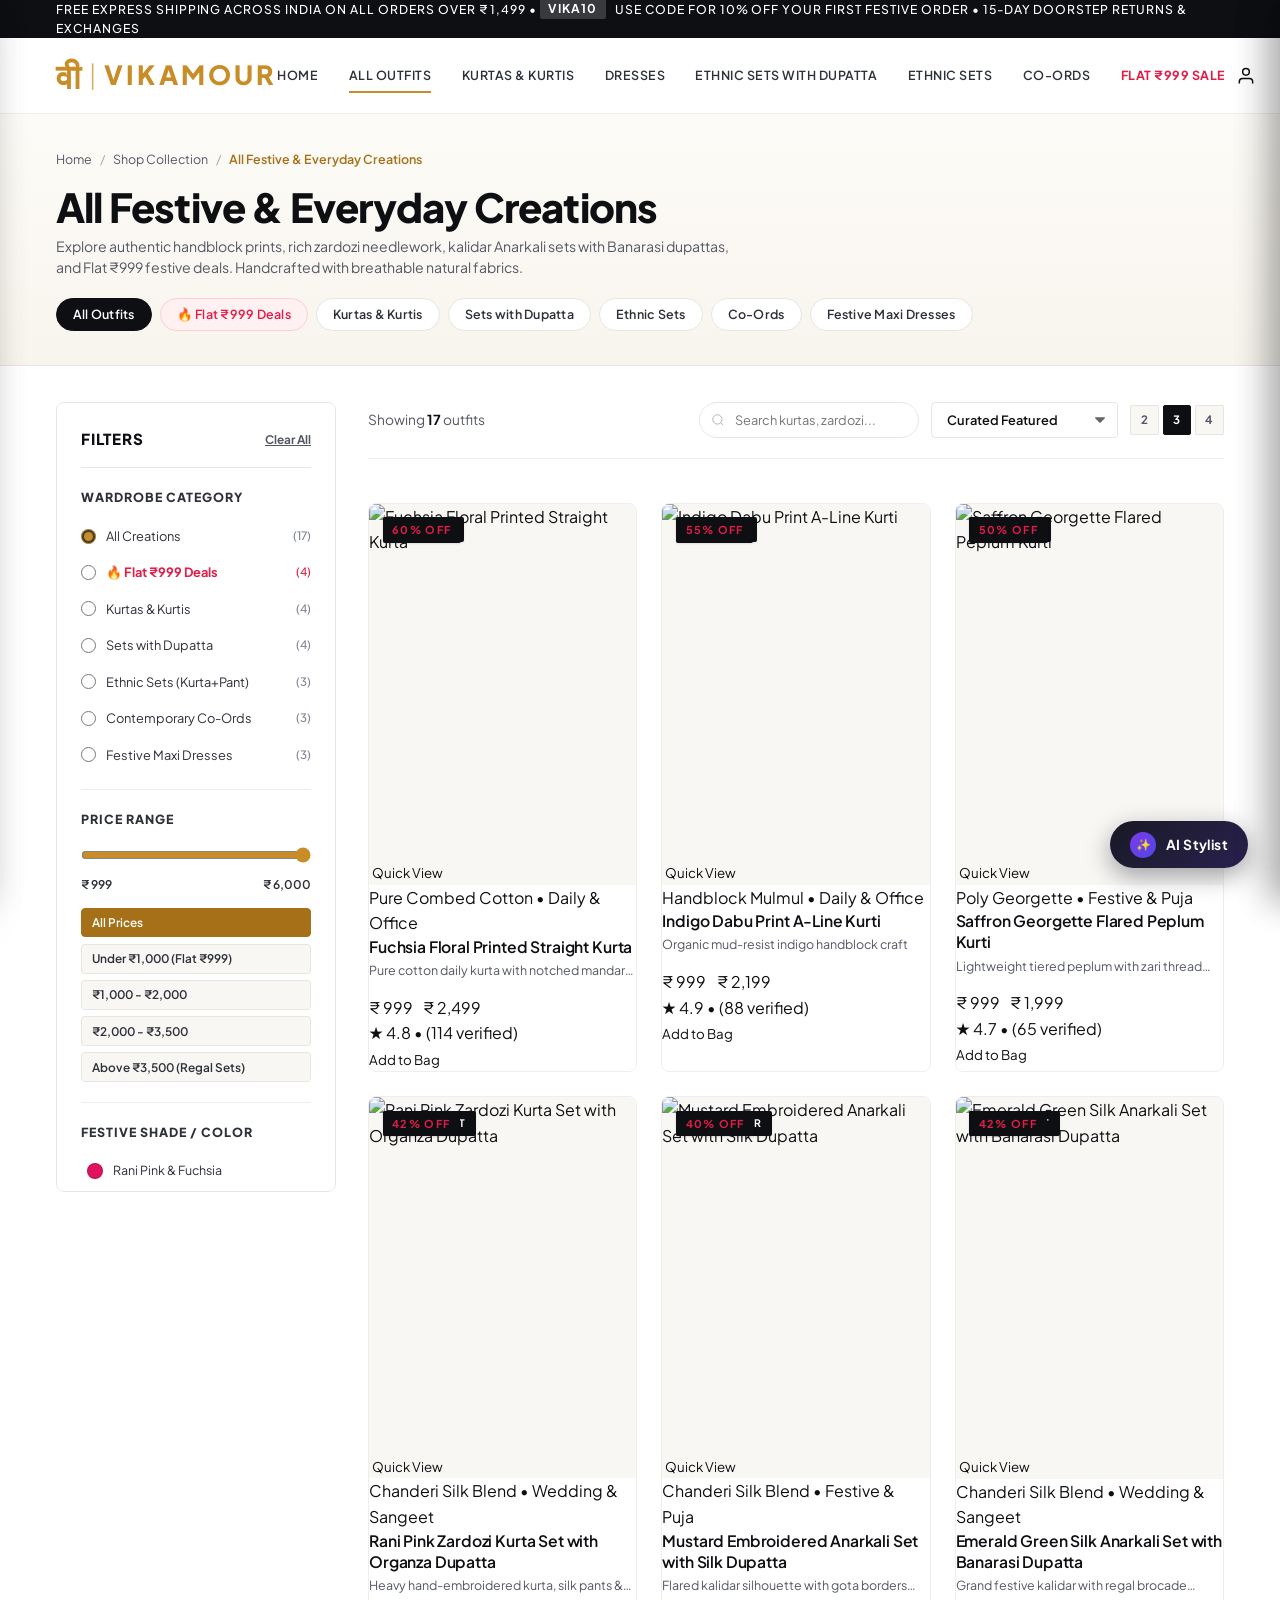
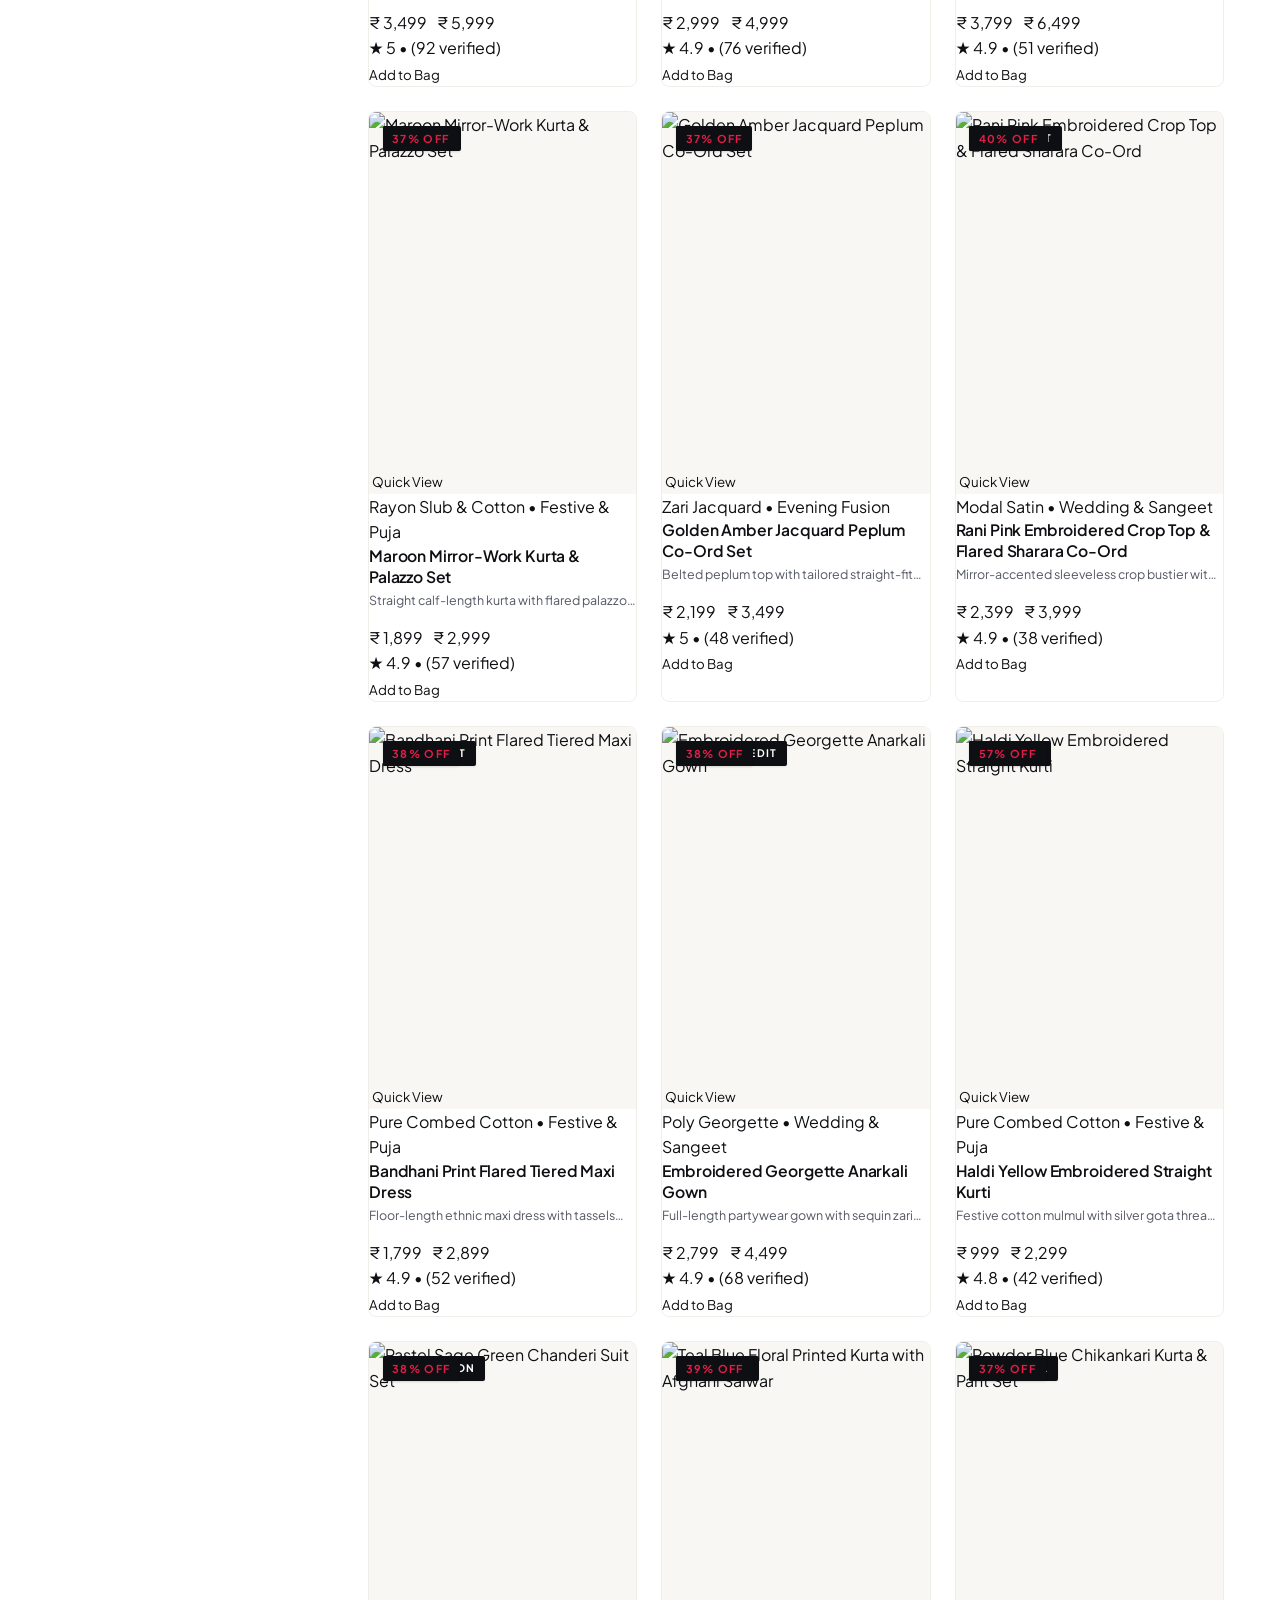
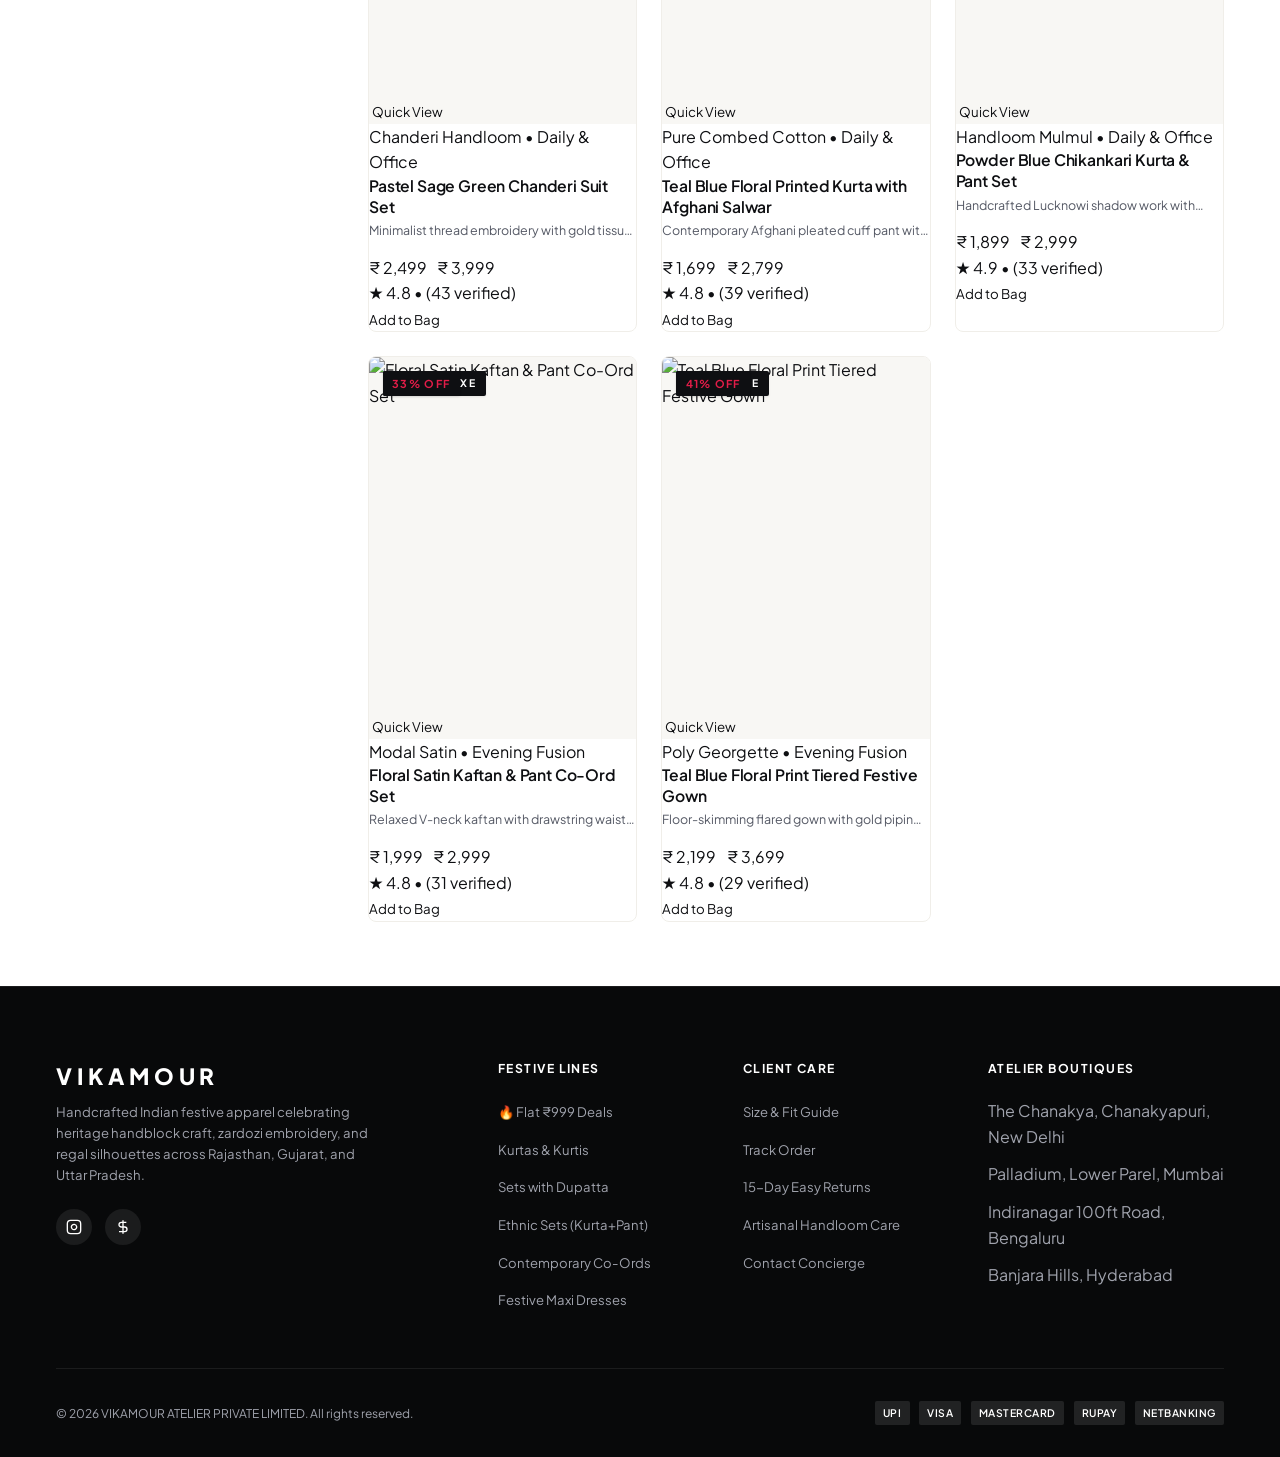
==== shop.html @ df9049f3 "Initial commit: Vikamour Indian festive ethnic e-commerce website with dedicated shop page and filte" ====
<!DOCTYPE html>
<html lang="en">
<head>
  <meta charset="UTF-8" />
  <meta name="viewport" content="width=device-width, initial-scale=1.0" />
  <title>Shop Ethnic & Festive Collection | VIKAMOUR Atelier</title>
  <meta name="description" content="Explore Vikamour's complete Indian ethnic wear collection: handcrafted Kurtas, Anarkali Sets with Dupatta, Co-Ords, and Flat ₹999 deals with precision filters." />
  
  <!-- Favicon -->
  <link rel="icon" href="data:image/svg+xml,<svg xmlns=%22http://www.w3.org/2000/svg%22 viewBox=%220 0 100 100%22><text y=%22.9em%22 font-size=%2290%22 fill=%22%23C88D26%22>वी</text></svg>">
  
  <!-- Unified Google Typography: Plus Jakarta Sans for complete site + Oswald / Playball accents -->
  <link rel="preconnect" href="https://fonts.googleapis.com">
  <link rel="preconnect" href="https://fonts.gstatic.com" crossorigin>
  <link href="https://fonts.googleapis.com/css2?family=Oswald:wght@600;700;800;900&family=Playball&family=Plus+Jakarta+Sans:ital,wght@0,300;0,400;0,500;0,600;0,700;0,800;1,400;1,600&display=swap" rel="stylesheet">
  
  <!-- Master Stylesheet -->
  <link rel="stylesheet" href="styles.css" />
</head>
<body class="shop-page-body">

  <!-- Top Announcement Bar -->
  <aside class="announcement-bar" role="complementary" aria-label="Special Offers">
    <div class="site-container announcement-content">
      <span>Free Express Shipping across India on all orders over ₹ 1,499</span>
      <span>•</span>
      <span><span class="announcement-badge">VIKA10</span> Use code for 10% off your first festive order</span>
      <span>•</span>
      <span>15-Day Doorstep Returns & Exchanges</span>
    </div>
  </aside>

  <!-- Sticky Main Navigation Header -->
  <header class="site-header" id="siteHeader">
    <div class="site-container header-inner">
      
      <!-- Brand Identity matching screenshot: वी | VIKAMOUR in warm gold -->
      <a href="index.html" class="brand-logo" aria-label="Vikamour Homepage">
        <div class="brand-logo-lockup">
          <span class="brand-symbol">वी</span>
          <span class="brand-divider">|</span>
          <span class="brand-name">VIKAMOUR</span>
        </div>
      </a>

      <!-- Desktop Navigation Menu -->
      <nav class="header-nav" aria-label="Main Navigation">
        <a href="index.html" class="nav-link">HOME</a>
        <a href="shop.html" class="nav-link active">ALL OUTFITS</a>
        <a href="shop.html?category=kurtas" class="nav-link">KURTAS & KURTIS</a>
        <a href="shop.html?category=dresses" class="nav-link">DRESSES</a>
        <a href="shop.html?category=ethnic-sets-dupatta" class="nav-link">ETHNIC SETS WITH DUPATTA</a>
        <a href="shop.html?category=ethnic-sets" class="nav-link">ETHNIC SETS</a>
        <a href="shop.html?category=co-ords" class="nav-link">CO-ORDS</a>
        <a href="shop.html?category=sale999" class="nav-link highlight">FLAT ₹999 SALE</a>
      </nav>

      <!-- Utility Cluster -->
      <div class="header-actions">
        <!-- User Profile Icon -->
        <button class="action-btn" aria-label="User Account" title="My Account">
          <svg viewBox="0 0 24 24" fill="none" stroke="currentColor">
            <path d="M20 21v-2a4 4 0 0 0-4-4H8a4 4 0 0 0-4 4v2"></path>
            <circle cx="12" cy="7" r="4"></circle>
          </svg>
        </button>

        <!-- Search Icon (Scrolls & Focuses In-Shop Search) -->
        <button class="action-btn" id="headerSearchBtn" onclick="document.getElementById('shopSearchInput')?.focus();" aria-label="Search" title="Search Outfits">
          <svg viewBox="0 0 24 24" fill="none" stroke="currentColor">
            <circle cx="11" cy="11" r="8"></circle>
            <line x1="21" y1="21" x2="16.65" y2="16.65"></line>
          </svg>
        </button>

        <!-- Wishlist Trigger Button -->
        <button class="action-btn" id="wishlistTriggerBtn" aria-label="Wishlist" title="Saved Outfits">
          <svg viewBox="0 0 24 24" fill="none" stroke="currentColor">
            <path d="M20.84 4.61a5.5 5.5 0 0 0-7.78 0L12 5.67l-1.06-1.06a5.5 5.5 0 0 0-7.78 7.78l1.06 1.06L12 21.23l7.78-7.78 1.06-1.06a5.5 5.5 0 0 0 0-7.78z"></path>
          </svg>
          <span class="badge-count" id="wishlistBadgeCount">0</span>
        </button>

        <!-- Cart Trigger Button -->
        <button class="action-btn" id="cartTriggerBtn" aria-label="Shopping Bag" title="Cart">
          <svg viewBox="0 0 24 24" fill="none" stroke="currentColor">
            <path d="M6 2L3 6v14a2 2 0 0 0 2 2h14a2 2 0 0 0 2-2V6l-3-4z"></path>
            <line x1="3" y1="6" x2="21" y2="6"></line>
            <path d="M16 10a4 4 0 0 1-8 0"></path>
          </svg>
          <span class="badge-count" id="cartBadgeCount">0</span>
        </button>

        <!-- Currency Selector Pill -->
        <div class="currency-select-wrapper" title="Change Currency">
          <select class="currency-select" id="currencySelect" aria-label="Currency selection">
            <option value="INR" selected>INR</option>
            <option value="USD">USD</option>
            <option value="EUR">EUR</option>
            <option value="GBP">GBP</option>
          </select>
          <span class="currency-arrow">▼</span>
        </div>

        <!-- Mobile Menu Toggle Button -->
        <button class="action-btn mobile-menu-toggle" id="mobileMenuToggle" aria-label="Open mobile menu">
          <svg viewBox="0 0 24 24" fill="none" stroke="currentColor">
            <line x1="3" y1="12" x2="21" y2="12"></line>
            <line x1="3" y1="6" x2="21" y2="6"></line>
            <line x1="3" y1="18" x2="21" y2="18"></line>
          </svg>
        </button>
      </div>

    </div>
  </header>

  <main>
    <!-- Shop Hero / Breadcrumbs Banner -->
    <section class="shop-hero-section">
      <div class="site-container">
        
        <nav class="shop-breadcrumbs" aria-label="Breadcrumb">
          <a href="index.html">Home</a>
          <span class="sep">/</span>
          <a href="shop.html">Shop Collection</a>
          <span class="sep">/</span>
          <span class="current" id="shopBreadcrumbCurrent">All Festive & Everyday Creations</span>
        </nav>

        <div class="shop-hero-header">
          <h1 class="shop-hero-title" id="shopHeroTitle">All Festive & Everyday Creations</h1>
          <p class="shop-hero-subtitle">
            Explore authentic handblock prints, rich zardozi needlework, kalidar Anarkali sets with Banarasi dupattas, and Flat ₹999 festive deals. Handcrafted with breathable natural fabrics.
          </p>
        </div>

        <!-- Quick Pill Navigation -->
        <div class="shop-pill-nav" role="tablist">
          <button class="shop-pill-btn active" data-category="all">All Outfits</button>
          <button class="shop-pill-btn sale-pill" data-category="sale999">🔥 Flat ₹999 Deals</button>
          <button class="shop-pill-btn" data-category="kurtas">Kurtas & Kurtis</button>
          <button class="shop-pill-btn" data-category="ethnic-sets-dupatta">Sets with Dupatta</button>
          <button class="shop-pill-btn" data-category="ethnic-sets">Ethnic Sets</button>
          <button class="shop-pill-btn" data-category="co-ords">Co-Ords</button>
          <button class="shop-pill-btn" data-category="dresses">Festive Maxi Dresses</button>
        </div>

      </div>
    </section>

    <!-- Two-Column Shop Layout (Sticky Sidebar + Catalog Grid) -->
    <section class="site-container">
      <div class="shop-main-layout">
        
        <!-- Desktop Sticky Filter Sidebar -->
        <aside class="shop-sidebar" id="desktopShopSidebar" aria-label="Catalog Filters">
          
          <div class="sidebar-header">
            <div class="sidebar-title-wrap">
              <span class="sidebar-title">Filters</span>
              <span class="filter-count-badge" id="activeFiltersCountBadge" style="display:none;">0</span>
            </div>
            <button class="sidebar-clear-btn" id="sidebarClearBtn">Clear All</button>
          </div>

          <!-- Filter Group 1: Category -->
          <div class="filter-group-block">
            <h4 class="filter-group-title">Wardrobe Category</h4>
            <div class="filter-options-list">
              <label class="filter-option-label">
                <span class="filter-option-left">
                  <input type="radio" name="categoryFilter" value="all" checked />
                  <span>All Creations</span>
                </span>
                <span class="filter-option-count" id="catCount-all">(14)</span>
              </label>
              
              <label class="filter-option-label" style="color:#E11D48; font-weight:700;">
                <span class="filter-option-left">
                  <input type="radio" name="categoryFilter" value="sale999" />
                  <span>🔥 Flat ₹999 Deals</span>
                </span>
                <span class="filter-option-count" id="catCount-sale999" style="color:#E11D48;">(4)</span>
              </label>

              <label class="filter-option-label">
                <span class="filter-option-left">
                  <input type="radio" name="categoryFilter" value="kurtas" />
                  <span>Kurtas & Kurtis</span>
                </span>
                <span class="filter-option-count" id="catCount-kurtas">(4)</span>
              </label>

              <label class="filter-option-label">
                <span class="filter-option-left">
                  <input type="radio" name="categoryFilter" value="ethnic-sets-dupatta" />
                  <span>Sets with Dupatta</span>
                </span>
                <span class="filter-option-count" id="catCount-ethnic-sets-dupatta">(4)</span>
              </label>

              <label class="filter-option-label">
                <span class="filter-option-left">
                  <input type="radio" name="categoryFilter" value="ethnic-sets" />
                  <span>Ethnic Sets (Kurta+Pant)</span>
                </span>
                <span class="filter-option-count" id="catCount-ethnic-sets">(3)</span>
              </label>

              <label class="filter-option-label">
                <span class="filter-option-left">
                  <input type="radio" name="categoryFilter" value="co-ords" />
                  <span>Contemporary Co-Ords</span>
                </span>
                <span class="filter-option-count" id="catCount-co-ords">(3)</span>
              </label>

              <label class="filter-option-label">
                <span class="filter-option-left">
                  <input type="radio" name="categoryFilter" value="dresses" />
                  <span>Festive Maxi Dresses</span>
                </span>
                <span class="filter-option-count" id="catCount-dresses">(3)</span>
              </label>
            </div>
          </div>

          <!-- Filter Group 2: Price Range & Brackets -->
          <div class="filter-group-block">
            <h4 class="filter-group-title">Price Range</h4>
            <div class="price-slider-box">
              <input type="range" class="price-slider-range" id="priceRangeSlider" min="999" max="6000" step="100" value="6000" aria-label="Max price cap" />
              <div class="price-slider-labels">
                <span>₹ 999</span>
                <span id="currentPriceCap">₹ 6,000</span>
              </div>
            </div>

            <!-- Quick Price Band Pills -->
            <div class="price-bracket-pills">
              <button class="price-bracket-btn active" data-bracket="all">All Prices</button>
              <button class="price-bracket-btn" data-bracket="under1000">Under ₹1,000 (Flat ₹999)</button>
              <button class="price-bracket-btn" data-bracket="1000-2000">₹1,000 - ₹2,000</button>
              <button class="price-bracket-btn" data-bracket="2000-3500">₹2,000 - ₹3,500</button>
              <button class="price-bracket-btn" data-bracket="above3500">Above ₹3,500 (Regal Sets)</button>
            </div>
          </div>

          <!-- Filter Group 3: Festive Shades -->
          <div class="filter-group-block">
            <h4 class="filter-group-title">Festive Shade / Color</h4>
            <div class="filter-color-swatches-grid">
              <div class="color-swatch-row" data-color="pink">
                <span class="filter-option-left">
                  <span class="color-swatch-circle" style="background-color: #E0115F;"></span>
                  <span>Rani Pink & Fuchsia</span>
                </span>
              </div>

              <div class="color-swatch-row" data-color="mustard">
                <span class="filter-option-left">
                  <span class="color-swatch-circle" style="background-color: #E5A93B;"></span>
                  <span>Mustard & Haldi Gold</span>
                </span>
              </div>

              <div class="color-swatch-row" data-color="indigo">
                <span class="filter-option-left">
                  <span class="color-swatch-circle" style="background-color: #1A2E40;"></span>
                  <span>Indigo & Bagru Blue</span>
                </span>
              </div>

              <div class="color-swatch-row" data-color="emerald">
                <span class="filter-option-left">
                  <span class="color-swatch-circle" style="background-color: #006A4E;"></span>
                  <span>Emerald & Forest Green</span>
                </span>
              </div>

              <div class="color-swatch-row" data-color="maroon">
                <span class="filter-option-left">
                  <span class="color-swatch-circle" style="background-color: #63101E;"></span>
                  <span>Ruby & Wine Maroon</span>
                </span>
              </div>

              <div class="color-swatch-row" data-color="teal">
                <span class="filter-option-left">
                  <span class="color-swatch-circle" style="background-color: #008080;"></span>
                  <span>Royal Teal & Peacock</span>
                </span>
              </div>

              <div class="color-swatch-row" data-color="blue">
                <span class="filter-option-left">
                  <span class="color-swatch-circle" style="background-color: #AFEEEE;"></span>
                  <span>Ice Blue & Pastel Sage</span>
                </span>
              </div>
            </div>
          </div>

          <!-- Filter Group 4: Sizes -->
          <div class="filter-group-block">
            <div class="filter-group-title">
              <span>Size</span>
              <button style="font-size:0.72rem; color:var(--color-brand-gold-dark); background:none; border:none; text-decoration:underline; cursor:pointer;" onclick="document.getElementById('sizeGuideModal').classList.add('active'); document.body.classList.add('modal-open');">Size Guide</button>
            </div>
            <div class="filter-sizes-chips-grid">
              <button class="filter-size-toggle-btn" data-size="XS">XS</button>
              <button class="filter-size-toggle-btn" data-size="S">S</button>
              <button class="filter-size-toggle-btn" data-size="M">M</button>
              <button class="filter-size-toggle-btn" data-size="L">L</button>
              <button class="filter-size-toggle-btn" data-size="XL">XL</button>
              <button class="filter-size-toggle-btn" data-size="XXL">XXL</button>
            </div>
          </div>

          <!-- Filter Group 5: Fabric & Craft -->
          <div class="filter-group-block">
            <h4 class="filter-group-title">Heritage Fabric</h4>
            <div class="filter-options-list">
              <label class="filter-option-label">
                <span class="filter-option-left">
                  <input type="checkbox" name="fabricFilter" value="cotton" />
                  <span>Pure Cotton & Mulmul</span>
                </span>
              </label>
              
              <label class="filter-option-label">
                <span class="filter-option-left">
                  <input type="checkbox" name="fabricFilter" value="chanderi-silk" />
                  <span>Chanderi Silk Blend</span>
                </span>
              </label>

              <label class="filter-option-label">
                <span class="filter-option-left">
                  <input type="checkbox" name="fabricFilter" value="georgette" />
                  <span>Poly Georgette</span>
                </span>
              </label>

              <label class="filter-option-label">
                <span class="filter-option-left">
                  <input type="checkbox" name="fabricFilter" value="modal-satin" />
                  <span>Modal Satin</span>
                </span>
              </label>

              <label class="filter-option-label">
                <span class="filter-option-left">
                  <input type="checkbox" name="fabricFilter" value="jacquard" />
                  <span>Zari Jacquard</span>
                </span>
              </label>
            </div>
          </div>

          <!-- Filter Group 6: Occasion -->
          <div class="filter-group-block">
            <h4 class="filter-group-title">Occasion</h4>
            <div class="filter-options-list">
              <label class="filter-option-label">
                <span class="filter-option-left">
                  <input type="checkbox" name="occasionFilter" value="festive" />
                  <span>Festive Puja & Diwali</span>
                </span>
              </label>
              
              <label class="filter-option-label">
                <span class="filter-option-left">
                  <input type="checkbox" name="occasionFilter" value="wedding" />
                  <span>Wedding & Sangeet</span>
                </span>
              </label>

              <label class="filter-option-label">
                <span class="filter-option-left">
                  <input type="checkbox" name="occasionFilter" value="daily" />
                  <span>Daily & Office Wear</span>
                </span>
              </label>

              <label class="filter-option-label">
                <span class="filter-option-left">
                  <input type="checkbox" name="occasionFilter" value="party" />
                  <span>Evening Fusion Soirée</span>
                </span>
              </label>
            </div>
          </div>

          <!-- Filter Group 7: Discount & Offers -->
          <div class="filter-group-block">
            <h4 class="filter-group-title">Special Offers</h4>
            <div class="filter-options-list">
              <label class="filter-option-label">
                <span class="filter-option-left">
                  <input type="radio" name="discountFilter" value="all" checked />
                  <span>All Creations</span>
                </span>
              </label>

              <label class="filter-option-label" style="color:#E11D48; font-weight:700;">
                <span class="filter-option-left">
                  <input type="radio" name="discountFilter" value="sale999" />
                  <span>Flat ₹999 Steals</span>
                </span>
              </label>

              <label class="filter-option-label">
                <span class="filter-option-left">
                  <input type="radio" name="discountFilter" value="30" />
                  <span>30% Off & Above</span>
                </span>
              </label>

              <label class="filter-option-label">
                <span class="filter-option-left">
                  <input type="radio" name="discountFilter" value="50" />
                  <span>50% Off & Above</span>
                </span>
              </label>
            </div>
          </div>

        </aside>

        <!-- Main Catalog Results Content Area -->
        <div class="shop-content-area">
          
          <!-- Top Refinement & Sort Toolbar -->
          <div class="shop-toolbar-row">
            <div class="shop-status-text">
              Showing <strong id="shopResultsCount">14</strong> outfits
            </div>

            <div class="shop-toolbar-controls">
              <!-- Mobile Filters Toggle Button -->
              <button class="mobile-filter-open-btn" id="mobileFilterOpenBtn">
                <svg width="15" height="15" viewBox="0 0 24 24" fill="none" stroke="currentColor" stroke-width="2">
                  <polygon points="22 3 2 3 10 12.46 10 19 14 21 14 12.46 22 3"></polygon>
                </svg>
                <span>Filters & Refine</span>
              </button>

              <!-- In-Shop Realtime Search -->
              <div class="shop-search-wrapper">
                <svg class="shop-search-icon" viewBox="0 0 24 24" fill="none" stroke="currentColor">
                  <circle cx="11" cy="11" r="8"></circle>
                  <line x1="21" y1="21" x2="16.65" y2="16.65"></line>
                </svg>
                <input type="text" id="shopSearchInput" class="shop-search-input" placeholder="Search kurtas, zardozi..." aria-label="Search within collection" />
                <button class="shop-search-clear" id="shopSearchClear" title="Clear search">&times;</button>
              </div>

              <!-- Sort Dropdown -->
              <div>
                <select id="shopSortSelect" class="shop-sort-select" aria-label="Sort products">
                  <option value="featured">Curated Featured</option>
                  <option value="price-asc">Price: Low to High</option>
                  <option value="price-desc">Price: High to Low</option>
                  <option value="rating">Highest Rated</option>
                  <option value="newest">New Festive Additions</option>
                  <option value="discount">Biggest Discounts</option>
                </select>
              </div>

              <!-- Grid Column View Switcher -->
              <div class="grid-cols-selector" title="Change column view">
                <button class="grid-col-btn" data-cols="2">2</button>
                <button class="grid-col-btn active" data-cols="3">3</button>
                <button class="grid-col-btn" data-cols="4">4</button>
              </div>
            </div>
          </div>

          <!-- Active Filter Tags Row -->
          <div class="shop-active-chips-strip" id="shopActiveChipsStrip"></div>

          <!-- Products Grid -->
          <div class="products-grid" id="shopProductsGrid">
            <!-- Dynamically populated by shop.js -->
          </div>

          <!-- Empty Results State -->
          <div class="shop-empty-state" id="shopEmptyState" style="display:none;">
            <div class="shop-empty-icon">
              <svg width="24" height="24" viewBox="0 0 24 24" fill="none" stroke="currentColor" stroke-width="2">
                <circle cx="11" cy="11" r="8"></circle>
                <line x1="21" y1="21" x2="16.65" y2="16.65"></line>
              </svg>
            </div>
            <h3 class="shop-empty-title">No Outfits Match Your Filters</h3>
            <p class="shop-empty-desc">
              We couldn't find any creations matching your specific selection. Try clearing some filter tags or explore our featured festive highlights.
            </p>
            <button class="btn btn-primary" onclick="resetAllShopFilters()">
              Reset All Filters
            </button>
          </div>

        </div>

      </div>
    </section>

  </main>

  <!-- Mobile Filter Slide-Over Drawer -->
  <aside class="mobile-filter-drawer-pane" id="mobileFilterDrawer" role="dialog" aria-modal="true" aria-label="Filters Drawer">
    <div class="mobile-filter-drawer-header">
      <h3 style="font-size: 1.1rem; font-weight: 800; text-transform: uppercase;">Filters</h3>
      <button class="drawer-close-btn" id="mobileFilterCloseBtn" aria-label="Close filters">&times;</button>
    </div>

    <div class="mobile-filter-drawer-body">
      <!-- Quick Categories -->
      <div class="filter-group-block">
        <h4 class="filter-group-title">Wardrobe Category</h4>
        <div class="filter-options-list">
          <label class="filter-option-label">
            <span class="filter-option-left">
              <input type="radio" name="categoryFilterMobile" value="all" checked />
              <span>All Outfits</span>
            </span>
          </label>
          <label class="filter-option-label" style="color:#E11D48; font-weight:700;">
            <span class="filter-option-left">
              <input type="radio" name="categoryFilterMobile" value="sale999" />
              <span>🔥 Flat ₹999 Deals</span>
            </span>
          </label>
          <label class="filter-option-label">
            <span class="filter-option-left">
              <input type="radio" name="categoryFilterMobile" value="kurtas" />
              <span>Kurtas & Kurtis</span>
            </span>
          </label>
          <label class="filter-option-label">
            <span class="filter-option-left">
              <input type="radio" name="categoryFilterMobile" value="ethnic-sets-dupatta" />
              <span>Sets with Dupatta</span>
            </span>
          </label>
          <label class="filter-option-label">
            <span class="filter-option-left">
              <input type="radio" name="categoryFilterMobile" value="ethnic-sets" />
              <span>Ethnic Sets</span>
            </span>
          </label>
          <label class="filter-option-label">
            <span class="filter-option-left">
              <input type="radio" name="categoryFilterMobile" value="co-ords" />
              <span>Co-Ords</span>
            </span>
          </label>
          <label class="filter-option-label">
            <span class="filter-option-left">
              <input type="radio" name="categoryFilterMobile" value="dresses" />
              <span>Festive Dresses</span>
            </span>
          </label>
        </div>
      </div>
    </div>

    <div class="mobile-filter-drawer-footer">
      <button class="btn btn-outline" style="flex:1;" onclick="resetAllShopFilters();">Reset</button>
      <button class="btn btn-primary" style="flex:2;" id="mobileFilterApplyBtn">Apply Filters</button>
    </div>
  </aside>

  <!-- Side Drawer Backdrop -->
  <div class="drawer-backdrop" id="drawerBackdrop"></div>

  <!-- Slide-Out Shopping Bag Drawer -->
  <aside class="side-drawer right" id="cartDrawer" role="dialog" aria-modal="true" aria-label="Shopping Bag">
    <div class="drawer-header">
      <div class="drawer-title-row">
        <h3>Your Shopping Bag</h3>
        <span class="drawer-subtitle">Free Express Shipping across India over ₹ 1,499</span>
      </div>
      <button class="drawer-close-btn" id="cartDrawerClose" aria-label="Close bag">&times;</button>
    </div>

    <div class="shipping-meter-box">
      <div class="shipping-meter-text" id="shippingMeterText">
        Add <strong>₹ 1,499</strong> more for Complimentary Express Shipping!
      </div>
      <div class="shipping-progress-track">
        <div class="shipping-progress-bar" id="shippingProgressBar"></div>
      </div>
    </div>

    <div class="drawer-body">
      <div class="cart-items-list" id="cartItemsList"></div>

      <div class="drawer-empty-state" id="cartEmptyState" style="display:none;">
        <svg viewBox="0 0 24 24" fill="none" stroke="currentColor" stroke-width="1.5">
          <path d="M6 2L3 6v14a2 2 0 0 0 2 2h14a2 2 0 0 0 2-2V6l-3-4z"></path>
          <line x1="3" y1="6" x2="21" y2="6"></line>
          <path d="M16 10a4 4 0 0 1-8 0"></path>
        </svg>
        <h4>Your Shopping Bag is Empty</h4>
        <p style="font-size: 0.84rem; color: var(--color-slate-medium); margin-top: 0.35rem;">
          Explore our festive ethnic curation to discover timeless apparel.
        </p>
        <button class="btn btn-primary" style="margin-top: 1.5rem;" onclick="closeAllDrawers();">
          Browse Creations
        </button>
      </div>
    </div>

    <div class="drawer-footer" id="cartFooter">
      <div class="promo-code-box">
        <input type="text" class="promo-input" id="promoInput" placeholder="Privilege Code (e.g. VIKA10, WELCOME20)" />
        <button class="promo-apply-btn" id="promoApplyBtn">Apply</button>
      </div>
      
      <div class="promo-applied-badge" id="promoAppliedBadge">
        <span id="promoAppliedText"></span>
        <button id="removePromoBtn" style="color:var(--color-error); font-weight:700;">&times;</button>
      </div>

      <div class="order-calculation-rows">
        <div class="calc-row">
          <span>Subtotal</span>
          <strong id="cartSubtotalAmount">₹ 0</strong>
        </div>
        <div class="calc-row" id="cartDiscountRow" style="display: none; color: var(--color-error);">
          <span>Privilege Discount</span>
          <strong id="cartDiscountValue">-₹ 0</strong>
        </div>
        <div class="calc-row">
          <span>Courier Shipping</span>
          <strong id="cartShippingValue">FREE</strong>
        </div>
        <div class="calc-row">
          <span>Estimated GST (12%)</span>
          <strong id="cartTaxValue">₹ 0</strong>
        </div>
        <div class="calc-row total-row">
          <span>Grand Total</span>
          <strong class="grand-total-amount" id="cartTotalAmount">₹ 0</strong>
        </div>
      </div>

      <button class="btn btn-primary btn-block checkout-btn" id="checkoutTriggerBtn">
        <span>Proceed To Secure Checkout</span>
        <svg width="18" height="18" viewBox="0 0 24 24" fill="none" stroke="currentColor" stroke-width="2"><line x1="5" y1="12" x2="19" y2="12"></line><polyline points="12 5 19 12 12 19"></polyline></svg>
      </button>
      
      <p style="font-size: 0.7rem; text-align: center; color: var(--color-slate-light); margin-top: 0.75rem;">
        🔒 Encrypted 256-bit checkout • UPI, Cards & NetBanking Accepted
      </p>
    </div>
  </aside>

  <!-- Slide-Out Wishlist Drawer -->
  <aside class="side-drawer right" id="wishlistDrawer" role="dialog" aria-modal="true" aria-label="Saved Outfits">
    <div class="drawer-header">
      <div class="drawer-title-row">
        <h3>Saved Outfits</h3>
        <span class="drawer-subtitle">Your personal festive wishlist</span>
      </div>
      <button class="drawer-close-btn" id="wishlistDrawerClose" aria-label="Close wishlist">&times;</button>
    </div>

    <div class="drawer-body">
      <div class="cart-items-list" id="wishlistItemsList"></div>

      <div class="drawer-empty-state" id="wishlistEmptyState" style="display:none;">
        <svg viewBox="0 0 24 24" fill="none" stroke="currentColor" stroke-width="1.5">
          <path d="M20.84 4.61a5.5 5.5 0 0 0-7.78 0L12 5.67l-1.06-1.06a5.5 5.5 0 0 0-7.78 7.78l1.06 1.06L12 21.23l7.78-7.78 1.06-1.06a5.5 5.5 0 0 0 0-7.78z"></path>
        </svg>
        <h4>Your Wishlist is Empty</h4>
        <p style="font-size: 0.84rem; color: var(--color-slate-medium); margin-top: 0.35rem;">
          Click the heart icon on any creation to save it for your festivities.
        </p>
      </div>
    </div>
  </aside>

  <!-- Mobile Navigation Drawer -->
  <aside class="side-drawer left" id="mobileNavDrawer" role="dialog" aria-modal="true" aria-label="Mobile Navigation">
    <div class="drawer-header">
      <div class="brand-name" style="font-size: 1.25rem;">VIKAMOUR</div>
      <button class="drawer-close-btn" id="mobileDrawerClose" aria-label="Close navigation">&times;</button>
    </div>
    <ul class="mobile-nav-list">
      <li class="mobile-nav-item"><a href="index.html" onclick="closeAllDrawers()">Home Page</a></li>
      <li class="mobile-nav-item"><a href="shop.html" onclick="closeAllDrawers()">All Outfits</a></li>
      <li class="mobile-nav-item highlight"><a href="shop.html?category=sale999" onclick="closeAllDrawers()" style="color:#E11D48;">🔥 Flat ₹999 Sale</a></li>
      <li class="mobile-nav-item"><a href="shop.html?category=kurtas" onclick="closeAllDrawers()">Kurtas & Kurtis</a></li>
      <li class="mobile-nav-item"><a href="shop.html?category=ethnic-sets-dupatta" onclick="closeAllDrawers()">Sets with Dupatta</a></li>
      <li class="mobile-nav-item"><a href="shop.html?category=ethnic-sets" onclick="closeAllDrawers()">Ethnic Sets</a></li>
      <li class="mobile-nav-item"><a href="shop.html?category=co-ords" onclick="closeAllDrawers()">Contemporary Co-Ords</a></li>
      <li class="mobile-nav-item"><a href="shop.html?category=dresses" onclick="closeAllDrawers()">Festive Maxi Dresses</a></li>
    </ul>
  </aside>

  <!-- Product Quick View Deep Details Modal -->
  <div class="modal-backdrop" id="productQuickViewModal" role="dialog" aria-modal="true">
    <div class="modal-container">
      <button class="modal-close-btn" id="modalCloseBtn" aria-label="Close modal">&times;</button>

      <div class="modal-product-grid">
        <div class="modal-gallery-pane">
          <div class="modal-main-image-wrap">
            <img id="modalMainImage" src="" alt="Vikamour Garment View" />
          </div>
          <div class="modal-thumbnails-strip" id="modalThumbnails"></div>
        </div>

        <div class="modal-details-pane">
          <span class="modal-kicker" id="modalProductKicker">KURTAS & KURTIS</span>
          <h2 class="modal-product-title" id="modalProductTitle">Garment Name</h2>

          <div class="modal-rating-row">
            <span class="star-icon">★★★★★</span>
            <span style="font-weight:600; font-size:0.78rem;">4.9 Rating (48 reviews)</span>
          </div>

          <div class="modal-price-box" id="modalPriceBox"></div>

          <div class="modal-option-block">
            <div class="option-header">
              <span>Selected Shade: <strong id="modalSelectedColorName">Rani Pink</strong></span>
            </div>
            <div class="modal-color-swatches" id="modalColorSwatches"></div>
          </div>

          <div class="modal-option-block">
            <div class="option-header">
              <span>Select Size</span>
              <button class="size-guide-link" onclick="document.getElementById('sizeGuideModal').classList.add('active')">Fit & Size Guide</button>
            </div>
            <div class="modal-size-pills-row" id="modalSizeOptions"></div>
          </div>

          <div style="margin: 1.5rem 0 1rem;">
            <button class="btn btn-primary btn-block" id="modalAddToBagBtn">
              <span>Add To Shopping Bag</span>
              <svg width="18" height="18" viewBox="0 0 24 24" fill="none" stroke="currentColor" stroke-width="2"><path d="M6 2L3 6v14a2 2 0 0 0 2 2h14a2 2 0 0 0 2-2V6l-3-4z"></path><line x1="3" y1="6" x2="21" y2="6"></line></svg>
            </button>
          </div>

          <div class="modal-tabs-container">
            <p id="modalProductDesc" style="font-size: 0.82rem; color: var(--color-slate-medium); line-height: 1.5; margin-bottom: 1rem;"></p>
            <div class="craft-specs-grid">
              <div class="craft-spec-item">
                <span class="spec-label">Artisanal Origin</span>
                <span class="spec-value" id="modalOriginDetail">Jaipur Atelier</span>
              </div>
              <div class="craft-spec-item">
                <span class="spec-label">Pure Fabric</span>
                <span class="spec-value" id="modalCompositionDetail">100% Combed Cotton</span>
              </div>
              <div class="craft-spec-item">
                <span class="spec-label">Care Instructions</span>
                <span class="spec-value" id="modalCareDetail">Gentle Hand Wash</span>
              </div>
            </div>
          </div>

        </div>
      </div>
    </div>
  </div>

  <!-- Multi-Step Checkout Modal -->
  <div class="modal-backdrop" id="checkoutModal" role="dialog" aria-modal="true">
    <div class="modal-container checkout-modal-card">
      <button class="modal-close-btn" id="checkoutCloseBtn" aria-label="Close checkout">&times;</button>
      
      <div class="checkout-modal-header">
        <div class="brand-name" style="font-size: 1.3rem;">VIKAMOUR ATELIER</div>
        <p style="font-size: 0.78rem; color: var(--color-slate-medium); margin-top: 0.2rem;">Complete Your Order Across India</p>

        <div class="checkout-progress-steps">
          <div class="checkout-step-tab active" data-step="1">1. Address</div>
          <div class="checkout-step-tab" data-step="2">2. Delivery</div>
          <div class="checkout-step-tab" data-step="3">3. Payment</div>
          <div class="checkout-step-tab" data-step="4">4. Confirmation</div>
        </div>
      </div>

      <div class="checkout-modal-body">
        
        <!-- Step 1: Address Pane -->
        <div class="checkout-pane active" data-pane-step="1">
          <h4 style="font-size: 1.05rem; font-weight: 700; margin-bottom: 1rem;">1. Shipping Address</h4>
          
          <div class="form-row two-cols">
            <div class="form-group">
              <label>Full Name *</label>
              <input type="text" class="form-control" id="checkoutFullName" placeholder="e.g. Pooja Sharma" value="Pooja Sharma" required />
            </div>
            <div class="form-group">
              <label>Email Address *</label>
              <input type="email" class="form-control" id="checkoutEmail" placeholder="pooja.sharma@gmail.com" value="pooja.sharma@gmail.com" required />
            </div>
          </div>

          <div class="form-group" style="margin-bottom: 1rem;">
            <label>Street Address & Landmark *</label>
            <input type="text" class="form-control" id="checkoutAddress" placeholder="Flat 402, Lotus Towers, Vasant Vihar" value="Flat 402, Lotus Towers, Vasant Vihar" required />
          </div>

          <div class="form-row three-cols">
            <div class="form-group">
              <label>City *</label>
              <input type="text" class="form-control" id="checkoutCity" value="New Delhi" />
            </div>
            <div class="form-group">
              <label>PIN Code *</label>
              <input type="text" class="form-control" id="checkoutPostal" value="110057" />
            </div>
            <div class="form-group">
              <label>State *</label>
              <input type="text" class="form-control" id="checkoutState" value="Delhi" />
            </div>
          </div>

          <div style="display: flex; justify-content: flex-end; margin-top: 1.5rem;">
            <button class="btn btn-primary" id="toCheckoutStep2">
              <span>Continue to Delivery</span>
              <svg width="16" height="16" viewBox="0 0 24 24" fill="none" stroke="currentColor" stroke-width="2"><polyline points="9 18 15 12 9 6"></polyline></svg>
            </button>
          </div>
        </div>

        <!-- Step 2: Shipping Method Pane -->
        <div class="checkout-pane" data-pane-step="2">
          <h4 style="font-size: 1.05rem; font-weight: 700; margin-bottom: 1rem;">2. Select Delivery Courier</h4>
          
          <div class="shipping-options-list">
            <label class="shipping-option-card selected">
              <div class="shipping-option-info">
                <input type="radio" name="shippingMethodChoice" value="express" checked />
                <div>
                  <strong>Blue Dart Express Tracked</strong>
                  <p style="font-size: 0.78rem; color: var(--color-slate-medium);">Delivered in 2 - 3 business days with door step verification</p>
                </div>
              </div>
              <strong>FREE</strong>
            </label>
          </div>

          <div style="display: flex; justify-content: space-between; margin-top: 1.5rem;">
            <button class="btn btn-outline" onclick="setCheckoutStep(1)">&larr; Back to Address</button>
            <button class="btn btn-primary" id="toCheckoutStep3">Continue to Payment &rarr;</button>
          </div>
        </div>

        <!-- Step 3: Payment Pane -->
        <div class="checkout-pane" data-pane-step="3">
          <h4 style="font-size: 1.05rem; font-weight: 700; margin-bottom: 0.5rem;">3. Payment Method</h4>
          <p style="font-size: 0.78rem; color: var(--color-slate-medium); margin-bottom: 1.25rem;">Select your preferred payment gateway. 100% secure.</p>

          <div class="payment-options-grid">
            <div class="payment-option-card selected">
              <svg width="24" height="24" viewBox="0 0 24 24" fill="none" stroke="currentColor" stroke-width="2"><rect x="2" y="5" width="20" height="14" rx="2"></rect><line x1="2" y1="10" x2="22" y2="10"></line></svg>
              <span>UPI / QR</span>
            </div>
            <div class="payment-option-card">
              <svg width="24" height="24" viewBox="0 0 24 24" fill="none" stroke="currentColor" stroke-width="2"><rect x="1" y="4" width="22" height="16" rx="2" ry="2"></rect><line x1="1" y1="10" x2="23" y2="10"></line></svg>
              <span>Cards</span>
            </div>
            <div class="payment-option-card">
              <svg width="24" height="24" viewBox="0 0 24 24" fill="none" stroke="currentColor" stroke-width="2"><rect x="3" y="11" width="18" height="11" rx="2" ry="2"></rect><path d="M7 11V7a5 5 0 0 1 10 0v4"></path></svg>
              <span>NetBanking</span>
            </div>
          </div>

          <div class="checkout-review-box" style="background: var(--color-stone); padding: 1rem; border-radius: 4px; margin-bottom: 1.25rem;">
            <div id="checkoutOrderReview"></div>
            <div style="border-top: 1px solid var(--color-border); padding-top: 0.75rem; display: flex; justify-content: space-between; font-weight: 800;">
              <span>Total Payable</span>
              <span id="checkoutTotalPreview">₹ 0</span>
            </div>
          </div>

          <div style="display: flex; justify-content: space-between;">
            <button class="btn btn-outline" onclick="setCheckoutStep(2)">&larr; Back</button>
            <button class="btn btn-primary" id="placeOrderBtn" style="background-color: var(--color-success); border-color: var(--color-success);">
              Pay & Confirm Order
            </button>
          </div>
        </div>

        <!-- Step 4: Confirmation Pane -->
        <div class="checkout-pane" data-pane-step="4">
          <div class="order-success-screen">
            <div class="order-success-icon">
              <svg viewBox="0 0 24 24" fill="none" stroke="currentColor" stroke-width="2.5"><polyline points="20 6 9 17 4 12"></polyline></svg>
            </div>
            <h3 style="font-size: 1.6rem; font-weight: 800; color: var(--color-noir);">Thank You for Shopping with Vikamour</h3>
            <p style="font-size: 0.88rem; color: var(--color-slate-medium); margin-top: 0.35rem;">Your celebratory order has been confirmed.</p>
            <div class="order-id-badge">Order ID: <span id="confirmedOrderId">VK-829140</span></div>
            <div style="display: flex; justify-content: center; gap: 1rem;">
              <button class="btn btn-primary" onclick="document.getElementById('checkoutModal').classList.remove('active'); document.body.classList.remove('modal-open'); window.location.href='shop.html';">
                Continue Shopping
              </button>
            </div>
          </div>
        </div>

      </div>
    </div>
  </div>

  <!-- Size Guide Modal -->
  <div class="modal-backdrop" id="sizeGuideModal" role="dialog" aria-modal="true">
    <div class="modal-container" style="max-width: 680px; padding: 2.2rem;">
      <button class="modal-close-btn" onclick="document.getElementById('sizeGuideModal').classList.remove('active'); document.body.classList.remove('modal-open');" aria-label="Close size guide">&times;</button>
      
      <p class="kicker">Vikamour Ethnic Fit</p>
      <h3 style="font-size: 1.5rem; font-weight: 700; margin-bottom: 0.5rem;">Size & Measurements Guide</h3>
      <p style="font-size: 0.82rem; color: var(--color-slate-medium); margin-bottom: 1.5rem;">
        All Vikamour ethnic garments are tailored for comfortable festive drape. If you are between sizes, we recommend sizing up for kalidar flared silhouettes.
      </p>

      <table class="size-guide-table">
        <thead>
          <tr>
            <th>Size</th>
            <th>Bust (inches)</th>
            <th>Waist (inches)</th>
            <th>Hip (inches)</th>
            <th>Kurta Length</th>
          </tr>
        </thead>
        <tbody>
          <tr>
            <td><strong>XS</strong></td>
            <td>34"</td>
            <td>28"</td>
            <td>38"</td>
            <td>44"</td>
          </tr>
          <tr>
            <td><strong>S</strong></td>
            <td>36"</td>
            <td>30"</td>
            <td>40"</td>
            <td>45"</td>
          </tr>
          <tr>
            <td><strong>M</strong></td>
            <td>38"</td>
            <td>32"</td>
            <td>42"</td>
            <td>45"</td>
          </tr>
          <tr>
            <td><strong>L</strong></td>
            <td>40"</td>
            <td>34"</td>
            <td>44"</td>
            <td>46"</td>
          </tr>
          <tr>
            <td><strong>XL</strong></td>
            <td>42"</td>
            <td>36"</td>
            <td>46"</td>
            <td>46"</td>
          </tr>
          <tr>
            <td><strong>XXL</strong></td>
            <td>44"</td>
            <td>38"</td>
            <td>48"</td>
            <td>46"</td>
          </tr>
        </tbody>
      </table>
    </div>
  </div>

  <!-- Floating AI Stylist Pill Button -->
  <button class="ai-stylist-floating-btn" id="aiStylistTriggerBtn" aria-label="Open AI Stylist">
    <div class="ai-stylist-icon-badge">✨</div>
    <span>AI Stylist</span>
  </button>

  <!-- AI Stylist Interactive Modal -->
  <div class="modal-backdrop" id="aiStylistModal" role="dialog" aria-modal="true">
    <div class="modal-container ai-stylist-modal-card">
      <button class="modal-close-btn" id="aiStylistCloseBtn" aria-label="Close AI Stylist">&times;</button>
      
      <span class="stylist-step-pill">✨ Vikamour AI Stylist</span>
      <h3 style="font-size: 1.45rem; font-weight: 800; margin-bottom: 0.35rem; color: #111111;">Find Your Perfect Ethnic Look</h3>
      <p style="font-size: 0.82rem; color: var(--color-slate-medium); margin-bottom: 1.25rem;">
        Answer 3 quick preferences and let our AI curate the ideal ensemble for your festive celebration.
      </p>

      <div id="aiStylistStepsContainer">
        <div class="stylist-step-block">
          <h5 style="font-size: 0.85rem; font-weight: 700; text-transform: uppercase; letter-spacing: 0.05em; color: var(--color-slate-dark);">1. What is the Occasion?</h5>
          <div class="stylist-option-grid">
            <button class="stylist-option-btn selected" data-step="1" data-value="festive">
              <span>🪔</span> Festive Puja & Diwali
            </button>
            <button class="stylist-option-btn" data-step="1" data-value="wedding">
              <span>👑</span> Wedding & Sangeet
            </button>
            <button class="stylist-option-btn" data-step="1" data-value="daily">
              <span>🌸</span> Daily Work & Casuals
            </button>
            <button class="stylist-option-btn" data-step="1" data-value="budget">
              <span>🔥</span> Special Deals Under ₹1000
            </button>
          </div>
        </div>

        <div class="stylist-step-block" style="margin-top: 1.25rem;">
          <h5 style="font-size: 0.85rem; font-weight: 700; text-transform: uppercase; letter-spacing: 0.05em; color: var(--color-slate-dark);">2. Preferred Silhouette</h5>
          <div class="stylist-option-grid">
            <button class="stylist-option-btn selected" data-step="2" data-value="ethnic-sets-dupatta">
              <span>✨</span> Suit Set with Dupatta
            </button>
            <button class="stylist-option-btn" data-step="2" data-value="kurtas">
              <span>🌿</span> Straight / Flared Kurta
            </button>
            <button class="stylist-option-btn" data-step="2" data-value="co-ords">
              <span>💫</span> Modern Fusion Co-Ord
            </button>
            <button class="stylist-option-btn" data-step="2" data-value="dresses">
              <span>👗</span> Festive Maxi Dress
            </button>
          </div>
        </div>

        <div class="stylist-step-block" style="margin-top: 1.25rem;">
          <h5 style="font-size: 0.85rem; font-weight: 700; text-transform: uppercase; letter-spacing: 0.05em; color: var(--color-slate-dark);">3. Radiant Festive Shade</h5>
          <div class="stylist-option-grid">
            <button class="stylist-option-btn selected" data-step="3" data-value="pink">
              <span>💖</span> Rani Pink & Fuchsia
            </button>
            <button class="stylist-option-btn" data-step="3" data-value="gold">
              <span>🪙</span> Mustard & Haldi Gold
            </button>
            <button class="stylist-option-btn" data-step="3" data-value="blue">
              <span>💙</span> Royal Teal & Indigo
            </button>
            <button class="stylist-option-btn" data-step="3" data-value="maroon">
              <span>🍷</span> Wine & Ruby Maroon
            </button>
          </div>
        </div>
      </div>

      <div class="stylist-recommendation-box" id="stylistResultBox" style="display: block;">
        <div style="display: flex; gap: 1rem; align-items: center;">
          <img id="stylistResultImg" src="https://images.unsplash.com/photo-1610030469983-98e550d6193c?auto=format&fit=crop&w=300&q=80" alt="Recommended Outfit" style="width: 76px; height: 102px; object-fit: cover; border-radius: 4px;" />
          <div style="flex: 1;">
            <span style="font-size: 0.72rem; font-weight: 700; color: #B45309; text-transform: uppercase; letter-spacing: 0.06em;">Stylist Match 98%</span>
            <h4 id="stylistResultTitle" style="font-size: 0.98rem; font-weight: 700; margin: 0.2rem 0; color: #111111;">Rani Pink Zardozi Kurta Set with Organza Dupatta</h4>
            <p id="stylistResultDesc" style="font-size: 0.76rem; color: #4B5563; margin-bottom: 0.4rem;">Handcrafted in rich chanderi silk with gota patti borders.</p>
            <div style="display: flex; align-items: center; justify-content: space-between;">
              <strong id="stylistResultPrice" style="font-size: 1.15rem; color: #B45309; font-weight: 800;">₹ 3,499</strong>
              <button class="btn btn-primary" id="stylistApplyBtn" style="padding: 0.5rem 1.1rem; font-size: 0.78rem;">
                Filter & View &rarr;
              </button>
            </div>
          </div>
        </div>
      </div>

    </div>
  </div>

  <!-- Toast Notification Container -->
  <div class="toast-container" id="toastContainer" aria-live="polite"></div>

  <!-- Site Footer -->
  <footer class="site-footer">
    <div class="site-container">
      
      <div class="footer-main-grid">
        <div class="footer-brand">
          <h3>VIKAMOUR</h3>
          <p>
            Handcrafted Indian festive apparel celebrating heritage handblock craft, zardozi embroidery, and regal silhouettes across Rajasthan, Gujarat, and Uttar Pradesh.
          </p>
          <div class="footer-social-links">
            <a href="#" class="social-circle-link" aria-label="Instagram">
              <svg viewBox="0 0 24 24" fill="none" stroke="currentColor" stroke-width="2"><rect x="2" y="2" width="20" height="20" rx="5" ry="5"></rect><path d="M16 11.37A4 4 0 1 1 12.63 8 4 4 0 0 1 16 11.37z"></path><line x1="17.5" y1="6.5" x2="17.51" y2="6.5"></line></svg>
            </a>
            <a href="#" class="social-circle-link" aria-label="Pinterest">
              <svg viewBox="0 0 24 24" fill="none" stroke="currentColor" stroke-width="2"><line x1="12" y1="2" x2="12" y2="22"></line><path d="M17 5H9.5a3.5 3.5 0 0 0 0 7h5a3.5 3.5 0 0 1 0 7H6"></path></svg>
            </a>
          </div>
        </div>

        <div>
          <h4 class="footer-col-title">Festive Lines</h4>
          <ul class="footer-links-list">
            <li><a href="shop.html?category=sale999">🔥 Flat ₹999 Deals</a></li>
            <li><a href="shop.html?category=kurtas">Kurtas & Kurtis</a></li>
            <li><a href="shop.html?category=ethnic-sets-dupatta">Sets with Dupatta</a></li>
            <li><a href="shop.html?category=ethnic-sets">Ethnic Sets (Kurta+Pant)</a></li>
            <li><a href="shop.html?category=co-ords">Contemporary Co-Ords</a></li>
            <li><a href="shop.html?category=dresses">Festive Maxi Dresses</a></li>
          </ul>
        </div>

        <div>
          <h4 class="footer-col-title">Client Care</h4>
          <ul class="footer-links-list">
            <li><a href="javascript:void(0)" onclick="document.getElementById('sizeGuideModal').classList.add('active'); document.body.classList.add('modal-open');">Size & Fit Guide</a></li>
            <li><a href="javascript:void(0)" onclick="document.getElementById('cartTriggerBtn').click();">Track Order</a></li>
            <li><a href="javascript:void(0)">15-Day Easy Returns</a></li>
            <li><a href="javascript:void(0)">Artisanal Handloom Care</a></li>
            <li><a href="javascript:void(0)">Contact Concierge</a></li>
          </ul>
        </div>

        <div>
          <h4 class="footer-col-title">Atelier Boutiques</h4>
          <ul class="footer-links-list">
            <li><span>The Chanakya, Chanakyapuri, New Delhi</span></li>
            <li><span>Palladium, Lower Parel, Mumbai</span></li>
            <li><span>Indiranagar 100ft Road, Bengaluru</span></li>
            <li><span>Banjara Hills, Hyderabad</span></li>
          </ul>
        </div>
      </div>

      <div class="footer-bottom-row">
        <div>
          &copy; 2026 VIKAMOUR ATELIER PRIVATE LIMITED. All rights reserved.
        </div>
        
        <div class="payment-methods-strip">
          <span class="payment-badge">UPI</span>
          <span class="payment-badge">VISA</span>
          <span class="payment-badge">MASTERCARD</span>
          <span class="payment-badge">RUPAY</span>
          <span class="payment-badge">NETBANKING</span>
        </div>
      </div>

    </div>
  </footer>

  <!-- Scripts -->
  <script src="products.js"></script>
  <script src="shop.js"></script>
</body>
</html>
---- styles.css ----
/* ==========================================================================
   VIKAMOUR ATELIER - LUXURY FASHION E-COMMERCE DESIGN SYSTEM
   Consistent Typography: 'Plus Jakarta Sans' throughout all elements.
   Color Philosophy: Minimalist Noir, Warm Stone, Bone Ivory, Champagne Gold.
   ========================================================================== */

@import url('https://fonts.googleapis.com/css2?family=Plus+Jakarta+Sans:ital,wght@0,300;0,400;0,500;0,600;0,700;0,800;1,400;1,600&family=Oswald:wght@700;800;900&family=Playball&display=swap');

:root {
  /* Strict Typography Standard */
  --font-family: 'Plus Jakarta Sans', -apple-system, BlinkMacSystemFont, 'Segoe UI', Roboto, Helvetica, Arial, sans-serif;
  --font-display: 'Oswald', 'Plus Jakarta Sans', sans-serif;
  --font-script: 'Playball', cursive;
  
  /* Color Palette - Warm Festive Amber & Indian Couture */
  --color-brand-gold: #C88D26;
  --color-brand-gold-dark: #A57017;
  --color-festive-yellow: #F59E0B;
  --color-sale-red: #E11D48;
  --color-noir: #0e0f12;
  --color-charcoal: #1c1d22;
  --color-slate-dark: #2d3039;
  --color-slate-medium: #545864;
  --color-slate-light: #7e8392;
  --color-border: #e6e5e0;
  --color-border-light: #f0eee9;
  --color-stone: #f8f7f4;
  --color-cream: #faf9f5;
  --color-white: #ffffff;
  
  /* Accents */
  --color-accent-gold: #c5a880;
  --color-accent-gold-dark: #a98858;
  --color-accent-terracotta: #bd5938;
  --color-success: #15803d;
  --color-success-bg: #f0fdf4;
  --color-error: #e11d48;
  --color-error-bg: #fff1f2;
  
  /* Layout & Elevations */
  --shadow-sm: 0 1px 3px rgba(0, 0, 0, 0.05), 0 1px 2px rgba(0, 0, 0, 0.03);
  --shadow-md: 0 4px 14px rgba(0, 0, 0, 0.07);
  --shadow-lg: 0 10px 30px rgba(0, 0, 0, 0.09);
  --shadow-xl: 0 20px 45px rgba(0, 0, 0, 0.14);
  --radius-xs: 2px;
  --radius-sm: 4px;
  --radius-md: 8px;
  --radius-lg: 14px;
  --radius-pill: 9999px;
  
  /* Transitions */
  --transition-fast: 150ms cubic-bezier(0.4, 0, 0.2, 1);
  --transition-normal: 250ms cubic-bezier(0.4, 0, 0.2, 1);
  --transition-smooth: 400ms cubic-bezier(0.16, 1, 0.3, 1);
  
  /* Header Height */
  --header-height: 76px;
  --announcement-height: 38px;
}

/* --------------------------------------------------------------------------
   Reset & Strict Universal Font Consistency
-------------------------------------------------------------------------- */
*, *::before, *::after {
  box-sizing: border-box;
  margin: 0;
  padding: 0;
  font-family: var(--font-family) !important;
  -webkit-font-smoothing: antialiased;
  -moz-osx-font-smoothing: grayscale;
}

html {
  scroll-behavior: smooth;
  font-size: 16px;
  color: var(--color-noir);
  background-color: var(--color-white);
}

body {
  font-family: var(--font-family) !important;
  font-weight: 400;
  line-height: 1.6;
  color: var(--color-noir);
  background-color: var(--color-white);
  overflow-x: hidden;
  min-height: 100vh;
  display: flex;
  flex-direction: column;
}

body.modal-open {
  overflow: hidden;
}

a {
  color: inherit;
  text-decoration: none;
  transition: color var(--transition-fast);
}

button {
  background: none;
  border: none;
  cursor: pointer;
  font-family: var(--font-family) !important;
  color: inherit;
}

input, select, textarea {
  font-family: var(--font-family) !important;
  color: inherit;
}

img {
  max-width: 100%;
  height: auto;
  display: block;
}

/* --------------------------------------------------------------------------
   Typography Utility Classes
-------------------------------------------------------------------------- */
.editorial-title {
  font-size: clamp(2rem, 4.5vw, 3.8rem);
  font-weight: 300;
  letter-spacing: -0.03em;
  line-height: 1.1;
  color: var(--color-noir);
}

.section-heading {
  font-size: clamp(1.6rem, 2.8vw, 2.4rem);
  font-weight: 400;
  letter-spacing: -0.02em;
  line-height: 1.2;
}

.section-subheading {
  font-size: 0.95rem;
  font-weight: 400;
  color: var(--color-slate-medium);
  letter-spacing: 0.04em;
  text-transform: uppercase;
  margin-bottom: 0.5rem;
}

.kicker {
  font-size: 0.72rem;
  font-weight: 600;
  letter-spacing: 0.18em;
  text-transform: uppercase;
  color: var(--color-accent-gold-dark);
}

/* --------------------------------------------------------------------------
   Layout Containers
-------------------------------------------------------------------------- */
.site-container {
  width: 100%;
  max-width: 1480px;
  margin: 0 auto;
  padding: 0 1.5rem;
}

@media (min-width: 768px) {
  .site-container {
    padding: 0 2.5rem;
  }
}

@media (min-width: 1200px) {
  .site-container {
    padding: 0 3.5rem;
  }
}

/* --------------------------------------------------------------------------
   Announcement Bar (Top Ribbon)
-------------------------------------------------------------------------- */
.announcement-bar {
  background-color: var(--color-noir);
  color: var(--color-white);
  height: var(--announcement-height);
  font-size: 0.76rem;
  font-weight: 500;
  letter-spacing: 0.08em;
  text-transform: uppercase;
  display: flex;
  align-items: center;
  justify-content: center;
  position: relative;
  overflow: hidden;
  z-index: 60;
}

.announcement-slider {
  display: flex;
  align-items: center;
  gap: 2rem;
  white-space: nowrap;
}

.announcement-badge {
  background-color: rgba(255, 255, 255, 0.18);
  padding: 0.15rem 0.5rem;
  border-radius: var(--radius-xs);
  font-weight: 700;
  margin-right: 0.4rem;
  letter-spacing: 0.1em;
}

/* --------------------------------------------------------------------------
   Header & Sticky Navigation
-------------------------------------------------------------------------- */
.site-header {
  position: sticky;
  top: 0;
  left: 0;
  width: 100%;
  height: var(--header-height);
  background-color: rgba(255, 255, 255, 0.94);
  backdrop-filter: blur(16px);
  -webkit-backdrop-filter: blur(16px);
  border-bottom: 1px solid var(--color-border-light);
  z-index: 50;
  transition: all var(--transition-normal);
}

.site-header.scrolled {
  box-shadow: 0 4px 20px rgba(0, 0, 0, 0.04);
  background-color: rgba(255, 255, 255, 0.98);
}

.header-inner {
  display: flex;
  align-items: center;
  justify-content: space-between;
  height: 100%;
}

/* Brand Logo */
.brand-logo {
  display: flex;
  align-items: center;
  text-decoration: none;
  user-select: none;
}

.brand-logo-lockup {
  display: flex;
  align-items: center;
  gap: 0.5rem;
}

.brand-symbol {
  font-size: 2.1rem;
  font-weight: 700;
  color: var(--color-brand-gold);
  line-height: 1;
}

.brand-divider {
  font-size: 1.6rem;
  color: var(--color-brand-gold);
  font-weight: 300;
  opacity: 0.7;
}

.brand-name {
  font-size: 1.65rem;
  font-weight: 800;
  letter-spacing: 0.12em;
  text-transform: uppercase;
  color: var(--color-brand-gold);
  line-height: 1;
}

/* Nav Links */
.header-nav {
  display: none;
}

@media (min-width: 960px) {
  .header-nav {
    display: flex;
    align-items: center;
    gap: 1.5rem;
  }
}

@media (min-width: 1200px) {
  .header-nav {
    gap: 1.9rem;
  }
}

.nav-link {
  font-size: 0.78rem;
  font-weight: 600;
  letter-spacing: 0.04em;
  text-transform: uppercase;
  color: #2D313A;
  position: relative;
  padding: 0.5rem 0;
  white-space: nowrap;
}

.nav-link::after {
  content: '';
  position: absolute;
  bottom: 0;
  left: 0;
  width: 0%;
  height: 2px;
  background-color: var(--color-brand-gold);
  transition: width var(--transition-normal);
}

.nav-link:hover {
  color: var(--color-brand-gold);
}

.nav-link:hover::after,
.nav-link.active::after {
  width: 100%;
}

.nav-link.highlight {
  color: var(--color-sale-red);
  font-weight: 700;
}

/* Header Utilities */
.header-actions {
  display: flex;
  align-items: center;
  gap: 0.75rem;
}

@media (min-width: 768px) {
  .header-actions {
    gap: 1.1rem;
  }
}

.currency-select-wrapper {
  position: relative;
  display: inline-flex;
  align-items: center;
}

.currency-select {
  appearance: none;
  background: #FCFBF7;
  border: 1px solid #D1D5DB;
  padding: 0.35rem 1.6rem 0.35rem 0.75rem;
  font-size: 0.75rem;
  font-weight: 700;
  letter-spacing: 0.04em;
  border-radius: var(--radius-sm);
  cursor: pointer;
  outline: none;
  color: #1F2937;
  transition: border-color var(--transition-fast);
}

.currency-select:hover, .currency-select:focus {
  border-color: var(--color-brand-gold);
}

.currency-arrow {
  position: absolute;
  right: 0.5rem;
  pointer-events: none;
  font-size: 0.6rem;
  color: var(--color-slate-medium);
}

.action-btn {
  display: inline-flex;
  align-items: center;
  justify-content: center;
  position: relative;
  width: 42px;
  height: 42px;
  border-radius: 50%;
  transition: background-color var(--transition-fast), transform var(--transition-fast);
  color: var(--color-noir);
}

.action-btn:hover {
  background-color: var(--color-stone);
  transform: translateY(-1px);
}

.action-btn svg {
  width: 20px;
  height: 20px;
  stroke-width: 1.8;
}

.badge-count {
  position: absolute;
  top: 4px;
  right: 4px;
  background-color: var(--color-noir);
  color: var(--color-white);
  font-size: 0.65rem;
  font-weight: 700;
  min-width: 18px;
  height: 18px;
  border-radius: 50%;
  display: flex;
  align-items: center;
  justify-content: center;
  padding: 0 3px;
  transition: transform var(--transition-fast);
}

.badge-count.pulse {
  animation: pulseScale 350ms cubic-bezier(0.175, 0.885, 0.32, 1.275);
}

@keyframes pulseScale {
  0% { transform: scale(1); }
  50% { transform: scale(1.35); }
  100% { transform: scale(1); }
}

.cart-subtotal-btn {
  display: none;
  align-items: center;
  gap: 0.5rem;
  padding: 0.4rem 0.85rem;
  background-color: var(--color-noir);
  color: var(--color-white);
  border-radius: var(--radius-sm);
  font-size: 0.8rem;
  font-weight: 600;
  letter-spacing: 0.05em;
  transition: background-color var(--transition-fast);
}

.cart-subtotal-btn:hover {
  background-color: var(--color-slate-dark);
}

@media (min-width: 768px) {
  .cart-subtotal-btn {
    display: flex;
  }
}

.mobile-menu-toggle {
  display: flex;
}

@media (min-width: 960px) {
  .mobile-menu-toggle {
    display: none;
  }
}

/* --------------------------------------------------------------------------
   Festive Hero Banner — Golden Yellow 'Happiness Beyond Special' & Sale Billboard
-------------------------------------------------------------------------- */
.festive-hero-banner {
  position: relative;
  background: linear-gradient(105deg, #FAA818 0%, #F59E0B 45%, #E58E00 100%);
  overflow: hidden;
  border-bottom: 2px solid #D97706;
}

/* Subtle background palm leaves / festive radiance pattern */
.festive-hero-banner::before {
  content: '';
  position: absolute;
  top: 0;
  left: 0;
  right: 0;
  bottom: 0;
  background: 
    radial-gradient(circle at 18% 45%, rgba(255, 255, 255, 0.24) 0%, transparent 60%),
    radial-gradient(circle at 85% 50%, rgba(255, 255, 255, 0.16) 0%, transparent 55%);
  pointer-events: none;
}

.festive-hero-grid {
  display: grid;
  grid-template-columns: 1fr;
  align-items: center;
  min-height: 520px;
  position: relative;
  z-index: 2;
  gap: 2rem;
  padding: 1.5rem 0 2rem;
}

@media (min-width: 992px) {
  .festive-hero-grid {
    grid-template-columns: 1.15fr 1fr 1.15fr;
    gap: 1rem;
    min-height: 540px;
    padding: 0;
  }
}

/* Left Column: Model + Shopping Bag Presentation */
.hero-model-col {
  display: flex;
  align-items: flex-end;
  justify-content: center;
  position: relative;
  height: 100%;
  min-height: 420px;
}

@media (min-width: 992px) {
  .hero-model-col {
    min-height: 500px;
  }
}

.model-and-bag-composition {
  position: relative;
  display: flex;
  align-items: flex-end;
  justify-content: center;
  width: 100%;
  max-width: 440px;
}

.hero-model-image-wrap {
  position: relative;
  width: 320px;
  height: 460px;
  border-radius: 8px;
  overflow: hidden;
  box-shadow: 0 20px 40px rgba(0, 0, 0, 0.18);
  border: 4px solid rgba(255, 255, 255, 0.35);
  background-color: #E28B00;
  transform: translateY(10px);
}

.hero-model-image-wrap img {
  width: 100%;
  height: 100%;
  object-fit: cover;
  object-position: center top;
}

/* Yellow Shopping Bag Badge matching screenshot */
.hero-shopping-bag-card {
  position: absolute;
  bottom: 0px;
  left: -15px;
  width: 185px;
  height: 195px;
  background: linear-gradient(135deg, #FDE047 0%, #EAB308 100%);
  border-radius: 6px;
  box-shadow: 0 15px 35px rgba(0, 0, 0, 0.25);
  border: 2px solid #CA8A04;
  display: flex;
  flex-direction: column;
  justify-content: flex-end;
  padding: 1.25rem 1rem;
  z-index: 5;
  transform: rotate(-4deg);
}

.bag-handles {
  position: absolute;
  top: -24px;
  left: 50%;
  transform: translateX(-50%);
  width: 65px;
  height: 32px;
  border: 4px solid #A16207;
  border-bottom: none;
  border-radius: 35px 35px 0 0;
}

.bag-floral-accent {
  position: absolute;
  top: 15px;
  left: 12px;
  opacity: 0.85;
}

.bag-brand-lockup {
  color: #FFFFFF;
  text-shadow: 0 1px 3px rgba(0, 0, 0, 0.25);
}

.bag-logo-text {
  font-size: 1.15rem;
  font-weight: 800;
  letter-spacing: 0.1em;
  line-height: 1;
}

.bag-tagline-text {
  font-family: 'Playball', cursive !important;
  font-size: 1.1rem;
  color: #FFFFFF;
  margin-top: 2px;
}

/* Center Column: HAPPINESS Beyond Special */
.hero-tagline-col {
  display: flex;
  flex-direction: column;
  align-items: center;
  justify-content: center;
  text-align: center;
  user-select: none;
  padding: 1rem 0;
}

.tagline-happiness {
  font-family: 'Oswald', 'Plus Jakarta Sans', sans-serif !important;
  font-size: clamp(3rem, 5.8vw, 5.8rem);
  font-weight: 800;
  line-height: 0.92;
  letter-spacing: -0.01em;
  color: #381E08;
  text-transform: uppercase;
}

.tagline-beyond-special {
  font-family: 'Playball', 'Caveat', cursive !important;
  font-size: clamp(2.4rem, 4.4vw, 4.4rem);
  color: #241407;
  font-weight: 400;
  margin-top: -0.4rem;
  transform: rotate(-3deg);
  display: block;
}

/* Right Column: BIG END OF SEASON SALE FLAT ₹999* Billboard */
.hero-billboard-col {
  display: flex;
  align-items: center;
  justify-content: center;
}

.hero-sale-billboard {
  display: flex;
  flex-direction: column;
  align-items: center;
  text-align: center;
  position: relative;
  padding: 1.5rem 1.8rem;
  background-color: transparent;
  cursor: pointer;
  transition: transform var(--transition-fast);
  text-decoration: none;
}

.hero-sale-billboard:hover {
  transform: scale(1.03);
}

.billboard-brand-pill {
  display: inline-flex;
  align-items: center;
  gap: 0.4rem;
  background-color: #171C24;
  color: #FBBF24;
  padding: 0.25rem 0.85rem;
  border-radius: 4px;
  font-size: 0.82rem;
  font-weight: 800;
  letter-spacing: 0.1em;
  text-transform: uppercase;
  margin-bottom: 0.5rem;
  box-shadow: 0 4px 10px rgba(0, 0, 0, 0.15);
}

.billboard-brand-pill span.logo-bar {
  opacity: 0.6;
}

.billboard-big {
  font-family: 'Oswald', 'Plus Jakarta Sans', sans-serif !important;
  font-size: clamp(4.5rem, 8.5vw, 8.5rem);
  font-weight: 900;
  line-height: 0.82;
  color: #111111;
  text-transform: uppercase;
  letter-spacing: -0.03em;
}

.billboard-end-season {
  font-family: 'Plus Jakarta Sans', sans-serif !important;
  font-size: clamp(1.4rem, 2.7vw, 2.7rem);
  font-weight: 800;
  color: #E11D48;
  letter-spacing: 0.04em;
  text-transform: uppercase;
  margin: 0.25rem 0 0.15rem;
  line-height: 1;
}

.billboard-sale {
  font-family: 'Oswald', 'Plus Jakarta Sans', sans-serif !important;
  font-size: clamp(5.2rem, 9.8vw, 9.8rem);
  font-weight: 900;
  line-height: 0.82;
  color: #111111;
  text-transform: uppercase;
  letter-spacing: -0.03em;
}

.billboard-price-box {
  background-color: #E11D48;
  color: #FFFFFF;
  padding: 0.4rem 1.6rem;
  border-radius: 4px;
  margin-top: 0.6rem;
  box-shadow: 0 6px 22px rgba(225, 29, 72, 0.4);
  display: inline-block;
  transition: transform var(--transition-fast);
}

.hero-sale-billboard:hover .billboard-price-box {
  transform: translateY(-2px);
}

.billboard-price-text {
  font-family: 'Plus Jakarta Sans', sans-serif !important;
  font-size: clamp(1.8rem, 3.4vw, 3.4rem);
  font-weight: 900;
  letter-spacing: 0.02em;
  line-height: 1;
  white-space: nowrap;
}

.billboard-tc-vertical {
  position: absolute;
  right: 0px;
  top: 55%;
  transform: translateY(-50%) rotate(90deg);
  font-size: 0.65rem;
  font-weight: 700;
  color: #381E08;
  letter-spacing: 0.08em;
  opacity: 0.8;
}

/* Floating AI Stylist Pill Button (Bottom Right) */
.ai-stylist-floating-btn {
  position: fixed;
  bottom: 2rem;
  right: 2rem;
  z-index: 95;
  background: linear-gradient(135deg, #181926 0%, #2A214E 100%);
  color: #FFFFFF;
  padding: 0.65rem 1.25rem;
  border-radius: var(--radius-pill);
  display: flex;
  align-items: center;
  gap: 0.6rem;
  font-size: 0.86rem;
  font-weight: 700;
  letter-spacing: 0.03em;
  box-shadow: 0 8px 24px rgba(24, 25, 38, 0.4), 0 0 0 1.5px rgba(255, 255, 255, 0.25);
  cursor: pointer;
  transition: all var(--transition-fast);
}

.ai-stylist-floating-btn:hover {
  transform: translateY(-3px) scale(1.05);
  box-shadow: 0 14px 30px rgba(24, 25, 38, 0.55);
}

.ai-stylist-icon-badge {
  width: 26px;
  height: 26px;
  border-radius: 50%;
  background: linear-gradient(135deg, #7C3AED 0%, #4F46E5 100%);
  display: flex;
  align-items: center;
  justify-content: center;
  font-size: 0.75rem;
}

/* --------------------------------------------------------------------------
   Value Propositions (Trust Pillars)
-------------------------------------------------------------------------- */
.trust-bar {
  background-color: var(--color-white);
  border-bottom: 1px solid var(--color-border);
  padding: 2.2rem 0;
}

.trust-grid {
  display: grid;
  grid-template-columns: repeat(2, 1fr);
  gap: 1.5rem;
}

@media (min-width: 900px) {
  .trust-grid {
    grid-template-columns: repeat(4, 1fr);
  }
}

.trust-item {
  display: flex;
  align-items: flex-start;
  gap: 1rem;
}

.trust-icon-box {
  width: 44px;
  height: 44px;
  min-width: 44px;
  background-color: var(--color-stone);
  border: 1px solid var(--color-border);
  border-radius: var(--radius-sm);
  display: flex;
  align-items: center;
  justify-content: center;
  color: var(--color-noir);
}

.trust-icon-box svg {
  width: 20px;
  height: 20px;
}

.trust-text h5 {
  font-size: 0.86rem;
  font-weight: 600;
  color: var(--color-noir);
  letter-spacing: 0.02em;
}

.trust-text p {
  font-size: 0.76rem;
  color: var(--color-slate-medium);
  margin-top: 0.2rem;
  line-height: 1.4;
}

/* --------------------------------------------------------------------------
   Curated Category Banners
-------------------------------------------------------------------------- */
.categories-section {
  padding: 5rem 0 3.5rem;
  background-color: var(--color-white);
}

.section-header-row {
  display: flex;
  flex-direction: column;
  gap: 0.5rem;
  margin-bottom: 2.5rem;
}

@media (min-width: 768px) {
  .section-header-row {
    flex-direction: row;
    align-items: flex-end;
    justify-content: space-between;
  }
}

.category-mosaic {
  display: grid;
  grid-template-columns: 1fr;
  gap: 1.25rem;
}

@media (min-width: 640px) {
  .category-mosaic {
    grid-template-columns: repeat(2, 1fr);
  }
}

@media (min-width: 1024px) {
  .category-mosaic {
    grid-template-columns: repeat(4, 1fr);
  }
}

.category-card {
  position: relative;
  height: 380px;
  border-radius: var(--radius-md);
  overflow: hidden;
  cursor: pointer;
  box-shadow: var(--shadow-sm);
  border: 1px solid var(--color-border);
}

.category-card img {
  width: 100%;
  height: 100%;
  object-fit: cover;
  transition: transform 0.8s cubic-bezier(0.16, 1, 0.3, 1);
}

.category-overlay {
  position: absolute;
  inset: 0;
  background: linear-gradient(to top, rgba(14, 15, 18, 0.82) 0%, rgba(14, 15, 18, 0.2) 55%, transparent 100%);
  display: flex;
  flex-direction: column;
  justify-content: flex-end;
  padding: 1.8rem;
  color: var(--color-white);
  transition: background 0.3s ease;
}

.category-card:hover img {
  transform: scale(1.06);
}

.category-card:hover .category-overlay {
  background: linear-gradient(to top, rgba(14, 15, 18, 0.9) 0%, rgba(14, 15, 18, 0.35) 60%, transparent 100%);
}

.category-name {
  font-size: 1.35rem;
  font-weight: 600;
  letter-spacing: -0.01em;
  color: var(--color-white);
}

.category-count {
  font-size: 0.74rem;
  font-weight: 500;
  letter-spacing: 0.1em;
  text-transform: uppercase;
  color: var(--color-accent-gold);
  margin-top: 0.25rem;
}

.category-explore {
  display: inline-flex;
  align-items: center;
  gap: 0.4rem;
  font-size: 0.78rem;
  font-weight: 600;
  letter-spacing: 0.08em;
  text-transform: uppercase;
  color: var(--color-white);
  margin-top: 1rem;
  opacity: 0.85;
  transition: opacity var(--transition-fast), transform var(--transition-fast);
}

.category-card:hover .category-explore {
  opacity: 1;
  transform: translateX(4px);
}

/* --------------------------------------------------------------------------
   Product Catalog Section
-------------------------------------------------------------------------- */
.catalog-section {
  padding: 4rem 0 6rem;
  background-color: var(--color-cream);
  border-top: 1px solid var(--color-border);
  border-bottom: 1px solid var(--color-border);
}

/* Filter Controls Toolbar */
.filter-toolbar {
  background-color: var(--color-white);
  border: 1px solid var(--color-border);
  border-radius: var(--radius-md);
  padding: 1.25rem 1.5rem;
  margin-bottom: 2rem;
  box-shadow: var(--shadow-sm);
}

.filter-categories-pills {
  display: flex;
  align-items: center;
  gap: 0.5rem;
  overflow-x: auto;
  padding-bottom: 0.5rem;
  scrollbar-width: none;
  -ms-overflow-style: none;
}

.filter-categories-pills::-webkit-scrollbar {
  display: none;
}

.filter-pill {
  padding: 0.45rem 1.15rem;
  font-size: 0.78rem;
  font-weight: 600;
  letter-spacing: 0.06em;
  text-transform: uppercase;
  border-radius: var(--radius-pill);
  background-color: var(--color-stone);
  color: var(--color-slate-dark);
  border: 1px solid transparent;
  white-space: nowrap;
  transition: all var(--transition-fast);
}

.filter-pill:hover {
  background-color: var(--color-border);
  color: var(--color-noir);
}

.filter-pill.active {
  background-color: var(--color-noir);
  color: var(--color-white);
  border-color: var(--color-noir);
}

/* Refinement bar (search, gender, size, sort, price) */
.refinement-grid {
  display: grid;
  grid-template-columns: 1fr;
  gap: 1rem;
  margin-top: 1rem;
  padding-top: 1rem;
  border-top: 1px solid var(--color-border-light);
}

@media (min-width: 640px) {
  .refinement-grid {
    grid-template-columns: repeat(2, 1fr);
  }
}

@media (min-width: 1024px) {
  .refinement-grid {
    grid-template-columns: 2fr 1fr 1fr 1.2fr;
    align-items: center;
  }
}

.search-box-wrapper {
  position: relative;
  display: flex;
  align-items: center;
}

.search-icon {
  position: absolute;
  left: 0.85rem;
  color: var(--color-slate-light);
  pointer-events: none;
}

.search-icon svg {
  width: 16px;
  height: 16px;
}

.catalog-search-input {
  width: 100%;
  padding: 0.55rem 2.2rem 0.55rem 2.4rem;
  font-size: 0.82rem;
  background-color: var(--color-stone);
  border: 1px solid var(--color-border);
  border-radius: var(--radius-sm);
  outline: none;
  transition: border-color var(--transition-fast), background-color var(--transition-fast);
}

.catalog-search-input:focus {
  background-color: var(--color-white);
  border-color: var(--color-noir);
}

.search-clear-btn {
  position: absolute;
  right: 0.75rem;
  font-size: 0.9rem;
  color: var(--color-slate-light);
  display: none;
}

.search-clear-btn.visible {
  display: block;
}

.filter-select {
  width: 100%;
  padding: 0.55rem 2rem 0.55rem 0.85rem;
  font-size: 0.8rem;
  font-weight: 500;
  background-color: var(--color-stone);
  border: 1px solid var(--color-border);
  border-radius: var(--radius-sm);
  outline: none;
  cursor: pointer;
  transition: border-color var(--transition-fast);
  appearance: none;
  background-image: url("data:image/svg+xml;charset=UTF-8,%3Csvg xmlns='http://www.w3.org/2000/svg' width='12' height='12' viewBox='0 0 24 24' fill='none' stroke='%23545864' stroke-width='2' stroke-linecap='round' stroke-linejoin='round'%3E%3Cpolyline points='6 9 12 15 18 9'%3E%3C/polyline%3E%3C/svg%3E");
  background-repeat: no-repeat;
  background-position: right 0.75rem center;
}

.filter-select:focus {
  border-color: var(--color-noir);
}

.filter-actions-cluster {
  display: flex;
  align-items: center;
  justify-content: flex-end;
  gap: 0.75rem;
}

.filter-expand-btn {
  display: inline-flex;
  align-items: center;
  gap: 0.4rem;
  font-size: 0.78rem;
  font-weight: 600;
  letter-spacing: 0.05em;
  padding: 0.55rem 0.9rem;
  background-color: var(--color-stone);
  border: 1px solid var(--color-border);
  border-radius: var(--radius-sm);
  color: var(--color-slate-dark);
}

.filter-expand-btn:hover {
  background-color: var(--color-border);
  color: var(--color-noir);
}

.grid-cols-selector {
  display: none;
  align-items: center;
  gap: 0.25rem;
}

@media (min-width: 1100px) {
  .grid-cols-selector {
    display: flex;
  }
}

.grid-col-btn {
  padding: 0.4rem 0.6rem;
  border: 1px solid var(--color-border);
  background-color: var(--color-stone);
  border-radius: var(--radius-xs);
  font-size: 0.72rem;
  font-weight: 700;
  color: var(--color-slate-medium);
  cursor: pointer;
}

.grid-col-btn.active {
  background-color: var(--color-noir);
  color: var(--color-white);
  border-color: var(--color-noir);
}

/* Advanced Drawer Collapsible */
.advanced-filters-panel {
  display: none;
  grid-template-columns: repeat(auto-fit, minmax(200px, 1fr));
  gap: 1.5rem;
  margin-top: 1.25rem;
  padding-top: 1.25rem;
  border-top: 1px dashed var(--color-border);
}

.advanced-filters-panel.open {
  display: grid;
}

.filter-group-heading {
  font-size: 0.75rem;
  font-weight: 700;
  letter-spacing: 0.08em;
  text-transform: uppercase;
  color: var(--color-slate-dark);
  margin-bottom: 0.6rem;
}

.size-chips-list {
  display: flex;
  flex-wrap: wrap;
  gap: 0.4rem;
}

.size-chip {
  padding: 0.35rem 0.65rem;
  font-size: 0.72rem;
  font-weight: 600;
  border: 1px solid var(--color-border);
  border-radius: var(--radius-xs);
  background-color: var(--color-white);
  cursor: pointer;
  transition: all var(--transition-fast);
}

.size-chip:hover {
  border-color: var(--color-noir);
}

.size-chip.selected {
  background-color: var(--color-noir);
  color: var(--color-white);
  border-color: var(--color-noir);
}

.color-dots-list {
  display: flex;
  flex-wrap: wrap;
  gap: 0.5rem;
}

.color-dot-filter {
  width: 22px;
  height: 22px;
  border-radius: 50%;
  border: 2px solid var(--color-white);
  box-shadow: 0 0 0 1px var(--color-border);
  cursor: pointer;
  transition: transform var(--transition-fast), box-shadow var(--transition-fast);
}

.color-dot-filter:hover {
  transform: scale(1.15);
}

.color-dot-filter.selected {
  box-shadow: 0 0 0 2px var(--color-noir);
}

.price-slider-wrapper {
  display: flex;
  flex-direction: column;
  gap: 0.5rem;
}

.price-range-input {
  width: 100%;
  accent-color: var(--color-noir);
  cursor: pointer;
}

.price-indicator-text {
  font-size: 0.78rem;
  font-weight: 600;
  color: var(--color-slate-dark);
  display: flex;
  justify-content: space-between;
}

/* Active Filter Badges Row */
.active-filters-row {
  display: flex;
  align-items: center;
  flex-wrap: wrap;
  gap: 0.5rem;
  margin-top: 1rem;
  font-size: 0.78rem;
}

.active-filter-tag {
  display: inline-flex;
  align-items: center;
  gap: 0.4rem;
  padding: 0.25rem 0.65rem;
  background-color: var(--color-stone);
  border: 1px solid var(--color-border);
  border-radius: var(--radius-pill);
  font-size: 0.72rem;
  font-weight: 600;
}

.active-filter-tag button {
  font-size: 0.85rem;
  line-height: 1;
  color: var(--color-slate-light);
}

.active-filter-tag button:hover {
  color: var(--color-noir);
}

.clear-all-filters-btn {
  font-size: 0.75rem;
  font-weight: 600;
  text-decoration: underline;
  color: var(--color-slate-medium);
  margin-left: 0.5rem;
}

.clear-all-filters-btn:hover {
  color: var(--color-noir);
}

/* Catalog Results Status */
.catalog-status-bar {
  display: flex;
  align-items: center;
  justify-content: space-between;
  margin-bottom: 1.5rem;
  font-size: 0.82rem;
  color: var(--color-slate-medium);
}

.catalog-status-bar strong {
  color: var(--color-noir);
}

/* --------------------------------------------------------------------------
   Product Grid & Product Cards
-------------------------------------------------------------------------- */
.products-grid {
  display: grid;
  grid-template-columns: 1fr;
  gap: 1.5rem;
}

@media (min-width: 520px) {
  .products-grid {
    grid-template-columns: repeat(2, 1fr);
  }
}

@media (min-width: 900px) {
  .products-grid {
    grid-template-columns: repeat(3, 1fr);
  }
}

@media (min-width: 1200px) {
  .products-grid.grid-4-cols {
    grid-template-columns: repeat(4, 1fr);
  }
}

/* Luxury Product Card */
.product-card {
  background-color: var(--color-white);
  border-radius: var(--radius-md);
  overflow: hidden;
  border: 1px solid var(--color-border-light);
  display: flex;
  flex-direction: column;
  transition: transform var(--transition-normal), box-shadow var(--transition-normal);
  position: relative;
}

.product-card:hover {
  transform: translateY(-4px);
  box-shadow: var(--shadow-lg);
  border-color: var(--color-border);
}

/* Card Image Media Aspect */
.product-image-container {
  position: relative;
  width: 100%;
  padding-top: 133%; /* 3:4 aspect ratio standard in luxury fashion */
  background-color: var(--color-stone);
  overflow: hidden;
}

.product-image-container img {
  position: absolute;
  top: 0;
  left: 0;
  width: 100%;
  height: 100%;
  object-fit: cover;
  transition: opacity 0.5s ease, transform 0.8s cubic-bezier(0.16, 1, 0.3, 1);
}

.product-image-primary {
  opacity: 1;
  z-index: 1;
}

.product-image-secondary {
  opacity: 0;
  z-index: 2;
}

.product-card:hover .product-image-secondary {
  opacity: 1;
}

.product-card:hover .product-image-container img {
  transform: scale(1.05);
}

/* Card Badges */
.product-badge-tag {
  position: absolute;
  top: 0.85rem;
  left: 0.85rem;
  z-index: 4;
  padding: 0.25rem 0.6rem;
  background-color: var(--color-noir);
  color: var(--color-white);
  font-size: 0.65rem;
  font-weight: 700;
  letter-spacing: 0.12em;
  text-transform: uppercase;
  border-radius: var(--radius-xs);
  box-shadow: var(--shadow-sm);
}

.product-badge-tag.sale {
  background-color: var(--color-error);
}

.product-badge-tag.eco {
  background-color: #2e5a44;
}

/* Card Wishlist Heart Button */
.product-wishlist-btn {
  position: absolute;
  top: 0.85rem;
  right: 0.85rem;
  z-index: 4;
  width: 36px;
  height: 36px;
  border-radius: 50%;
  background-color: rgba(255, 255, 255, 0.9);
  backdrop-filter: blur(8px);
  display: flex;
  align-items: center;
  justify-content: center;
  color: var(--color-noir);
  box-shadow: var(--shadow-sm);
  transition: all var(--transition-fast);
}

.product-wishlist-btn:hover {
  background-color: var(--color-white);
  transform: scale(1.1);
}

.product-wishlist-btn.active {
  color: var(--color-error);
  background-color: var(--color-white);
}

.product-wishlist-btn.active svg {
  fill: var(--color-error);
}

/* Card Hover Actions */
.product-card-actions {
  position: absolute;
  bottom: 0.85rem;
  left: 0.85rem;
  right: 0.85rem;
  z-index: 4;
  display: flex;
  gap: 0.5rem;
  opacity: 0;
  transform: translateY(10px);
  transition: all var(--transition-normal);
}

.product-card:hover .product-card-actions {
  opacity: 1;
  transform: translateY(0);
}

.btn-card-quickview,
.btn-card-quickadd {
  flex: 1;
  padding: 0.65rem 0.5rem;
  font-size: 0.72rem;
  font-weight: 600;
  letter-spacing: 0.08em;
  text-transform: uppercase;
  border-radius: var(--radius-xs);
  display: flex;
  align-items: center;
  justify-content: center;
  gap: 0.35rem;
  backdrop-filter: blur(10px);
  box-shadow: var(--shadow-md);
  transition: all var(--transition-fast);
}

.btn-card-quickview {
  background-color: rgba(255, 255, 255, 0.95);
  color: var(--color-noir);
}

.btn-card-quickview:hover {
  background-color: var(--color-white);
}

.btn-card-quickadd {
  background-color: rgba(14, 15, 18, 0.95);
  color: var(--color-white);
}

.btn-card-quickadd:hover {
  background-color: var(--color-noir);
}

/* Card Content Details */
.product-info-box {
  padding: 1.25rem;
  display: flex;
  flex-direction: column;
  flex-grow: 1;
}

.product-color-swatches {
  display: flex;
  align-items: center;
  gap: 0.35rem;
  margin-bottom: 0.65rem;
}

.swatch-circle {
  width: 14px;
  height: 14px;
  border-radius: 50%;
  border: 1px solid rgba(0, 0, 0, 0.15);
  cursor: pointer;
  transition: transform var(--transition-fast);
}

.swatch-circle:hover {
  transform: scale(1.2);
}

.swatches-more {
  font-size: 0.65rem;
  color: var(--color-slate-light);
  font-weight: 600;
  margin-left: 0.2rem;
}

.product-meta-row {
  display: flex;
  align-items: center;
  justify-content: space-between;
  margin-bottom: 0.35rem;
}

.product-category-tag {
  font-size: 0.68rem;
  font-weight: 600;
  letter-spacing: 0.1em;
  text-transform: uppercase;
  color: var(--color-slate-light);
}

.product-rating {
  display: flex;
  align-items: center;
  gap: 0.2rem;
  font-size: 0.72rem;
  font-weight: 600;
  color: var(--color-slate-dark);
}

.star-icon {
  color: #f59e0b;
}

.product-title {
  font-size: 0.98rem;
  font-weight: 600;
  color: var(--color-noir);
  letter-spacing: -0.01em;
  line-height: 1.35;
  margin-bottom: 0.25rem;
  cursor: pointer;
  transition: color var(--transition-fast);
}

.product-title:hover {
  color: var(--color-slate-medium);
}

.product-subtitle {
  font-size: 0.78rem;
  color: var(--color-slate-medium);
  margin-bottom: 0.85rem;
  display: -webkit-box;
  -webkit-line-clamp: 1;
  -webkit-box-orient: vertical;
  overflow: hidden;
}

.product-price-row {
  display: flex;
  align-items: baseline;
  gap: 0.65rem;
  margin-top: auto;
}

.current-price {
  font-size: 1.05rem;
  font-weight: 700;
  color: var(--color-noir);
  letter-spacing: -0.01em;
}

.original-price {
  font-size: 0.85rem;
  font-weight: 400;
  color: var(--color-slate-light);
  text-decoration: line-through;
}

.discount-tag {
  font-size: 0.68rem;
  font-weight: 700;
  color: var(--color-error);
}

/* Empty Catalog State */
.catalog-empty-state {
  text-align: center;
  padding: 4rem 1.5rem;
  background-color: var(--color-white);
  border-radius: var(--radius-md);
  border: 1px dashed var(--color-border);
  grid-column: 1 / -1;
}

.empty-state-icon {
  width: 56px;
  height: 56px;
  margin: 0 auto 1.25rem;
  color: var(--color-slate-light);
}

.empty-state-title {
  font-size: 1.25rem;
  font-weight: 600;
  margin-bottom: 0.5rem;
}

.empty-state-text {
  font-size: 0.85rem;
  color: var(--color-slate-medium);
  margin-bottom: 1.5rem;
}

/* --------------------------------------------------------------------------
   Lookbook / Atelier Storytelling Section
-------------------------------------------------------------------------- */
.editorial-story-section {
  padding: 6rem 0;
  background-color: var(--color-white);
}

.story-grid {
  display: grid;
  grid-template-columns: 1fr;
  gap: 3rem;
  align-items: center;
}

@media (min-width: 960px) {
  .story-grid {
    grid-template-columns: 1.1fr 0.9fr;
  }
  
  .story-grid.reverse {
    grid-template-columns: 0.9fr 1.1fr;
  }
  
  .story-grid.reverse .story-image-wrap {
    order: 2;
  }
  
  .story-grid.reverse .story-text-wrap {
    order: 1;
  }
}

.story-image-wrap {
  position: relative;
  height: 500px;
  border-radius: var(--radius-md);
  overflow: hidden;
  box-shadow: var(--shadow-lg);
}

.story-image-wrap img {
  width: 100%;
  height: 100%;
  object-fit: cover;
  transition: transform 1s ease;
}

.story-image-wrap:hover img {
  transform: scale(1.04);
}

.story-badge-overlay {
  position: absolute;
  top: 1.5rem;
  left: 1.5rem;
  background-color: rgba(14, 15, 18, 0.85);
  backdrop-filter: blur(8px);
  color: var(--color-white);
  padding: 0.4rem 0.85rem;
  border-radius: var(--radius-xs);
  font-size: 0.68rem;
  font-weight: 700;
  letter-spacing: 0.12em;
  text-transform: uppercase;
}

.story-text-wrap {
  display: flex;
  flex-direction: column;
}

.story-season {
  font-size: 0.74rem;
  font-weight: 700;
  letter-spacing: 0.15em;
  text-transform: uppercase;
  color: var(--color-accent-gold-dark);
  margin-bottom: 0.75rem;
}

.story-title {
  font-size: clamp(2rem, 3.5vw, 3rem);
  font-weight: 300;
  letter-spacing: -0.03em;
  line-height: 1.15;
  margin-bottom: 1.25rem;
}

.story-desc {
  font-size: 0.96rem;
  line-height: 1.7;
  color: var(--color-slate-medium);
  margin-bottom: 2rem;
}

/* --------------------------------------------------------------------------
   Reviews & Editorial Quotes Section
-------------------------------------------------------------------------- */
.reviews-section {
  padding: 5rem 0;
  background-color: var(--color-stone);
  border-top: 1px solid var(--color-border);
  border-bottom: 1px solid var(--color-border);
}

.reviews-grid {
  display: grid;
  grid-template-columns: 1fr;
  gap: 1.5rem;
  margin-top: 2.5rem;
}

@media (min-width: 768px) {
  .reviews-grid {
    grid-template-columns: repeat(3, 1fr);
  }
}

.review-card {
  background-color: var(--color-white);
  border: 1px solid var(--color-border);
  border-radius: var(--radius-md);
  padding: 2rem;
  box-shadow: var(--shadow-sm);
  display: flex;
  flex-direction: column;
  justify-content: space-between;
}

.review-stars {
  display: flex;
  gap: 0.2rem;
  color: #f59e0b;
  margin-bottom: 1rem;
}

.review-quote-title {
  font-size: 1.05rem;
  font-weight: 600;
  margin-bottom: 0.75rem;
  line-height: 1.35;
}

.review-body-text {
  font-size: 0.86rem;
  color: var(--color-slate-medium);
  line-height: 1.6;
  margin-bottom: 1.5rem;
  font-style: italic;
}

.review-author-row {
  display: flex;
  align-items: center;
  gap: 0.75rem;
  border-top: 1px solid var(--color-border-light);
  padding-top: 1rem;
}

.author-avatar-initial {
  width: 36px;
  height: 36px;
  border-radius: 50%;
  background-color: var(--color-noir);
  color: var(--color-white);
  font-size: 0.78rem;
  font-weight: 700;
  display: flex;
  align-items: center;
  justify-content: center;
}

.author-details h6 {
  font-size: 0.82rem;
  font-weight: 600;
  color: var(--color-noir);
}

.author-details p {
  font-size: 0.7rem;
  color: var(--color-slate-light);
}

/* --------------------------------------------------------------------------
   Newsletter & Atelier Club Section
-------------------------------------------------------------------------- */
.newsletter-section {
  padding: 5rem 0;
  background-color: var(--color-noir);
  color: var(--color-white);
}

.newsletter-box {
  max-width: 680px;
  margin: 0 auto;
  text-align: center;
}

.newsletter-kicker {
  font-size: 0.72rem;
  font-weight: 700;
  letter-spacing: 0.2em;
  text-transform: uppercase;
  color: var(--color-accent-gold);
  margin-bottom: 0.75rem;
}

.newsletter-title {
  font-size: clamp(1.8rem, 3.5vw, 2.8rem);
  font-weight: 300;
  letter-spacing: -0.02em;
  margin-bottom: 1rem;
}

.newsletter-desc {
  font-size: 0.92rem;
  color: rgba(255, 255, 255, 0.7);
  line-height: 1.65;
  margin-bottom: 2rem;
}

.newsletter-form {
  display: flex;
  flex-direction: column;
  gap: 0.75rem;
  max-width: 480px;
  margin: 0 auto;
}

@media (min-width: 520px) {
  .newsletter-form {
    flex-direction: row;
  }
}

.newsletter-input {
  flex: 1;
  padding: 0.85rem 1.25rem;
  font-size: 0.84rem;
  background-color: rgba(255, 255, 255, 0.1);
  border: 1px solid rgba(255, 255, 255, 0.2);
  border-radius: var(--radius-sm);
  color: var(--color-white);
  outline: none;
  transition: all var(--transition-fast);
}

.newsletter-input::placeholder {
  color: rgba(255, 255, 255, 0.5);
}

.newsletter-input:focus {
  background-color: rgba(255, 255, 255, 0.16);
  border-color: var(--color-accent-gold);
}

.newsletter-btn {
  padding: 0.85rem 1.75rem;
  font-size: 0.82rem;
  font-weight: 700;
  letter-spacing: 0.08em;
  text-transform: uppercase;
  background-color: var(--color-white);
  color: var(--color-noir);
  border-radius: var(--radius-sm);
  white-space: nowrap;
  transition: all var(--transition-fast);
}

.newsletter-btn:hover {
  background-color: var(--color-accent-gold);
  color: var(--color-white);
}

.newsletter-fineprint {
  font-size: 0.68rem;
  color: rgba(255, 255, 255, 0.45);
  margin-top: 1rem;
}

/* --------------------------------------------------------------------------
   Site Footer
-------------------------------------------------------------------------- */
.site-footer {
  background-color: #08090a;
  color: #a0a3ad;
  border-top: 1px solid rgba(255, 255, 255, 0.08);
  padding: 4.5rem 0 2rem;
  margin-top: auto;
}

.footer-main-grid {
  display: grid;
  grid-template-columns: 1fr;
  gap: 3rem;
  margin-bottom: 3.5rem;
}

@media (min-width: 640px) {
  .footer-main-grid {
    grid-template-columns: repeat(2, 1fr);
  }
}

@media (min-width: 1024px) {
  .footer-main-grid {
    grid-template-columns: 2fr 1fr 1fr 1.2fr;
  }
}

.footer-brand h3 {
  font-size: 1.4rem;
  font-weight: 800;
  letter-spacing: 0.22em;
  text-transform: uppercase;
  color: var(--color-white);
  margin-bottom: 0.4rem;
}

.footer-brand p {
  font-size: 0.82rem;
  line-height: 1.6;
  max-width: 320px;
  margin-bottom: 1.5rem;
}

.footer-social-links {
  display: flex;
  gap: 0.8rem;
}

.social-circle-link {
  width: 36px;
  height: 36px;
  border-radius: 50%;
  background-color: rgba(255, 255, 255, 0.08);
  display: flex;
  align-items: center;
  justify-content: center;
  color: var(--color-white);
  transition: all var(--transition-fast);
}

.social-circle-link:hover {
  background-color: var(--color-accent-gold);
  transform: translateY(-2px);
}

.social-circle-link svg {
  width: 16px;
  height: 16px;
}

.footer-col-title {
  font-size: 0.76rem;
  font-weight: 700;
  letter-spacing: 0.12em;
  text-transform: uppercase;
  color: var(--color-white);
  margin-bottom: 1.25rem;
}

.footer-links-list {
  list-style: none;
  display: flex;
  flex-direction: column;
  gap: 0.75rem;
}

.footer-links-list a {
  font-size: 0.82rem;
  color: #a0a3ad;
  transition: color var(--transition-fast);
}

.footer-links-list a:hover {
  color: var(--color-white);
}

.footer-bottom-row {
  display: flex;
  flex-direction: column;
  gap: 1.25rem;
  align-items: center;
  justify-content: space-between;
  border-top: 1px solid rgba(255, 255, 255, 0.08);
  padding-top: 2rem;
  font-size: 0.75rem;
}

@media (min-width: 768px) {
  .footer-bottom-row {
    flex-direction: row;
  }
}

.payment-methods-strip {
  display: flex;
  align-items: center;
  gap: 0.6rem;
}

.payment-badge {
  padding: 0.25rem 0.5rem;
  background-color: rgba(255, 255, 255, 0.1);
  border-radius: var(--radius-xs);
  font-size: 0.65rem;
  font-weight: 600;
  color: var(--color-white);
  letter-spacing: 0.05em;
}

/* --------------------------------------------------------------------------
   Drawer Components (Cart, Wishlist, Mobile Nav)
-------------------------------------------------------------------------- */
.drawer-backdrop {
  position: fixed;
  inset: 0;
  background-color: rgba(14, 15, 18, 0.65);
  backdrop-filter: blur(4px);
  -webkit-backdrop-filter: blur(4px);
  z-index: 100;
  opacity: 0;
  pointer-events: none;
  transition: opacity var(--transition-normal);
}

.drawer-backdrop.active {
  opacity: 1;
  pointer-events: auto;
}

.side-drawer {
  position: fixed;
  top: 0;
  bottom: 0;
  right: 0;
  width: 100%;
  max-width: 480px;
  background-color: var(--color-white);
  z-index: 101;
  display: flex;
  flex-direction: column;
  box-shadow: -10px 0 35px rgba(0, 0, 0, 0.2);
  transform: translateX(100%);
  transition: transform var(--transition-smooth);
}

.side-drawer.left {
  left: 0;
  right: auto;
  transform: translateX(-100%);
}

.side-drawer.open {
  transform: translateX(0);
}

.drawer-header {
  padding: 1.5rem;
  border-bottom: 1px solid var(--color-border);
  display: flex;
  align-items: center;
  justify-content: space-between;
}

.drawer-title-box {
  display: flex;
  align-items: center;
  gap: 0.6rem;
}

.drawer-title-box h3 {
  font-size: 1.15rem;
  font-weight: 700;
  letter-spacing: 0.02em;
}

.drawer-close-btn {
  width: 36px;
  height: 36px;
  border-radius: 50%;
  display: flex;
  align-items: center;
  justify-content: center;
  color: var(--color-slate-medium);
  transition: all var(--transition-fast);
}

.drawer-close-btn:hover {
  background-color: var(--color-stone);
  color: var(--color-noir);
}

/* Free Shipping Meter in Cart */
.free-shipping-meter {
  background-color: var(--color-stone);
  padding: 1rem 1.5rem;
  border-bottom: 1px solid var(--color-border);
}

.shipping-meter-text {
  font-size: 0.78rem;
  font-weight: 600;
  color: var(--color-slate-dark);
  margin-bottom: 0.5rem;
  display: flex;
  align-items: center;
  gap: 0.4rem;
}

.shipping-progress-track {
  width: 100%;
  height: 6px;
  background-color: var(--color-border);
  border-radius: var(--radius-pill);
  overflow: hidden;
}

.shipping-progress-bar {
  height: 100%;
  width: 45%;
  background-color: var(--color-noir);
  border-radius: var(--radius-pill);
  transition: width 0.4s ease;
}

.shipping-progress-bar.completed {
  background-color: var(--color-success);
}

/* Drawer Body (Items) */
.drawer-body {
  padding: 1.5rem;
  overflow-y: auto;
  flex: 1;
}

.cart-items-list {
  display: flex;
  flex-direction: column;
  gap: 1.25rem;
}

.cart-item-card {
  display: flex;
  gap: 1rem;
  padding-bottom: 1.25rem;
  border-bottom: 1px solid var(--color-border-light);
  position: relative;
}

.cart-item-thumb {
  width: 84px;
  height: 110px;
  border-radius: var(--radius-xs);
  overflow: hidden;
  background-color: var(--color-stone);
  flex-shrink: 0;
  border: 1px solid var(--color-border-light);
}

.cart-item-thumb img {
  width: 100%;
  height: 100%;
  object-fit: cover;
}

.cart-item-info {
  display: flex;
  flex-direction: column;
  flex: 1;
}

.cart-item-title {
  font-size: 0.88rem;
  font-weight: 600;
  color: var(--color-noir);
  line-height: 1.3;
  margin-bottom: 0.2rem;
}

.cart-item-variants {
  font-size: 0.74rem;
  color: var(--color-slate-medium);
  margin-bottom: 0.65rem;
}

.cart-item-price {
  font-size: 0.88rem;
  font-weight: 700;
  color: var(--color-noir);
  margin-top: auto;
}

.cart-item-actions-row {
  display: flex;
  align-items: center;
  justify-content: space-between;
  margin-top: 0.5rem;
}

.quantity-stepper {
  display: inline-flex;
  align-items: center;
  border: 1px solid var(--color-border);
  border-radius: var(--radius-xs);
  background-color: var(--color-stone);
}

.stepper-btn {
  width: 28px;
  height: 28px;
  display: flex;
  align-items: center;
  justify-content: center;
  font-size: 0.85rem;
  font-weight: 600;
}

.stepper-btn:hover {
  background-color: var(--color-border);
}

.stepper-value {
  width: 28px;
  text-align: center;
  font-size: 0.78rem;
  font-weight: 600;
}

.item-remove-btn {
  font-size: 0.72rem;
  font-weight: 600;
  color: var(--color-slate-light);
  text-decoration: underline;
  transition: color var(--transition-fast);
}

.item-remove-btn:hover {
  color: var(--color-error);
}

/* Empty Drawer State */
.drawer-empty-state {
  display: flex;
  flex-direction: column;
  align-items: center;
  justify-content: center;
  height: 100%;
  text-align: center;
  padding: 2rem;
}

.drawer-empty-state svg {
  width: 56px;
  height: 56px;
  color: var(--color-slate-light);
  margin-bottom: 1rem;
}

/* Drawer Footer */
.drawer-footer {
  padding: 1.5rem;
  border-top: 1px solid var(--color-border);
  background-color: var(--color-stone);
}

.promo-code-box {
  display: flex;
  gap: 0.5rem;
  margin-bottom: 1rem;
}

.promo-input {
  flex: 1;
  padding: 0.55rem 0.85rem;
  font-size: 0.78rem;
  background-color: var(--color-white);
  border: 1px solid var(--color-border);
  border-radius: var(--radius-xs);
  text-transform: uppercase;
}

.promo-apply-btn {
  padding: 0.55rem 1rem;
  font-size: 0.75rem;
  font-weight: 700;
  background-color: var(--color-noir);
  color: var(--color-white);
  border-radius: var(--radius-xs);
  letter-spacing: 0.05em;
}

.promo-applied-badge {
  display: none;
  align-items: center;
  justify-content: space-between;
  background-color: var(--color-success-bg);
  border: 1px solid rgba(21, 128, 61, 0.2);
  color: var(--color-success);
  padding: 0.4rem 0.75rem;
  border-radius: var(--radius-xs);
  font-size: 0.74rem;
  font-weight: 600;
  margin-bottom: 1rem;
}

.promo-applied-badge.active {
  display: flex;
}

.order-calculation-rows {
  display: flex;
  flex-direction: column;
  gap: 0.4rem;
  margin-bottom: 1.25rem;
  font-size: 0.82rem;
}

.calc-row {
  display: flex;
  justify-content: space-between;
  color: var(--color-slate-medium);
}

.calc-row.total-row {
  border-top: 1px solid var(--color-border);
  padding-top: 0.65rem;
  margin-top: 0.25rem;
  font-size: 1.05rem;
  font-weight: 800;
  color: var(--color-noir);
}

.btn-checkout {
  width: 100%;
  padding: 1rem;
  background-color: var(--color-noir);
  color: var(--color-white);
  font-size: 0.85rem;
  font-weight: 700;
  letter-spacing: 0.1em;
  text-transform: uppercase;
  border-radius: var(--radius-sm);
  display: flex;
  align-items: center;
  justify-content: center;
  gap: 0.6rem;
  transition: all var(--transition-fast);
}

.btn-checkout:hover {
  background-color: #27282d;
}

/* --------------------------------------------------------------------------
   Product Quick View & Details Modal
-------------------------------------------------------------------------- */
.modal-backdrop {
  position: fixed;
  inset: 0;
  background-color: rgba(14, 15, 18, 0.75);
  backdrop-filter: blur(6px);
  -webkit-backdrop-filter: blur(6px);
  z-index: 110;
  opacity: 0;
  pointer-events: none;
  display: flex;
  align-items: center;
  justify-content: center;
  padding: 1rem;
  transition: opacity var(--transition-normal);
}

.modal-backdrop.active {
  opacity: 1;
  pointer-events: auto;
}

.modal-container {
  background-color: var(--color-white);
  border-radius: var(--radius-md);
  width: 100%;
  max-width: 980px;
  max-height: 92vh;
  overflow-y: auto;
  box-shadow: var(--shadow-xl);
  position: relative;
  transform: translateY(20px) scale(0.98);
  transition: transform var(--transition-smooth);
}

.modal-backdrop.active .modal-container {
  transform: translateY(0) scale(1);
}

.modal-close-btn {
  position: absolute;
  top: 1.25rem;
  right: 1.25rem;
  z-index: 10;
  width: 38px;
  height: 38px;
  border-radius: 50%;
  background-color: var(--color-white);
  box-shadow: var(--shadow-sm);
  display: flex;
  align-items: center;
  justify-content: center;
  color: var(--color-slate-dark);
  transition: all var(--transition-fast);
}

.modal-close-btn:hover {
  background-color: var(--color-stone);
  color: var(--color-noir);
}

.modal-product-grid {
  display: grid;
  grid-template-columns: 1fr;
}

@media (min-width: 840px) {
  .modal-product-grid {
    grid-template-columns: 1.15fr 1fr;
  }
}

/* Modal Gallery */
.modal-gallery-pane {
  background-color: var(--color-stone);
  padding: 1.5rem;
  display: flex;
  flex-direction: column;
  gap: 1rem;
}

.modal-main-image-wrap {
  position: relative;
  width: 100%;
  padding-top: 125%;
  border-radius: var(--radius-sm);
  overflow: hidden;
  background-color: #eee;
}

.modal-main-image-wrap img {
  position: absolute;
  inset: 0;
  width: 100%;
  height: 100%;
  object-fit: cover;
  transition: transform 0.4s ease;
}

.modal-thumbnails-strip {
  display: flex;
  gap: 0.5rem;
}

.modal-thumb {
  width: 65px;
  height: 80px;
  border-radius: var(--radius-xs);
  overflow: hidden;
  border: 2px solid transparent;
  cursor: pointer;
  opacity: 0.7;
  transition: all var(--transition-fast);
}

.modal-thumb img {
  width: 100%;
  height: 100%;
  object-fit: cover;
}

.modal-thumb:hover {
  opacity: 1;
}

.modal-thumb.active {
  border-color: var(--color-noir);
  opacity: 1;
}

/* Modal Details Pane */
.modal-details-pane {
  padding: 2rem 2rem 2.5rem;
  display: flex;
  flex-direction: column;
}

.modal-kicker {
  font-size: 0.72rem;
  font-weight: 700;
  letter-spacing: 0.12em;
  text-transform: uppercase;
  color: var(--color-accent-gold-dark);
  margin-bottom: 0.35rem;
}

.modal-product-title {
  font-size: 1.6rem;
  font-weight: 700;
  letter-spacing: -0.02em;
  line-height: 1.25;
  margin-bottom: 0.5rem;
}

.modal-rating-row {
  display: flex;
  align-items: center;
  gap: 0.75rem;
  margin-bottom: 1rem;
  font-size: 0.8rem;
}

.modal-price-box {
  display: flex;
  align-items: baseline;
  gap: 0.85rem;
  margin-bottom: 1.5rem;
  padding-bottom: 1.25rem;
  border-bottom: 1px solid var(--color-border);
}

.modal-current-price {
  font-size: 1.7rem;
  font-weight: 800;
  letter-spacing: -0.02em;
}

.modal-original-price {
  font-size: 1.15rem;
  color: var(--color-slate-light);
  text-decoration: line-through;
}

.modal-save-pill {
  padding: 0.2rem 0.55rem;
  background-color: var(--color-error-bg);
  color: var(--color-error);
  font-size: 0.75rem;
  font-weight: 700;
  border-radius: var(--radius-xs);
}

/* Option selectors */
.modal-option-block {
  margin-bottom: 1.25rem;
}

.option-header {
  display: flex;
  justify-content: space-between;
  align-items: center;
  font-size: 0.8rem;
  font-weight: 600;
  margin-bottom: 0.6rem;
}

.size-guide-trigger {
  font-size: 0.75rem;
  color: var(--color-slate-medium);
  text-decoration: underline;
  cursor: pointer;
}

.size-guide-trigger:hover {
  color: var(--color-noir);
}

.modal-color-swatches {
  display: flex;
  gap: 0.6rem;
}

.modal-swatch-item {
  width: 28px;
  height: 28px;
  border-radius: 50%;
  border: 2px solid var(--color-white);
  box-shadow: 0 0 0 1px var(--color-border);
  cursor: pointer;
  transition: all var(--transition-fast);
}

.modal-swatch-item.active {
  box-shadow: 0 0 0 2px var(--color-noir);
}

.modal-size-chips {
  display: flex;
  flex-wrap: wrap;
  gap: 0.5rem;
}

.modal-size-btn {
  min-width: 44px;
  height: 40px;
  padding: 0 0.85rem;
  border: 1px solid var(--color-border);
  border-radius: var(--radius-xs);
  font-size: 0.8rem;
  font-weight: 600;
  display: flex;
  align-items: center;
  justify-content: center;
  transition: all var(--transition-fast);
}

.modal-size-btn:hover {
  border-color: var(--color-noir);
}

.modal-size-btn.active {
  background-color: var(--color-noir);
  color: var(--color-white);
  border-color: var(--color-noir);
}

.stock-indicator-box {
  display: flex;
  align-items: center;
  gap: 0.45rem;
  font-size: 0.75rem;
  font-weight: 600;
  color: #c2410c;
  margin-bottom: 1.25rem;
}

.stock-dot {
  width: 7px;
  height: 7px;
  border-radius: 50%;
  background-color: #ea580c;
}

/* Modal Action CTA Buttons */
.modal-actions-row {
  display: flex;
  gap: 0.75rem;
  margin-bottom: 1.75rem;
}

.btn-modal-add {
  flex: 2;
  padding: 0.95rem;
  background-color: var(--color-noir);
  color: var(--color-white);
  font-size: 0.84rem;
  font-weight: 700;
  letter-spacing: 0.08em;
  text-transform: uppercase;
  border-radius: var(--radius-sm);
  display: flex;
  align-items: center;
  justify-content: center;
  gap: 0.5rem;
  transition: background-color var(--transition-fast);
}

.btn-modal-add:hover {
  background-color: #27282d;
}

.btn-modal-buynow {
  flex: 1;
  padding: 0.95rem;
  background-color: var(--color-stone);
  color: var(--color-noir);
  border: 1.5px solid var(--color-noir);
  font-size: 0.84rem;
  font-weight: 700;
  letter-spacing: 0.08em;
  text-transform: uppercase;
  border-radius: var(--radius-sm);
  transition: all var(--transition-fast);
}

.btn-modal-buynow:hover {
  background-color: var(--color-noir);
  color: var(--color-white);
}

/* Modal Accordion Specs */
.accordion-list {
  border-top: 1px solid var(--color-border);
}

.accordion-item {
  border-bottom: 1px solid var(--color-border);
}

.accordion-trigger {
  width: 100%;
  padding: 0.9rem 0;
  display: flex;
  align-items: center;
  justify-content: space-between;
  font-size: 0.84rem;
  font-weight: 600;
  color: var(--color-noir);
  text-align: left;
}

.accordion-trigger svg {
  width: 16px;
  height: 16px;
  transition: transform var(--transition-fast);
}

.accordion-item.open .accordion-trigger svg {
  transform: rotate(180deg);
}

.accordion-content {
  display: none;
  padding-bottom: 1rem;
  font-size: 0.82rem;
  line-height: 1.6;
  color: var(--color-slate-medium);
}

.accordion-item.open .accordion-content {
  display: block;
}

/* --------------------------------------------------------------------------
   Checkout Modal (Multi-Step Flow)
-------------------------------------------------------------------------- */
.checkout-modal-container {
  max-width: 800px;
}

.checkout-steps-nav {
  display: flex;
  border-bottom: 1px solid var(--color-border);
  background-color: var(--color-stone);
}

.checkout-step-tab {
  flex: 1;
  padding: 1rem;
  text-align: center;
  font-size: 0.78rem;
  font-weight: 700;
  letter-spacing: 0.06em;
  text-transform: uppercase;
  color: var(--color-slate-light);
  border-bottom: 2px solid transparent;
  display: flex;
  align-items: center;
  justify-content: center;
  gap: 0.5rem;
}

.step-num {
  width: 22px;
  height: 22px;
  border-radius: 50%;
  background-color: var(--color-border);
  color: var(--color-slate-dark);
  display: flex;
  align-items: center;
  justify-content: center;
  font-size: 0.72rem;
}

.checkout-step-tab.active {
  color: var(--color-noir);
  border-bottom-color: var(--color-noir);
  background-color: var(--color-white);
}

.checkout-step-tab.active .step-num {
  background-color: var(--color-noir);
  color: var(--color-white);
}

.checkout-form-body {
  padding: 2rem;
}

.checkout-pane {
  display: none;
}

.checkout-pane.active {
  display: block;
}

.form-row {
  display: grid;
  grid-template-columns: 1fr;
  gap: 1rem;
  margin-bottom: 1rem;
}

@media (min-width: 600px) {
  .form-row.two-cols {
    grid-template-columns: 1fr 1fr;
  }
  
  .form-row.three-cols {
    grid-template-columns: 2fr 1fr 1fr;
  }
}

.form-group label {
  display: block;
  font-size: 0.76rem;
  font-weight: 600;
  letter-spacing: 0.04em;
  text-transform: uppercase;
  color: var(--color-slate-dark);
  margin-bottom: 0.4rem;
}

.form-control {
  width: 100%;
  padding: 0.75rem 1rem;
  font-size: 0.85rem;
  border: 1px solid var(--color-border);
  border-radius: var(--radius-sm);
  background-color: var(--color-white);
  outline: none;
  transition: border-color var(--transition-fast);
}

.form-control:focus {
  border-color: var(--color-noir);
}

.payment-options-grid {
  display: grid;
  grid-template-columns: 1fr;
  gap: 0.75rem;
  margin-bottom: 1.5rem;
}

@media (min-width: 500px) {
  .payment-options-grid {
    grid-template-columns: repeat(3, 1fr);
  }
}

.payment-option-card {
  border: 1.5px solid var(--color-border);
  border-radius: var(--radius-sm);
  padding: 1rem;
  text-align: center;
  cursor: pointer;
  transition: all var(--transition-fast);
}

.payment-option-card:hover {
  border-color: var(--color-slate-dark);
}

.payment-option-card.selected {
  border-color: var(--color-noir);
  background-color: var(--color-stone);
}

.payment-option-card svg {
  margin: 0 auto 0.4rem;
  display: block;
}

.payment-option-card span {
  font-size: 0.78rem;
  font-weight: 700;
}

/* Success Celebration Confirmation Screen */
.order-success-screen {
  text-align: center;
  padding: 3rem 1.5rem;
}

.order-success-icon {
  width: 72px;
  height: 72px;
  background-color: var(--color-success-bg);
  color: var(--color-success);
  border-radius: 50%;
  display: flex;
  align-items: center;
  justify-content: center;
  margin: 0 auto 1.5rem;
}

.order-success-icon svg {
  width: 36px;
  height: 36px;
}

.order-id-badge {
  display: inline-block;
  padding: 0.35rem 0.85rem;
  background-color: var(--color-stone);
  border: 1px solid var(--color-border);
  border-radius: var(--radius-pill);
  font-size: 0.8rem;
  font-weight: 700;
  margin: 0.75rem 0 1.5rem;
}

/* --------------------------------------------------------------------------
   Size Guide Modal
-------------------------------------------------------------------------- */
.size-guide-table {
  width: 100%;
  border-collapse: collapse;
  font-size: 0.82rem;
  margin: 1.25rem 0;
}

.size-guide-table th,
.size-guide-table td {
  padding: 0.75rem 1rem;
  border: 1px solid var(--color-border);
  text-align: center;
}

.size-guide-table th {
  background-color: var(--color-stone);
  font-weight: 700;
  text-transform: uppercase;
}

/* --------------------------------------------------------------------------
   Toast Notification System
-------------------------------------------------------------------------- */
.toast-container {
  position: fixed;
  bottom: 1.5rem;
  right: 1.5rem;
  z-index: 150;
  display: flex;
  flex-direction: column;
  gap: 0.6rem;
  pointer-events: none;
}

.toast {
  background-color: var(--color-noir);
  color: var(--color-white);
  padding: 0.85rem 1.25rem;
  border-radius: var(--radius-sm);
  box-shadow: var(--shadow-lg);
  font-size: 0.82rem;
  font-weight: 600;
  letter-spacing: 0.02em;
  display: flex;
  align-items: center;
  gap: 0.75rem;
  pointer-events: auto;
  transform: translateY(20px);
  opacity: 0;
  transition: all var(--transition-normal);
  max-width: 360px;
}

.toast.show {
  transform: translateY(0);
  opacity: 1;
}

.toast.toast-success {
  border-left: 4px solid var(--color-success);
}

.toast.toast-info {
  border-left: 4px solid var(--color-accent-gold);
}

/* --------------------------------------------------------------------------
   Mobile Navigation Drawer
-------------------------------------------------------------------------- */
.mobile-nav-list {
  display: flex;
  flex-direction: column;
  gap: 1.5rem;
  padding: 2rem 1.5rem;
  list-style: none;
}

.mobile-nav-item a {
  font-size: 1.35rem;
  font-weight: 600;
  letter-spacing: 0.02em;
  text-transform: uppercase;
  color: var(--color-noir);
}

.mobile-nav-item.highlight a {
  color: var(--color-accent-terracotta);
}

/* --------------------------------------------------------------------------
   Print & Accessibility Media Queries
-------------------------------------------------------------------------- */
@media print {
  .site-header, .announcement-bar, .site-footer, .filter-toolbar, .toast-container {
    display: none !important;
  }
}

/* --------------------------------------------------------------------------
   AI Stylist Modal & Interactive Recommender
-------------------------------------------------------------------------- */
.ai-stylist-modal-card {
  max-width: 640px;
  padding: 2.4rem;
  background: #FFFFFF;
  border-radius: var(--radius-md);
  position: relative;
}

.stylist-step-pill {
  display: inline-block;
  padding: 0.25rem 0.75rem;
  background-color: #FEF3C7;
  color: #B45309;
  border-radius: var(--radius-pill);
  font-size: 0.72rem;
  font-weight: 700;
  text-transform: uppercase;
  letter-spacing: 0.08em;
  margin-bottom: 0.75rem;
}

.stylist-option-grid {
  display: grid;
  grid-template-columns: repeat(2, 1fr);
  gap: 0.75rem;
  margin: 1.25rem 0;
}

.stylist-option-btn {
  padding: 0.85rem 1rem;
  border: 1.5px solid var(--color-border);
  border-radius: var(--radius-sm);
  background-color: var(--color-stone);
  text-align: left;
  font-size: 0.82rem;
  font-weight: 600;
  cursor: pointer;
  transition: all var(--transition-fast);
  display: flex;
  align-items: center;
  gap: 0.5rem;
}

.stylist-option-btn:hover, .stylist-option-btn.selected {
  border-color: var(--color-brand-gold);
  background-color: #FFFDF7;
  color: var(--color-brand-gold-dark);
  box-shadow: 0 2px 8px rgba(200, 141, 38, 0.15);
}

.stylist-recommendation-box {
  background: #FFFBEB;
  border: 1px solid #FDE68A;
  border-radius: var(--radius-sm);
  padding: 1.25rem;
  margin-top: 1.25rem;
  display: none;
}

/* --------------------------------------------------------------------------
   DEDICATED SHOP COLLECTION PAGE STYLES
-------------------------------------------------------------------------- */
.shop-hero-section {
  background: linear-gradient(180deg, #FDFBF7 0%, #F8F5EE 100%);
  border-bottom: 1px solid var(--color-border);
  padding: 2.25rem 0 1.75rem;
}

.shop-breadcrumbs {
  display: flex;
  align-items: center;
  gap: 0.5rem;
  font-size: 0.78rem;
  color: var(--color-slate-medium);
  margin-bottom: 0.85rem;
}

.shop-breadcrumbs a {
  color: var(--color-slate-medium);
  text-decoration: none;
  transition: color var(--transition-fast);
}

.shop-breadcrumbs a:hover {
  color: var(--color-noir);
}

.shop-breadcrumbs span.sep {
  opacity: 0.5;
}

.shop-breadcrumbs span.current {
  color: var(--color-brand-gold-dark);
  font-weight: 600;
}

.shop-hero-header {
  display: flex;
  flex-direction: column;
  gap: 0.4rem;
  margin-bottom: 1.25rem;
}

.shop-hero-title {
  font-size: clamp(1.8rem, 3.2vw, 2.5rem);
  font-weight: 800;
  color: var(--color-noir);
  letter-spacing: -0.02em;
  line-height: 1.15;
}

.shop-hero-subtitle {
  font-size: 0.88rem;
  color: var(--color-slate-medium);
  max-width: 680px;
  line-height: 1.5;
}

.shop-pill-nav {
  display: flex;
  align-items: center;
  gap: 0.5rem;
  overflow-x: auto;
  padding-bottom: 0.4rem;
  scrollbar-width: none;
}

.shop-pill-nav::-webkit-scrollbar {
  display: none;
}

.shop-pill-btn {
  white-space: nowrap;
  padding: 0.45rem 1rem;
  border-radius: var(--radius-pill);
  font-size: 0.78rem;
  font-weight: 600;
  letter-spacing: 0.02em;
  background-color: var(--color-white);
  border: 1px solid var(--color-border);
  color: var(--color-slate-dark);
  cursor: pointer;
  transition: all var(--transition-fast);
  text-decoration: none;
  display: inline-flex;
  align-items: center;
  gap: 0.4rem;
}

.shop-pill-btn:hover {
  border-color: var(--color-brand-gold);
  color: var(--color-brand-gold-dark);
}

.shop-pill-btn.active {
  background-color: var(--color-noir);
  color: var(--color-white);
  border-color: var(--color-noir);
}

.shop-pill-btn.sale-pill {
  background-color: #FFF1F2;
  border-color: #FECDD3;
  color: #E11D48;
}

.shop-pill-btn.sale-pill:hover,
.shop-pill-btn.sale-pill.active {
  background-color: #E11D48;
  border-color: #E11D48;
  color: #FFFFFF;
}

/* Two-column Shop Layout */
.shop-main-layout {
  display: grid;
  grid-template-columns: 280px 1fr;
  gap: 2rem;
  padding: 2.25rem 0 4rem;
  align-items: start;
}

@media (max-width: 991px) {
  .shop-main-layout {
    grid-template-columns: 1fr;
  }
}

/* Sticky Filter Sidebar */
.shop-sidebar {
  background: var(--color-white);
  border: 1px solid var(--color-border);
  border-radius: var(--radius-md);
  padding: 1.5rem;
  position: sticky;
  top: 90px;
  max-height: calc(100vh - 110px);
  overflow-y: auto;
  scrollbar-width: thin;
  scrollbar-color: var(--color-border) transparent;
}

.shop-sidebar::-webkit-scrollbar {
  width: 5px;
}

.shop-sidebar::-webkit-scrollbar-thumb {
  background: var(--color-border);
  border-radius: 4px;
}

.sidebar-header {
  display: flex;
  align-items: center;
  justify-content: space-between;
  padding-bottom: 1rem;
  border-bottom: 1px solid var(--color-border);
  margin-bottom: 1.25rem;
}

.sidebar-title-wrap {
  display: flex;
  align-items: center;
  gap: 0.5rem;
}

.sidebar-title {
  font-size: 0.95rem;
  font-weight: 800;
  text-transform: uppercase;
  letter-spacing: 0.05em;
  color: var(--color-noir);
}

.filter-count-badge {
  background-color: var(--color-brand-gold);
  color: #FFFFFF;
  font-size: 0.68rem;
  font-weight: 700;
  padding: 0.15rem 0.5rem;
  border-radius: var(--radius-pill);
}

.sidebar-clear-btn {
  background: none;
  border: none;
  font-size: 0.74rem;
  font-weight: 700;
  text-decoration: underline;
  color: var(--color-slate-medium);
  cursor: pointer;
  transition: color var(--transition-fast);
}

.sidebar-clear-btn:hover {
  color: var(--color-accent-terracotta);
}

/* Filter Groups */
.filter-group-block {
  padding-bottom: 1.25rem;
  margin-bottom: 1.25rem;
  border-bottom: 1px solid var(--color-border-light);
}

.filter-group-block:last-child {
  border-bottom: none;
  padding-bottom: 0;
  margin-bottom: 0;
}

.filter-group-title {
  font-size: 0.78rem;
  font-weight: 800;
  text-transform: uppercase;
  letter-spacing: 0.08em;
  color: var(--color-slate-dark);
  margin-bottom: 0.85rem;
  display: flex;
  justify-content: space-between;
  align-items: center;
}

/* Option List (Checkboxes & Radios) */
.filter-options-list {
  display: flex;
  flex-direction: column;
  gap: 0.5rem;
}

.filter-option-label {
  display: flex;
  align-items: center;
  justify-content: space-between;
  font-size: 0.8rem;
  color: var(--color-slate-dark);
  cursor: pointer;
  padding: 0.25rem 0;
  transition: color var(--transition-fast);
  user-select: none;
}

.filter-option-label:hover {
  color: var(--color-noir);
}

.filter-option-left {
  display: flex;
  align-items: center;
  gap: 0.6rem;
}

.filter-option-label input[type="radio"],
.filter-option-label input[type="checkbox"] {
  accent-color: var(--color-brand-gold);
  width: 15px;
  height: 15px;
  cursor: pointer;
}

.filter-option-count {
  font-size: 0.72rem;
  color: var(--color-slate-light);
  font-weight: 500;
}

/* Price Slider & Quick Brackets */
.price-slider-box {
  margin-top: 0.5rem;
}

.price-slider-range {
  width: 100%;
  accent-color: var(--color-brand-gold);
  cursor: pointer;
}

.price-slider-labels {
  display: flex;
  justify-content: space-between;
  font-size: 0.75rem;
  font-weight: 600;
  color: var(--color-slate-dark);
  margin-top: 0.35rem;
}

.price-bracket-pills {
  display: flex;
  flex-direction: column;
  gap: 0.4rem;
  margin-top: 0.85rem;
}

.price-bracket-btn {
  background: var(--color-stone);
  border: 1px solid var(--color-border);
  border-radius: var(--radius-sm);
  padding: 0.4rem 0.65rem;
  font-size: 0.74rem;
  font-weight: 600;
  color: var(--color-slate-dark);
  text-align: left;
  cursor: pointer;
  transition: all var(--transition-fast);
}

.price-bracket-btn:hover {
  border-color: var(--color-brand-gold);
  background: #FFFDF7;
}

.price-bracket-btn.active {
  background: var(--color-brand-gold-dark);
  border-color: var(--color-brand-gold-dark);
  color: #FFFFFF;
}

/* Color Swatches List with Badges */
.filter-color-swatches-grid {
  display: flex;
  flex-direction: column;
  gap: 0.45rem;
}

.color-swatch-row {
  display: flex;
  align-items: center;
  justify-content: space-between;
  font-size: 0.78rem;
  color: var(--color-slate-dark);
  cursor: pointer;
  padding: 0.25rem 0.4rem;
  border-radius: var(--radius-sm);
  transition: background-color var(--transition-fast);
}

.color-swatch-row:hover {
  background-color: var(--color-stone);
}

.color-swatch-row.active {
  background-color: #FEF3C7;
  color: #92400E;
  font-weight: 700;
}

.color-swatch-circle {
  width: 16px;
  height: 16px;
  border-radius: 50%;
  border: 1.5px solid rgba(0, 0, 0, 0.15);
  display: inline-block;
}

/* Sizes Grid in Sidebar */
.filter-sizes-chips-grid {
  display: grid;
  grid-template-columns: repeat(3, 1fr);
  gap: 0.5rem;
}

.filter-size-toggle-btn {
  padding: 0.5rem 0;
  text-align: center;
  font-size: 0.76rem;
  font-weight: 700;
  border: 1px solid var(--color-border);
  background: var(--color-stone);
  border-radius: var(--radius-sm);
  cursor: pointer;
  transition: all var(--transition-fast);
}

.filter-size-toggle-btn:hover {
  border-color: var(--color-slate-dark);
}

.filter-size-toggle-btn.selected {
  background: var(--color-noir);
  color: var(--color-white);
  border-color: var(--color-noir);
}

/* Main Shop Content Area */
.shop-content-area {
  min-width: 0;
}

/* Shop Toolbar Header */
.shop-toolbar-row {
  display: flex;
  align-items: center;
  justify-content: space-between;
  gap: 1rem;
  flex-wrap: wrap;
  padding-bottom: 1.25rem;
  border-bottom: 1px solid var(--color-border-light);
  margin-bottom: 1.25rem;
}

.shop-status-text {
  font-size: 0.86rem;
  color: var(--color-slate-medium);
}

.shop-status-text strong {
  color: var(--color-noir);
  font-weight: 700;
}

.shop-toolbar-controls {
  display: flex;
  align-items: center;
  gap: 0.75rem;
  flex-wrap: wrap;
}

/* Mobile Filter Trigger Button */
.mobile-filter-open-btn {
  display: none;
  align-items: center;
  gap: 0.5rem;
  background-color: var(--color-stone);
  border: 1px solid var(--color-border);
  border-radius: var(--radius-sm);
  padding: 0.55rem 0.95rem;
  font-size: 0.8rem;
  font-weight: 700;
  color: var(--color-noir);
  cursor: pointer;
}

@media (max-width: 991px) {
  .mobile-filter-open-btn {
    display: inline-flex;
  }
  
  .shop-sidebar {
    display: none;
  }
}

/* In-Shop Search Input */
.shop-search-wrapper {
  position: relative;
  width: 220px;
}

@media (max-width: 600px) {
  .shop-search-wrapper {
    width: 100%;
  }
}

.shop-search-input {
  width: 100%;
  padding: 0.55rem 2rem 0.55rem 2.2rem;
  font-size: 0.8rem;
  border: 1px solid var(--color-border);
  border-radius: var(--radius-pill);
  background-color: var(--color-white);
  outline: none;
  transition: border-color var(--transition-fast);
}

.shop-search-input:focus {
  border-color: var(--color-noir);
}

.shop-search-icon {
  position: absolute;
  left: 0.75rem;
  top: 50%;
  transform: translateY(-50%);
  width: 14px;
  height: 14px;
  color: var(--color-slate-light);
  pointer-events: none;
}

.shop-search-clear {
  position: absolute;
  right: 0.65rem;
  top: 50%;
  transform: translateY(-50%);
  background: none;
  border: none;
  font-size: 1rem;
  color: var(--color-slate-light);
  cursor: pointer;
  display: none;
}

.shop-search-clear.visible {
  display: block;
}

/* Sort Selector */
.shop-sort-select {
  padding: 0.55rem 2rem 0.55rem 0.95rem;
  font-size: 0.8rem;
  font-weight: 600;
  border: 1px solid var(--color-border);
  border-radius: var(--radius-sm);
  background-color: var(--color-white);
  background-image: url("data:image/svg+xml;charset=US-ASCII,%3Csvg%20xmlns%3D%22http%3A%2F%2Fwww.w3.org%2F2000%2Fsvg%22%20width%3D%22292.4%22%20height%3D%22292.4%22%3E%3Cpath%20fill%3D%22%23666%22%20d%3D%22M287%2069.4a17.6%2017.6%200%200%200-13-5.4H18.4c-5%200-9.3%201.8-12.9%205.4A17.6%2017.6%200%200%200%200%2082.2c0%205%201.8%209.3%205.4%2012.9l128%20127.9c3.6%203.6%207.8%205.4%2012.8%205.4s9.2-1.8%2012.8-5.4L287%2095c3.5-3.5%205.4-7.8%205.4-12.8%200-5-1.9-9.2-5.5-12.8z%22%2F%3E%3C%2Fsvg%3E");
  background-repeat: no-repeat;
  background-position: right 0.75rem top 50%;
  background-size: 0.65rem auto;
  appearance: none;
  cursor: pointer;
  outline: none;
}

.shop-sort-select:focus {
  border-color: var(--color-noir);
}

/* Active Filter Badges */
.shop-active-chips-strip {
  display: flex;
  flex-wrap: wrap;
  align-items: center;
  gap: 0.5rem;
  margin-bottom: 1.5rem;
}

.shop-chip-tag {
  display: inline-flex;
  align-items: center;
  gap: 0.4rem;
  background-color: var(--color-stone);
  border: 1px solid var(--color-border);
  padding: 0.25rem 0.65rem;
  border-radius: var(--radius-pill);
  font-size: 0.74rem;
  font-weight: 600;
  color: var(--color-noir);
}

.shop-chip-remove-btn {
  background: none;
  border: none;
  font-size: 0.85rem;
  line-height: 1;
  color: var(--color-slate-light);
  cursor: pointer;
  padding: 0;
  display: flex;
  align-items: center;
}

.shop-chip-remove-btn:hover {
  color: var(--color-error);
}

.shop-clear-all-text-btn {
  font-size: 0.75rem;
  font-weight: 700;
  color: var(--color-slate-medium);
  text-decoration: underline;
  background: none;
  border: none;
  cursor: pointer;
  margin-left: 0.35rem;
}

.shop-clear-all-text-btn:hover {
  color: var(--color-noir);
}

/* Empty Results Message */
.shop-empty-state {
  text-align: center;
  padding: 4rem 1.5rem;
  background: var(--color-white);
  border: 1px dashed var(--color-border);
  border-radius: var(--radius-md);
  margin: 1rem 0;
}

.shop-empty-icon {
  width: 56px;
  height: 56px;
  border-radius: 50%;
  background-color: #FEF3C7;
  color: #B45309;
  display: flex;
  align-items: center;
  justify-content: center;
  margin: 0 auto 1.25rem;
}

.shop-empty-title {
  font-size: 1.25rem;
  font-weight: 700;
  color: var(--color-noir);
  margin-bottom: 0.4rem;
}

.shop-empty-desc {
  font-size: 0.84rem;
  color: var(--color-slate-medium);
  max-width: 420px;
  margin: 0 auto 1.5rem;
  line-height: 1.5;
}

/* Mobile Filter Drawer */
.mobile-filter-drawer-pane {
  position: fixed;
  top: 0;
  left: -340px;
  width: 320px;
  max-width: 85vw;
  height: 100vh;
  background: var(--color-white);
  z-index: 120;
  box-shadow: var(--shadow-xl);
  transition: transform var(--transition-normal);
  display: flex;
  flex-direction: column;
}

.mobile-filter-drawer-pane.open {
  transform: translateX(340px);
}

.mobile-filter-drawer-header {
  padding: 1.25rem;
  border-bottom: 1px solid var(--color-border);
  display: flex;
  align-items: center;
  justify-content: space-between;
}

.mobile-filter-drawer-body {
  padding: 1.25rem;
  overflow-y: auto;
  flex: 1;
}

.mobile-filter-drawer-footer {
  padding: 1rem 1.25rem;
  border-top: 1px solid var(--color-border);
  background: var(--color-stone);
  display: flex;
  gap: 0.75rem;
}
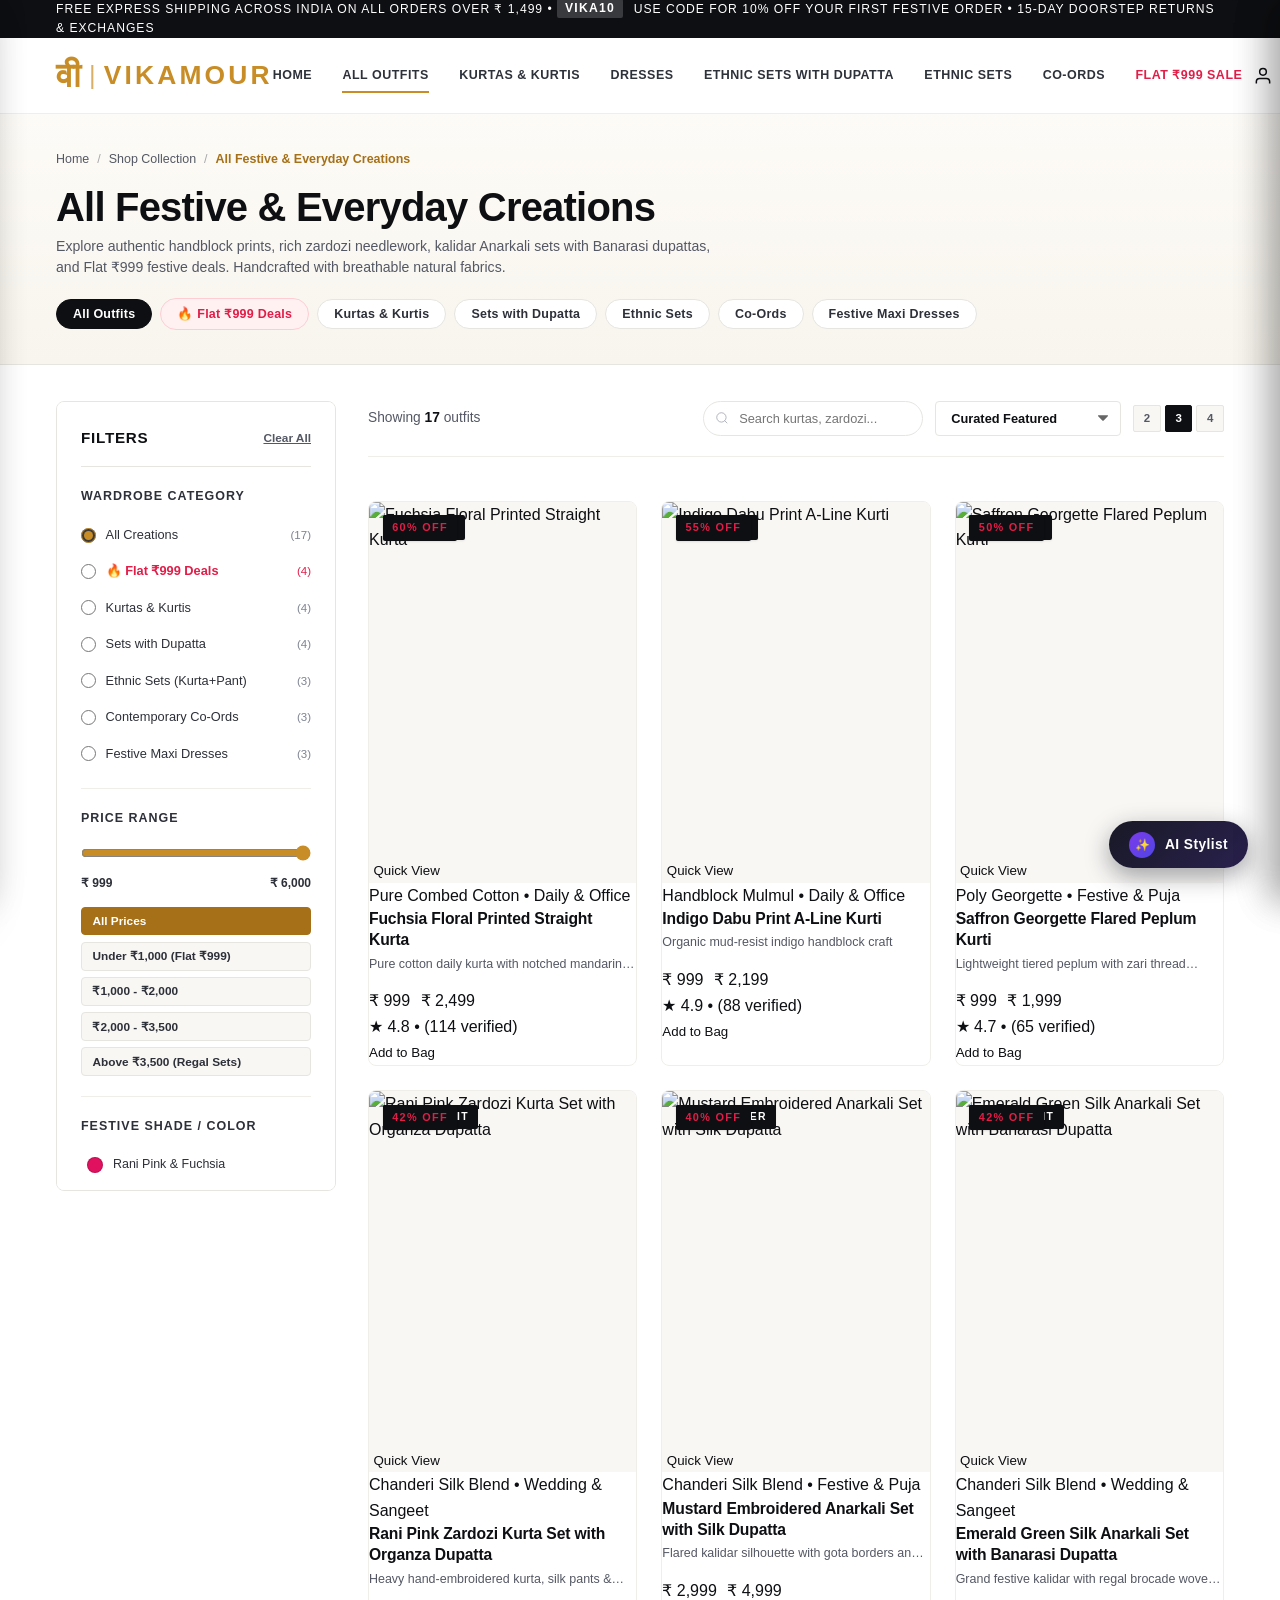
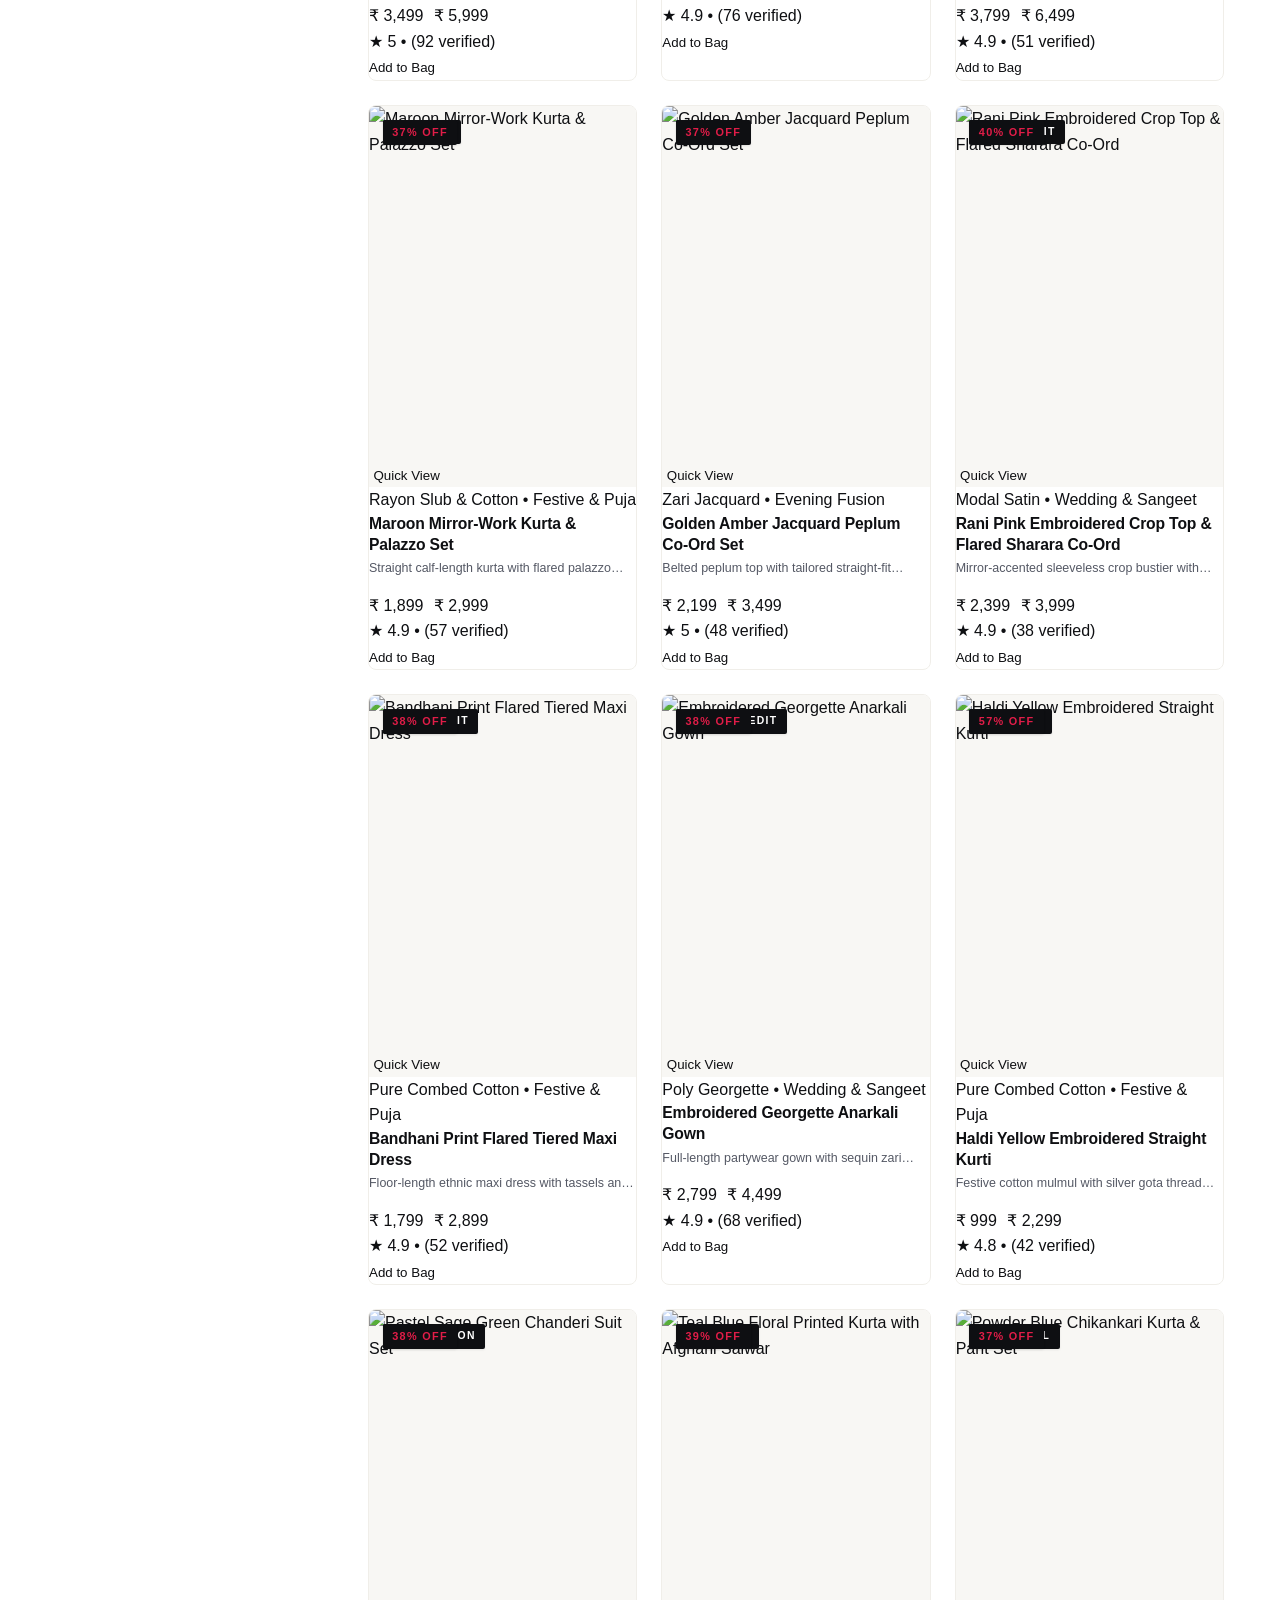
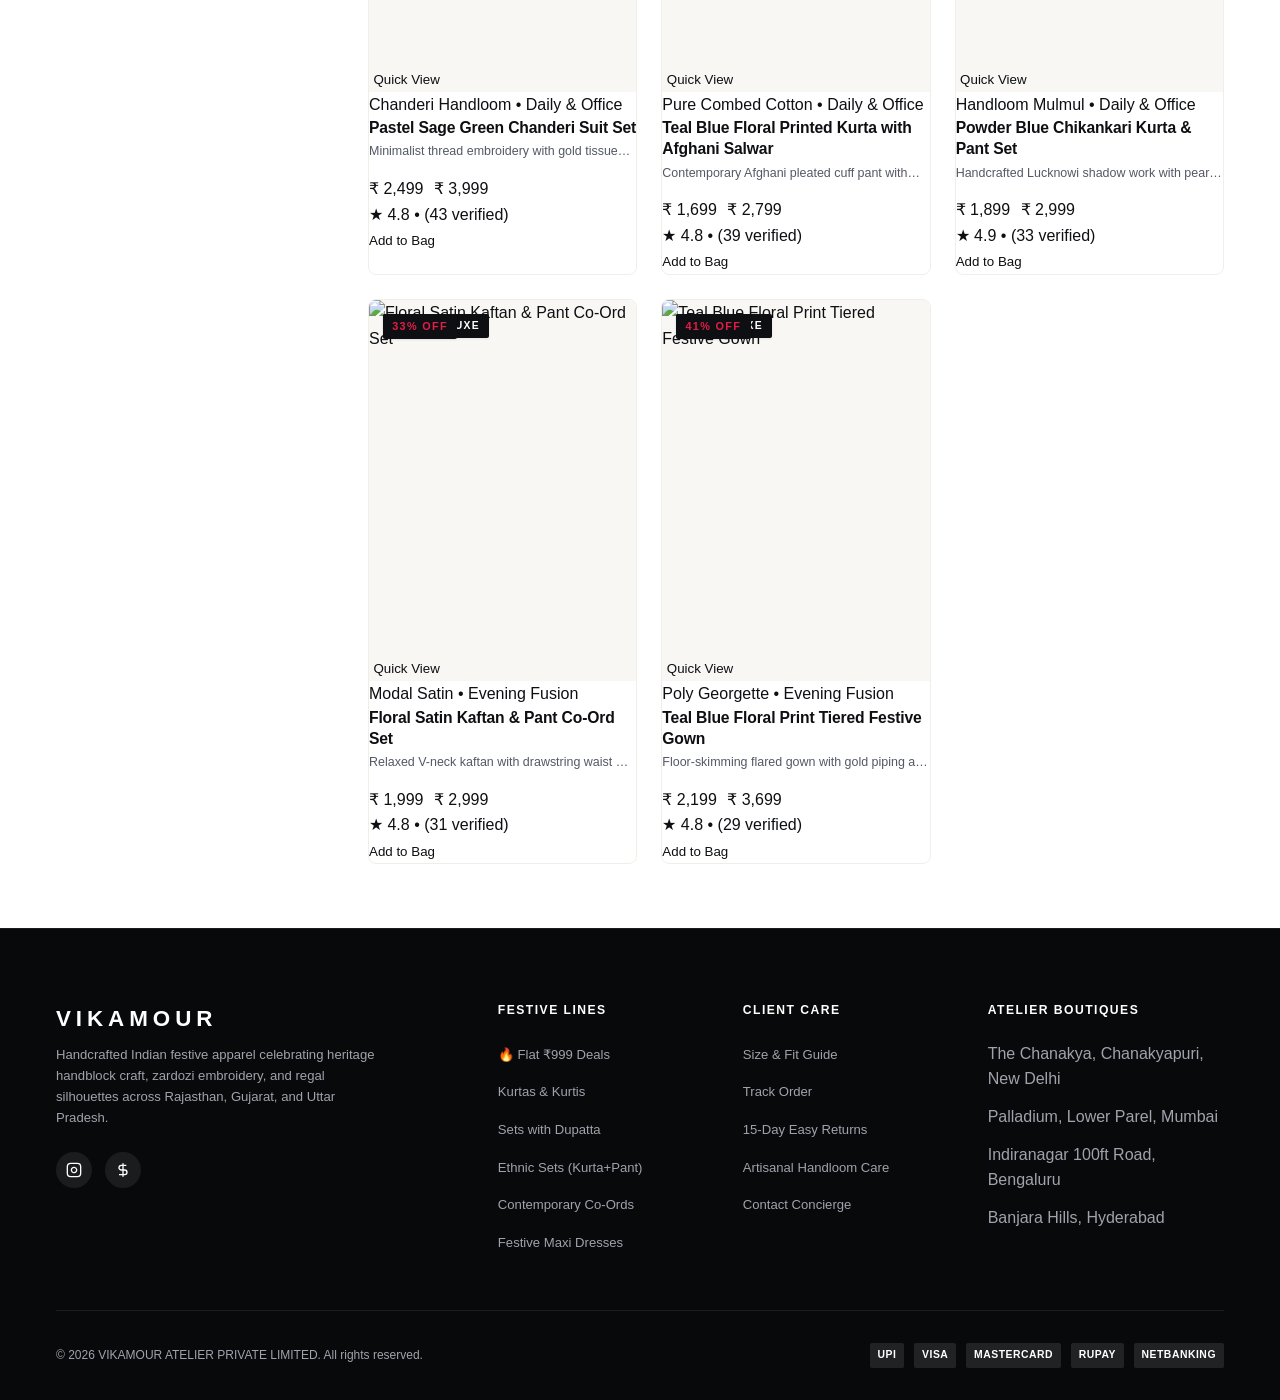
==== commit b87ac4a6: "Security: fix DOM XSS vectors, harden localStorage parsing, block sensitive file leakage, and add CS" ====
--- a/shop.html
+++ b/shop.html
@@ -3,6 +3,9 @@
 <head>
   <meta charset="UTF-8" />
   <meta name="viewport" content="width=device-width, initial-scale=1.0" />
+  <meta http-equiv="X-Content-Type-Options" content="nosniff" />
+  <meta name="referrer" content="strict-origin-when-cross-origin" />
+  <meta http-equiv="Content-Security-Policy" content="default-src 'self'; script-src 'self' 'unsafe-inline'; style-src 'self' 'unsafe-inline' https://fonts.googleapis.com; font-src 'self' https://fonts.gstatic.com; img-src 'self' data: https://images.unsplash.com; connect-src 'self'; frame-ancestors 'self';" />
   <title>Shop Ethnic & Festive Collection | VIKAMOUR Atelier</title>
   <meta name="description" content="Explore Vikamour's complete Indian ethnic wear collection: handcrafted Kurtas, Anarkali Sets with Dupatta, Co-Ords, and Flat ₹999 deals with precision filters." />
   
@@ -1114,11 +1117,11 @@
         <div>
           <h4 class="footer-col-title">Client Care</h4>
           <ul class="footer-links-list">
-            <li><a href="javascript:void(0)" onclick="document.getElementById('sizeGuideModal').classList.add('active'); document.body.classList.add('modal-open');">Size & Fit Guide</a></li>
-            <li><a href="javascript:void(0)" onclick="document.getElementById('cartTriggerBtn').click();">Track Order</a></li>
-            <li><a href="javascript:void(0)">15-Day Easy Returns</a></li>
-            <li><a href="javascript:void(0)">Artisanal Handloom Care</a></li>
-            <li><a href="javascript:void(0)">Contact Concierge</a></li>
+            <li><a href="#sizeGuideModal" onclick="event.preventDefault(); document.getElementById('sizeGuideModal').classList.add('active'); document.body.classList.add('modal-open');">Size & Fit Guide</a></li>
+            <li><a href="#cartDrawer" onclick="event.preventDefault(); document.getElementById('cartTriggerBtn').click();">Track Order</a></li>
+            <li><a href="#!">15-Day Easy Returns</a></li>
+            <li><a href="#!">Artisanal Handloom Care</a></li>
+            <li><a href="#!">Contact Concierge</a></li>
           </ul>
         </div>
 
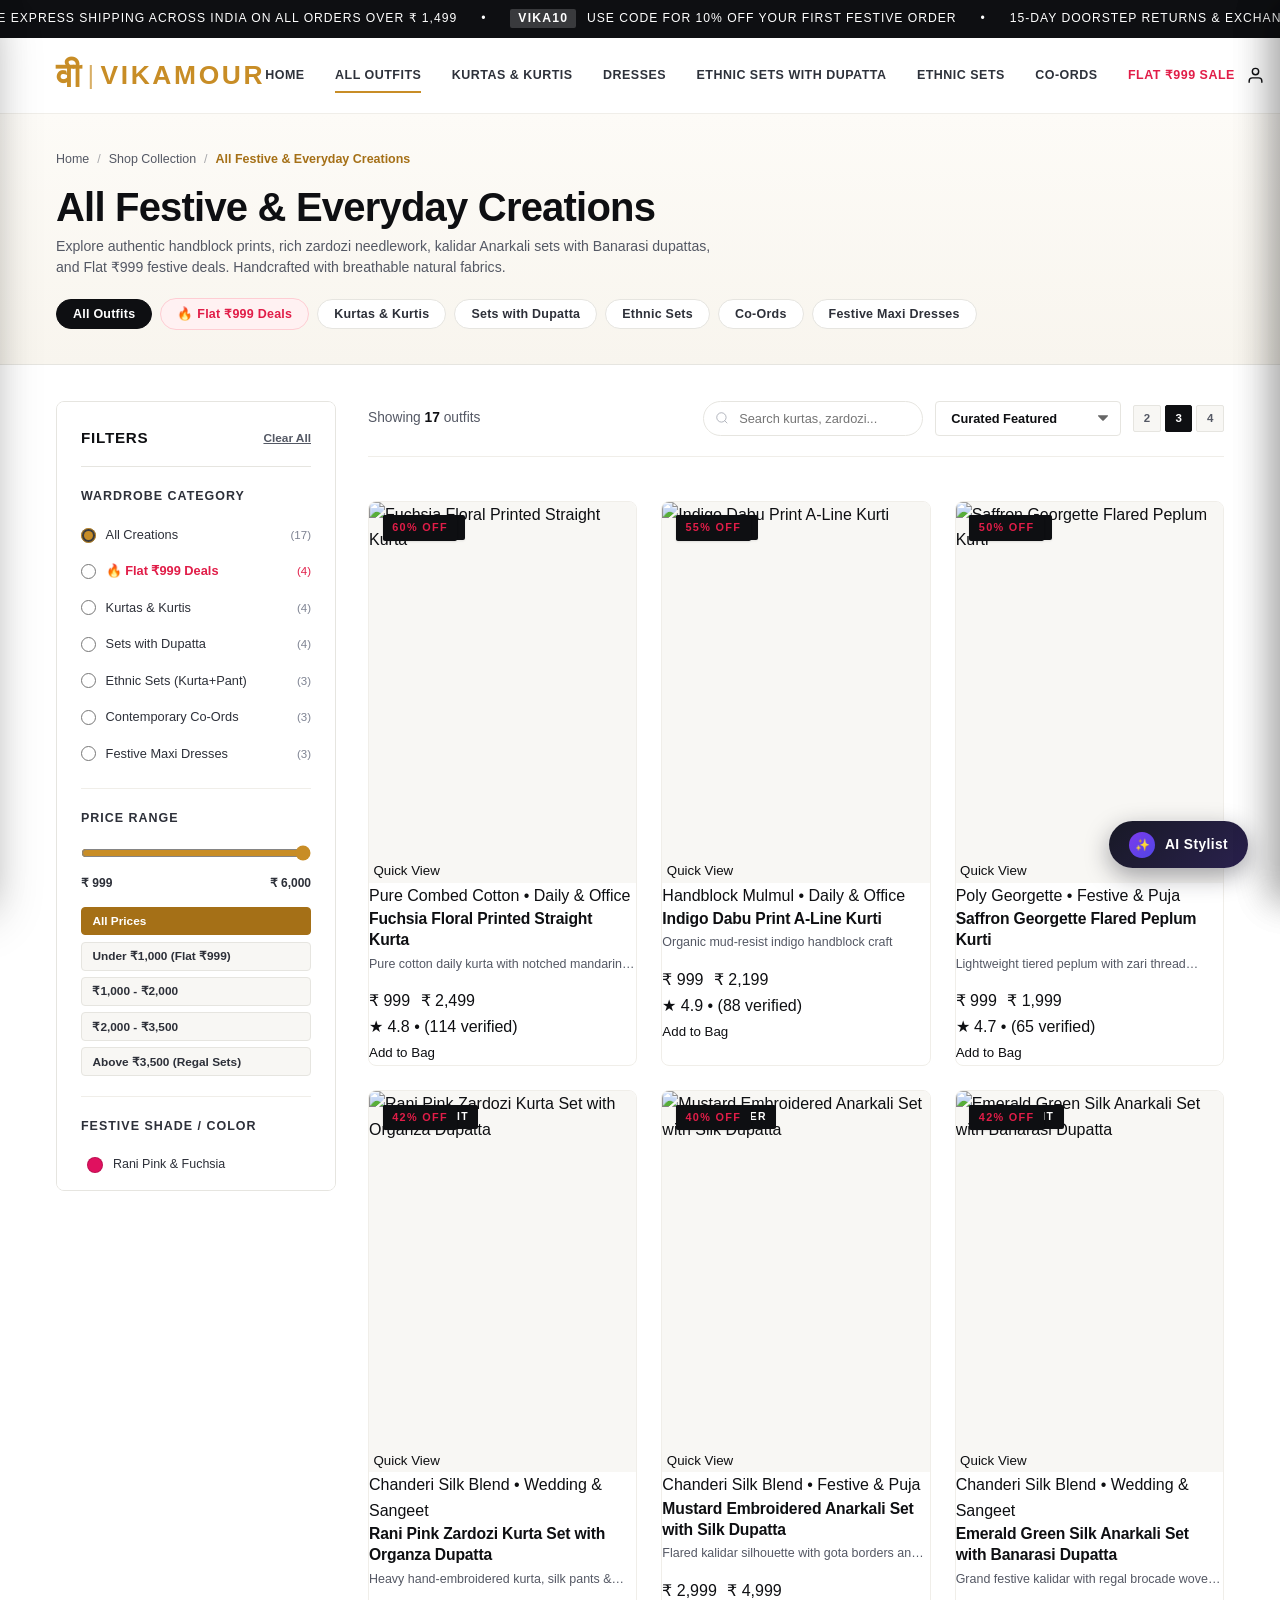
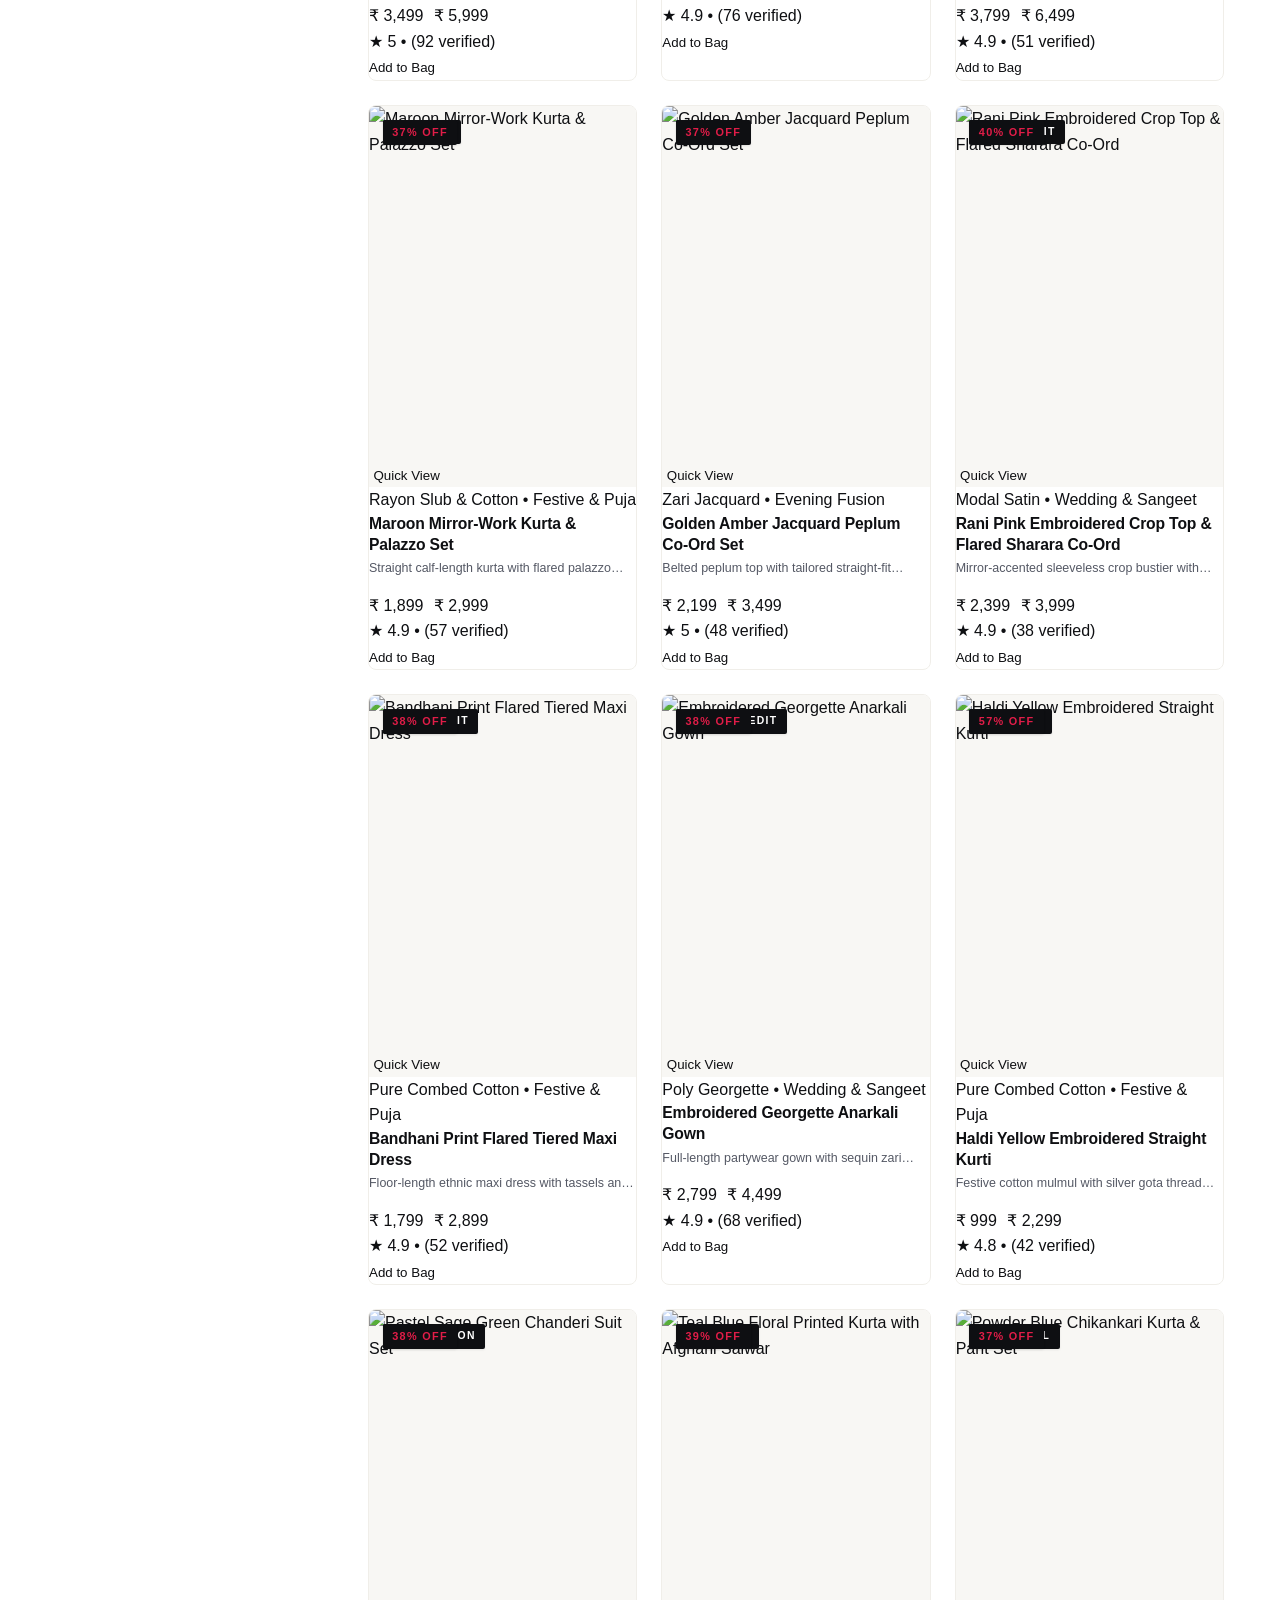
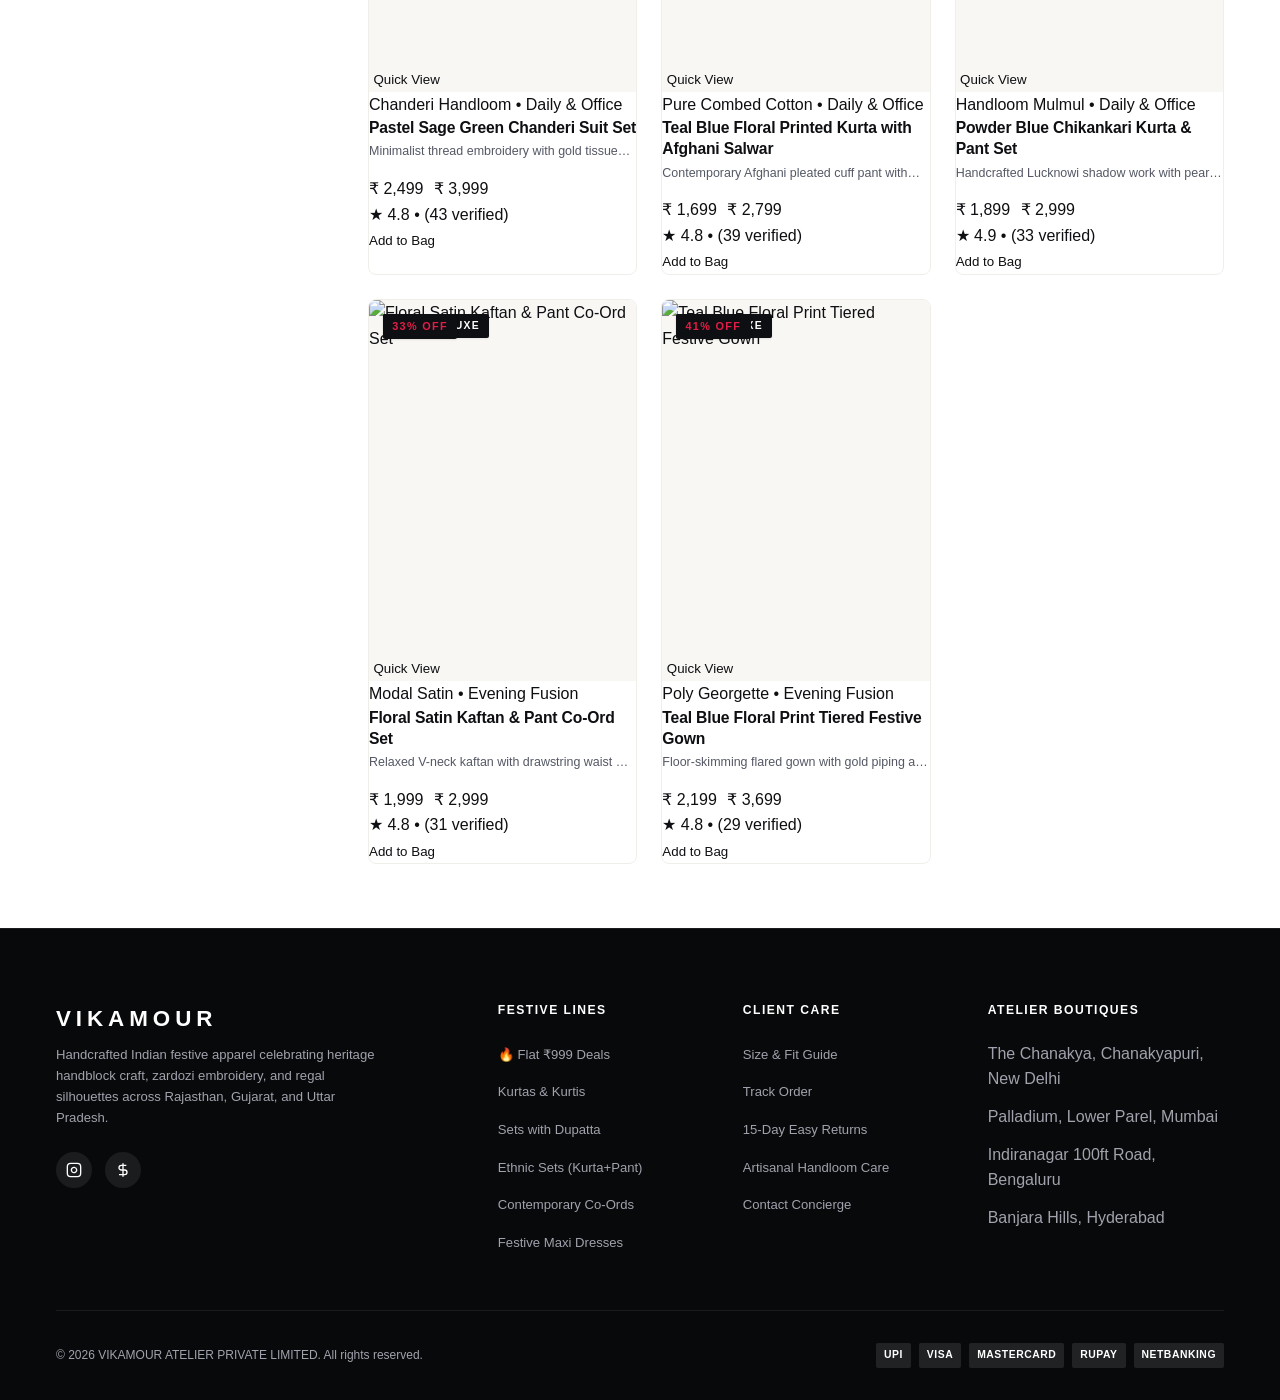
==== commit 2b7c6a28: "feat: optimize mobile responsiveness, touch accessibility, and zero-overflow layout across all pages" ====
--- a/shop.html
+++ b/shop.html
@@ -2,10 +2,10 @@
 <html lang="en">
 <head>
   <meta charset="UTF-8" />
-  <meta name="viewport" content="width=device-width, initial-scale=1.0" />
+  <meta name="viewport" content="width=device-width, initial-scale=1.0, viewport-fit=cover" />
   <meta http-equiv="X-Content-Type-Options" content="nosniff" />
   <meta name="referrer" content="strict-origin-when-cross-origin" />
-  <meta http-equiv="Content-Security-Policy" content="default-src 'self'; script-src 'self' 'unsafe-inline'; style-src 'self' 'unsafe-inline' https://fonts.googleapis.com; font-src 'self' https://fonts.gstatic.com; img-src 'self' data: https://images.unsplash.com; connect-src 'self'; frame-ancestors 'self';" />
+  <meta http-equiv="Content-Security-Policy" content="default-src 'self'; script-src 'self' 'unsafe-inline' https://cdn.jsdelivr.net; style-src 'self' 'unsafe-inline' https://fonts.googleapis.com; font-src 'self' https://fonts.gstatic.com; img-src 'self' data: https://images.unsplash.com https://*.supabase.co; connect-src 'self' https://*.supabase.co wss://*.supabase.co; frame-ancestors 'self';" />
   <title>Shop Ethnic & Festive Collection | VIKAMOUR Atelier</title>
   <meta name="description" content="Explore Vikamour's complete Indian ethnic wear collection: handcrafted Kurtas, Anarkali Sets with Dupatta, Co-Ords, and Flat ₹999 deals with precision filters." />
   
@@ -61,7 +61,7 @@
       <!-- Utility Cluster -->
       <div class="header-actions">
         <!-- User Profile Icon -->
-        <button class="action-btn" aria-label="User Account" title="My Account">
+        <button class="action-btn" aria-label="User Account" title="My Account" id="accountTriggerBtn">
           <svg viewBox="0 0 24 24" fill="none" stroke="currentColor">
             <path d="M20 21v-2a4 4 0 0 0-4-4H8a4 4 0 0 0-4 4v2"></path>
             <circle cx="12" cy="7" r="4"></circle>
@@ -694,6 +694,26 @@
       <div class="brand-name" style="font-size: 1.25rem;">VIKAMOUR</div>
       <button class="drawer-close-btn" id="mobileDrawerClose" aria-label="Close navigation">&times;</button>
     </div>
+    
+    <!-- Mobile Drawer Account & Currency Hub -->
+    <div class="mobile-drawer-account-bar">
+      <button class="mobile-drawer-account-btn" id="mobileDrawerAccountBtn" onclick="closeAllDrawers(); if(window.VikamourSupabase) window.VikamourSupabase.openAccountModal('signIn');">
+        <svg viewBox="0 0 24 24" fill="none" stroke="currentColor" width="18" height="18">
+          <path d="M20 21v-2a4 4 0 0 0-4-4H8a4 4 0 0 0-4 4v2"></path>
+          <circle cx="12" cy="7" r="4"></circle>
+        </svg>
+        <span>Atelier Account & Sign In</span>
+      </button>
+      <div class="mobile-drawer-currency-row">
+        <label for="mobileCurrencySelect" class="mobile-drawer-currency-label">Currency</label>
+        <select class="mobile-drawer-currency-select" id="mobileCurrencySelect" aria-label="Currency selection">
+          <option value="INR" selected>INR (₹)</option>
+          <option value="USD">USD ($)</option>
+          <option value="EUR">EUR (€)</option>
+          <option value="GBP">GBP (£)</option>
+        </select>
+      </div>
+    </div>
     <ul class="mobile-nav-list">
       <li class="mobile-nav-item"><a href="index.html" onclick="closeAllDrawers()">Home Page</a></li>
       <li class="mobile-nav-item"><a href="shop.html" onclick="closeAllDrawers()">All Outfits</a></li>
@@ -928,61 +948,63 @@
         All Vikamour ethnic garments are tailored for comfortable festive drape. If you are between sizes, we recommend sizing up for kalidar flared silhouettes.
       </p>
 
-      <table class="size-guide-table">
-        <thead>
-          <tr>
-            <th>Size</th>
-            <th>Bust (inches)</th>
-            <th>Waist (inches)</th>
-            <th>Hip (inches)</th>
-            <th>Kurta Length</th>
-          </tr>
-        </thead>
-        <tbody>
-          <tr>
-            <td><strong>XS</strong></td>
-            <td>34"</td>
-            <td>28"</td>
-            <td>38"</td>
-            <td>44"</td>
-          </tr>
-          <tr>
-            <td><strong>S</strong></td>
-            <td>36"</td>
-            <td>30"</td>
-            <td>40"</td>
-            <td>45"</td>
-          </tr>
-          <tr>
-            <td><strong>M</strong></td>
-            <td>38"</td>
-            <td>32"</td>
-            <td>42"</td>
-            <td>45"</td>
-          </tr>
-          <tr>
-            <td><strong>L</strong></td>
-            <td>40"</td>
-            <td>34"</td>
-            <td>44"</td>
-            <td>46"</td>
-          </tr>
-          <tr>
-            <td><strong>XL</strong></td>
-            <td>42"</td>
-            <td>36"</td>
-            <td>46"</td>
-            <td>46"</td>
-          </tr>
-          <tr>
-            <td><strong>XXL</strong></td>
-            <td>44"</td>
-            <td>38"</td>
-            <td>48"</td>
-            <td>46"</td>
-          </tr>
-        </tbody>
-      </table>
+      <div class="size-guide-table-wrap">
+        <table class="size-guide-table">
+          <thead>
+            <tr>
+              <th>Size</th>
+              <th>Bust (inches)</th>
+              <th>Waist (inches)</th>
+              <th>Hip (inches)</th>
+              <th>Kurta Length</th>
+            </tr>
+          </thead>
+          <tbody>
+            <tr>
+              <td><strong>XS</strong></td>
+              <td>34"</td>
+              <td>28"</td>
+              <td>38"</td>
+              <td>44"</td>
+            </tr>
+            <tr>
+              <td><strong>S</strong></td>
+              <td>36"</td>
+              <td>30"</td>
+              <td>40"</td>
+              <td>45"</td>
+            </tr>
+            <tr>
+              <td><strong>M</strong></td>
+              <td>38"</td>
+              <td>32"</td>
+              <td>42"</td>
+              <td>45"</td>
+            </tr>
+            <tr>
+              <td><strong>L</strong></td>
+              <td>40"</td>
+              <td>34"</td>
+              <td>44"</td>
+              <td>46"</td>
+            </tr>
+            <tr>
+              <td><strong>XL</strong></td>
+              <td>42"</td>
+              <td>36"</td>
+              <td>46"</td>
+              <td>46"</td>
+            </tr>
+            <tr>
+              <td><strong>XXL</strong></td>
+              <td>44"</td>
+              <td>38"</td>
+              <td>48"</td>
+              <td>46"</td>
+            </tr>
+          </tbody>
+        </table>
+      </div>
     </div>
   </div>
 
@@ -1118,7 +1140,7 @@
           <h4 class="footer-col-title">Client Care</h4>
           <ul class="footer-links-list">
             <li><a href="#sizeGuideModal" onclick="event.preventDefault(); document.getElementById('sizeGuideModal').classList.add('active'); document.body.classList.add('modal-open');">Size & Fit Guide</a></li>
-            <li><a href="#cartDrawer" onclick="event.preventDefault(); document.getElementById('cartTriggerBtn').click();">Track Order</a></li>
+            <li><a href="#trackOrder" onclick="event.preventDefault(); openOrderTrackingModal();">Track Order</a></li>
             <li><a href="#!">15-Day Easy Returns</a></li>
             <li><a href="#!">Artisanal Handloom Care</a></li>
             <li><a href="#!">Contact Concierge</a></li>
@@ -1153,6 +1175,130 @@
     </div>
   </footer>
 
+  <!-- Atelier Account & Supabase Integration Modal -->
+  <div class="modal-backdrop" id="accountModal" role="dialog" aria-modal="true" aria-labelledby="accountModalTitle">
+    <div class="account-modal-container">
+      <button class="modal-close-btn" id="accountModalCloseBtn" aria-label="Close modal">&times;</button>
+      
+      <div class="account-modal-header">
+        <h3 class="account-modal-title" id="accountModalTitle">Vikamour Atelier Account</h3>
+        <p class="account-modal-subtitle" id="accountModalSubtitle">Member Privileges & Supabase Cloud Connection</p>
+      </div>
+
+      <!-- Account Modal Navigation Tabs -->
+      <div class="account-tabs" id="accountTabsContainer" role="tablist">
+        <button class="account-tab-btn active" data-account-tab="signIn">Sign In</button>
+        <button class="account-tab-btn" data-account-tab="signUp">Register</button>
+        <button class="account-tab-btn" data-account-tab="trackOrder">Track Order</button>
+        <button class="account-tab-btn" data-account-tab="supabaseConfig">Supabase Cloud</button>
+      </div>
+
+      <!-- Tab 1: Sign In -->
+      <div class="account-pane active" id="paneSignIn">
+        <form id="signInForm" onsubmit="event.preventDefault(); handleCustomerSignIn();">
+          <div class="account-form-group">
+            <label class="account-form-label" for="signInEmail">Email Address</label>
+            <input type="email" id="signInEmail" class="account-form-input" placeholder="e.g. client@vikamour.com" required />
+          </div>
+          <div class="account-form-group">
+            <label class="account-form-label" for="signInPassword">Password</label>
+            <input type="password" id="signInPassword" class="account-form-input" placeholder="Your account password" required />
+          </div>
+          <button type="submit" class="btn btn-primary" style="width: 100%; margin-top: 0.5rem; padding: 0.8rem;">
+            Sign In to Atelier &rarr;
+          </button>
+        </form>
+      </div>
+
+      <!-- Tab 2: Register -->
+      <div class="account-pane" id="paneSignUp">
+        <form id="signUpForm" onsubmit="event.preventDefault(); handleCustomerSignUp();">
+          <div class="account-form-group">
+            <label class="account-form-label" for="signUpName">Full Name</label>
+            <input type="text" id="signUpName" class="account-form-input" placeholder="e.g. Priya Sharma" required />
+          </div>
+          <div class="account-form-group">
+            <label class="account-form-label" for="signUpEmail">Email Address</label>
+            <input type="email" id="signUpEmail" class="account-form-input" placeholder="e.g. priya@example.com" required />
+          </div>
+          <div class="account-form-group">
+            <label class="account-form-label" for="signUpPassword">Create Password</label>
+            <input type="password" id="signUpPassword" class="account-form-input" placeholder="Minimum 6 characters" minlength="6" required />
+          </div>
+          <div class="account-form-group">
+            <label class="account-form-label" for="signUpPhone">Phone (Optional)</label>
+            <input type="tel" id="signUpPhone" class="account-form-input" placeholder="+91 98765 43210" />
+          </div>
+          <button type="submit" class="btn btn-primary" style="width: 100%; margin-top: 0.5rem; padding: 0.8rem;">
+            Create Member Account &rarr;
+          </button>
+        </form>
+      </div>
+
+      <!-- Tab 3: Track Order -->
+      <div class="account-pane" id="paneTrackOrder">
+        <form id="trackOrderForm" onsubmit="event.preventDefault(); handleTrackOrder();">
+          <div class="account-form-group">
+            <label class="account-form-label" for="trackOrderNumber">Order Number</label>
+            <input type="text" id="trackOrderNumber" class="account-form-input" placeholder="e.g. VK-728192" required />
+          </div>
+          <div class="account-form-group">
+            <label class="account-form-label" for="trackEmail">Email Address (Optional)</label>
+            <input type="email" id="trackEmail" class="account-form-input" placeholder="client@example.com" />
+          </div>
+          <button type="submit" class="btn btn-primary" style="width: 100%; margin-top: 0.5rem; padding: 0.8rem;">
+            Track Order Status &rarr;
+          </button>
+        </form>
+        <div id="trackOrderResult" style="margin-top: 1rem; display: none;"></div>
+      </div>
+
+      <!-- Tab 4: Supabase Connection Configuration -->
+      <div class="account-pane" id="paneSupabaseConfig">
+        <div id="supabaseStatusDisplay" style="margin-bottom: 1rem;"></div>
+        <form id="supabaseConfigForm" onsubmit="event.preventDefault(); handleSaveSupabaseConfig();">
+          <div class="account-form-group">
+            <label class="account-form-label" for="supabaseUrlInput">Supabase Project URL</label>
+            <input type="url" id="supabaseUrlInput" class="account-form-input" placeholder="https://your-project-id.supabase.co" required />
+          </div>
+          <div class="account-form-group">
+            <label class="account-form-label" for="supabaseKeyInput">Supabase Anon / Public Key</label>
+            <input type="password" id="supabaseKeyInput" class="account-form-input" placeholder="eyJhbGciOiJIUzI1NiIsInR5cCI6IkpXVCJ9..." required />
+          </div>
+          <div style="display: flex; gap: 0.5rem; margin-top: 0.75rem;">
+            <button type="submit" class="btn btn-primary" style="flex: 1; padding: 0.75rem;">
+              Connect & Test Backend &rarr;
+            </button>
+            <button type="button" class="btn btn-outline" onclick="handleClearSupabaseConfig();" style="padding: 0.75rem;">
+              Reset
+            </button>
+          </div>
+        </form>
+        <div style="margin-top: 1.25rem; font-size: 0.76rem; color: var(--color-muted); line-height: 1.5; border-top: 1px dashed var(--color-border); padding-top: 0.75rem;">
+          <strong>Quick Setup:</strong> Run the provided <code>supabase-schema.sql</code> in your Supabase SQL Editor to automatically create tables (<code>products</code>, <code>orders</code>, <code>order_items</code>, <code>profiles</code>, <code>newsletter_subscribers</code>) and seed the catalog!
+        </div>
+      </div>
+
+      <!-- Signed In State Pane -->
+      <div class="account-pane" id="paneUserProfile" style="display: none;">
+        <div style="background: var(--color-stone); border: 1px solid var(--color-border); border-radius: var(--radius-sm); padding: 1rem; margin-bottom: 1rem;">
+          <div style="font-size: 0.72rem; text-transform: uppercase; font-weight: 700; color: var(--color-gold);">Verified Atelier Client</div>
+          <h4 id="userProfileName" style="font-size: 1.05rem; font-weight: 700; margin: 0.25rem 0;">Client Name</h4>
+          <p id="userProfileEmail" style="font-size: 0.8rem; color: var(--color-muted); margin: 0;">client@example.com</p>
+        </div>
+        <div id="userOrdersList" style="max-height: 200px; overflow-y: auto; margin-bottom: 1rem;"></div>
+        <button type="button" class="btn btn-outline" style="width: 100%; padding: 0.7rem;" onclick="handleCustomerSignOut();">
+          Sign Out of Account
+        </button>
+      </div>
+
+    </div>
+  </div>
+
+  <!-- Supabase Cloud Backend & Client -->
+  <script src="https://cdn.jsdelivr.net/npm/@supabase/supabase-js@2"></script>
+  <script src="supabase-client.js"></script>
+
   <!-- Scripts -->
   <script src="products.js"></script>
   <script src="shop.js"></script>
--- a/styles.css
+++ b/styles.css
@@ -160,7 +160,13 @@
   width: 100%;
   max-width: 1480px;
   margin: 0 auto;
-  padding: 0 1.5rem;
+  padding: 0 1rem;
+}
+
+@media (min-width: 480px) {
+  .site-container {
+    padding: 0 1.5rem;
+  }
 }
 
 @media (min-width: 768px) {
@@ -191,14 +197,34 @@
   justify-content: center;
   position: relative;
   overflow: hidden;
+  width: 100%;
+  max-width: 100vw;
   z-index: 60;
 }
 
-.announcement-slider {
-  display: flex;
-  align-items: center;
-  gap: 2rem;
+.announcement-slider,
+.announcement-content {
+  display: flex;
+  align-items: center;
+  justify-content: center;
+  gap: 1.5rem;
   white-space: nowrap;
+  max-width: 100%;
+  overflow: hidden;
+}
+
+@media (max-width: 600px) {
+  .announcement-slider,
+  .announcement-content {
+    gap: 0.5rem;
+    font-size: 0.68rem;
+    letter-spacing: 0.04em;
+    padding: 0 0.5rem;
+  }
+  .announcement-slider span:nth-child(n+3),
+  .announcement-content span:nth-child(n+3) {
+    display: none;
+  }
 }
 
 .announcement-badge {
@@ -250,27 +276,27 @@
 .brand-logo-lockup {
   display: flex;
   align-items: center;
-  gap: 0.5rem;
+  gap: 0.4rem;
 }
 
 .brand-symbol {
-  font-size: 2.1rem;
+  font-size: clamp(1.35rem, 3.8vw, 2.1rem);
   font-weight: 700;
   color: var(--color-brand-gold);
   line-height: 1;
 }
 
 .brand-divider {
-  font-size: 1.6rem;
+  font-size: clamp(1rem, 3vw, 1.6rem);
   color: var(--color-brand-gold);
   font-weight: 300;
   opacity: 0.7;
 }
 
 .brand-name {
-  font-size: 1.65rem;
+  font-size: clamp(1.05rem, 3.2vw, 1.65rem);
   font-weight: 800;
-  letter-spacing: 0.12em;
+  letter-spacing: 0.1em;
   text-transform: uppercase;
   color: var(--color-brand-gold);
   line-height: 1;
@@ -335,12 +361,58 @@
 .header-actions {
   display: flex;
   align-items: center;
-  gap: 0.75rem;
+  gap: 0.35rem;
+}
+
+@media (min-width: 480px) {
+  .header-actions {
+    gap: 0.75rem;
+  }
 }
 
 @media (min-width: 768px) {
   .header-actions {
     gap: 1.1rem;
+  }
+}
+
+@media (max-width: 480px) {
+  .header-actions #accountTriggerBtn,
+  .header-actions .currency-select-wrapper {
+    display: none;
+  }
+}
+
+@media (max-width: 359px) {
+  .site-container {
+    padding: 0 0.5rem;
+  }
+  .brand-logo-lockup {
+    gap: 0.15rem;
+  }
+  .brand-symbol {
+    font-size: 1.15rem;
+  }
+  .brand-divider {
+    display: none;
+  }
+  .brand-name {
+    font-size: 0.9rem;
+    letter-spacing: 0.04em;
+  }
+  .header-actions {
+    gap: 0.15rem;
+  }
+  .action-btn {
+    width: 32px;
+    height: 32px;
+  }
+  .action-btn svg {
+    width: 15px;
+    height: 15px;
+  }
+  .header-actions #wishlistTriggerBtn {
+    display: none;
   }
 }
 
@@ -382,21 +454,41 @@
   align-items: center;
   justify-content: center;
   position: relative;
-  width: 42px;
-  height: 42px;
+  width: 38px;
+  height: 38px;
   border-radius: 50%;
   transition: background-color var(--transition-fast), transform var(--transition-fast);
   color: var(--color-noir);
 }
 
+@media (min-width: 768px) {
+  .action-btn {
+    width: 42px;
+    height: 42px;
+  }
+}
+
+/* Accessible touch bounds per WCAG 2.5.8 */
+.action-btn::after {
+  content: '';
+  position: absolute;
+  top: 50%;
+  left: 50%;
+  transform: translate(-50%, -50%);
+  min-width: 44px;
+  min-height: 44px;
+  width: 100%;
+  height: 100%;
+}
+
 .action-btn:hover {
   background-color: var(--color-stone);
   transform: translateY(-1px);
 }
 
 .action-btn svg {
-  width: 20px;
-  height: 20px;
+  width: 19px;
+  height: 19px;
   stroke-width: 1.8;
 }
 
@@ -533,8 +625,8 @@
 
 .hero-model-image-wrap {
   position: relative;
-  width: 320px;
-  height: 460px;
+  width: min(320px, 82vw);
+  height: clamp(340px, 65vw, 460px);
   border-radius: 8px;
   overflow: hidden;
   box-shadow: 0 20px 40px rgba(0, 0, 0, 0.18);
@@ -554,9 +646,9 @@
 .hero-shopping-bag-card {
   position: absolute;
   bottom: 0px;
-  left: -15px;
-  width: 185px;
-  height: 195px;
+  left: 0;
+  width: clamp(140px, 38vw, 185px);
+  height: clamp(150px, 40vw, 195px);
   background: linear-gradient(135deg, #FDE047 0%, #EAB308 100%);
   border-radius: 6px;
   box-shadow: 0 15px 35px rgba(0, 0, 0, 0.25);
@@ -566,7 +658,14 @@
   justify-content: flex-end;
   padding: 1.25rem 1rem;
   z-index: 5;
-  transform: rotate(-4deg);
+  transform: rotate(-3deg);
+}
+
+@media (min-width: 640px) {
+  .hero-shopping-bag-card {
+    left: -15px;
+    transform: rotate(-4deg);
+  }
 }
 
 .bag-handles {
@@ -620,7 +719,7 @@
 
 .tagline-happiness {
   font-family: 'Oswald', 'Plus Jakarta Sans', sans-serif !important;
-  font-size: clamp(3rem, 5.8vw, 5.8rem);
+  font-size: clamp(2.2rem, 6.5vw, 5.8rem);
   font-weight: 800;
   line-height: 0.92;
   letter-spacing: -0.01em;
@@ -630,7 +729,7 @@
 
 .tagline-beyond-special {
   font-family: 'Playball', 'Caveat', cursive !important;
-  font-size: clamp(2.4rem, 4.4vw, 4.4rem);
+  font-size: clamp(1.8rem, 4.8vw, 4.4rem);
   color: #241407;
   font-weight: 400;
   margin-top: -0.4rem;
@@ -643,6 +742,7 @@
   display: flex;
   align-items: center;
   justify-content: center;
+  width: 100%;
 }
 
 .hero-sale-billboard {
@@ -651,11 +751,18 @@
   align-items: center;
   text-align: center;
   position: relative;
-  padding: 1.5rem 1.8rem;
+  padding: 1rem 0.5rem;
+  max-width: 100%;
   background-color: transparent;
   cursor: pointer;
   transition: transform var(--transition-fast);
   text-decoration: none;
+}
+
+@media (min-width: 640px) {
+  .hero-sale-billboard {
+    padding: 1.5rem 1.8rem;
+  }
 }
 
 .hero-sale-billboard:hover {
@@ -684,7 +791,7 @@
 
 .billboard-big {
   font-family: 'Oswald', 'Plus Jakarta Sans', sans-serif !important;
-  font-size: clamp(4.5rem, 8.5vw, 8.5rem);
+  font-size: clamp(2.6rem, 9vw, 8.5rem);
   font-weight: 900;
   line-height: 0.82;
   color: #111111;
@@ -694,7 +801,7 @@
 
 .billboard-end-season {
   font-family: 'Plus Jakarta Sans', sans-serif !important;
-  font-size: clamp(1.4rem, 2.7vw, 2.7rem);
+  font-size: clamp(0.95rem, 3.2vw, 2.7rem);
   font-weight: 800;
   color: #E11D48;
   letter-spacing: 0.04em;
@@ -705,7 +812,7 @@
 
 .billboard-sale {
   font-family: 'Oswald', 'Plus Jakarta Sans', sans-serif !important;
-  font-size: clamp(5.2rem, 9.8vw, 9.8rem);
+  font-size: clamp(3.2rem, 11vw, 9.8rem);
   font-weight: 900;
   line-height: 0.82;
   color: #111111;
@@ -722,6 +829,7 @@
   box-shadow: 0 6px 22px rgba(225, 29, 72, 0.4);
   display: inline-block;
   transition: transform var(--transition-fast);
+  max-width: 95%;
 }
 
 .hero-sale-billboard:hover .billboard-price-box {
@@ -730,7 +838,7 @@
 
 .billboard-price-text {
   font-family: 'Plus Jakarta Sans', sans-serif !important;
-  font-size: clamp(1.8rem, 3.4vw, 3.4rem);
+  font-size: clamp(1.4rem, 4vw, 3.4rem);
   font-weight: 900;
   letter-spacing: 0.02em;
   line-height: 1;
@@ -739,7 +847,7 @@
 
 .billboard-tc-vertical {
   position: absolute;
-  right: 0px;
+  right: -5px;
   top: 55%;
   transform: translateY(-50%) rotate(90deg);
   font-size: 0.65rem;
@@ -747,6 +855,15 @@
   color: #381E08;
   letter-spacing: 0.08em;
   opacity: 0.8;
+}
+
+@media (max-width: 768px) {
+  .billboard-tc-vertical {
+    position: static;
+    transform: none;
+    margin-top: 0.65rem;
+    display: inline-block;
+  }
 }
 
 /* Floating AI Stylist Pill Button (Bottom Right) */
@@ -770,6 +887,15 @@
   transition: all var(--transition-fast);
 }
 
+@media (max-width: 480px) {
+  .ai-stylist-floating-btn {
+    bottom: calc(1rem + env(safe-area-inset-bottom, 0px));
+    right: 1rem;
+    padding: 0.55rem 1rem;
+    font-size: 0.78rem;
+  }
+}
+
 .ai-stylist-floating-btn:hover {
   transform: translateY(-3px) scale(1.05);
   box-shadow: 0 14px 30px rgba(24, 25, 38, 0.55);
@@ -797,13 +923,21 @@
 
 .trust-grid {
   display: grid;
-  grid-template-columns: repeat(2, 1fr);
-  gap: 1.5rem;
+  grid-template-columns: 1fr;
+  gap: 1.25rem;
+}
+
+@media (min-width: 480px) {
+  .trust-grid {
+    grid-template-columns: repeat(2, 1fr);
+    gap: 1.25rem;
+  }
 }
 
 @media (min-width: 900px) {
   .trust-grid {
     grid-template-columns: repeat(4, 1fr);
+    gap: 1.5rem;
   }
 }
 
@@ -849,7 +983,7 @@
    Curated Category Banners
 -------------------------------------------------------------------------- */
 .categories-section {
-  padding: 5rem 0 3.5rem;
+  padding: clamp(2.5rem, 6vw, 5rem) 0 3.5rem;
   background-color: var(--color-white);
 }
 
@@ -870,13 +1004,20 @@
 
 .category-mosaic {
   display: grid;
-  grid-template-columns: 1fr;
-  gap: 1.25rem;
+  grid-template-columns: repeat(2, 1fr);
+  gap: 0.75rem;
+}
+
+@media (max-width: 339px) {
+  .category-mosaic {
+    grid-template-columns: 1fr;
+  }
 }
 
 @media (min-width: 640px) {
   .category-mosaic {
     grid-template-columns: repeat(2, 1fr);
+    gap: 1.25rem;
   }
 }
 
@@ -888,7 +1029,7 @@
 
 .category-card {
   position: relative;
-  height: 380px;
+  height: clamp(200px, 48vw, 380px);
   border-radius: var(--radius-md);
   overflow: hidden;
   cursor: pointer;
@@ -909,6 +1050,11 @@
   background: linear-gradient(to top, rgba(14, 15, 18, 0.82) 0%, rgba(14, 15, 18, 0.2) 55%, transparent 100%);
   display: flex;
   flex-direction: column;
+  justify-content: flex-end;
+  padding: clamp(0.85rem, 3.5vw, 1.8rem);
+  color: var(--color-white);
+  transition: background 0.3s ease;
+}
   justify-content: flex-end;
   padding: 1.8rem;
   color: var(--color-white);
@@ -1319,25 +1465,34 @@
 -------------------------------------------------------------------------- */
 .products-grid {
   display: grid;
-  grid-template-columns: 1fr;
-  gap: 1.5rem;
+  grid-template-columns: repeat(2, minmax(0, 1fr));
+  gap: 0.75rem;
+}
+
+@media (max-width: 339px) {
+  .products-grid {
+    grid-template-columns: 1fr;
+    gap: 1rem;
+  }
 }
 
 @media (min-width: 520px) {
   .products-grid {
-    grid-template-columns: repeat(2, 1fr);
+    grid-template-columns: repeat(2, minmax(0, 1fr));
+    gap: 1.25rem;
   }
 }
 
 @media (min-width: 900px) {
   .products-grid {
-    grid-template-columns: repeat(3, 1fr);
+    grid-template-columns: repeat(3, minmax(0, 1fr));
+    gap: 1.5rem;
   }
 }
 
 @media (min-width: 1200px) {
   .products-grid.grid-4-cols {
-    grid-template-columns: repeat(4, 1fr);
+    grid-template-columns: repeat(4, minmax(0, 1fr));
   }
 }
 
@@ -1454,7 +1609,7 @@
   fill: var(--color-error);
 }
 
-/* Card Hover Actions */
+/* Card Hover & Touch Actions */
 .product-card-actions {
   position: absolute;
   bottom: 0.85rem;
@@ -1471,6 +1626,52 @@
 .product-card:hover .product-card-actions {
   opacity: 1;
   transform: translateY(0);
+}
+
+@media (hover: none), (max-width: 768px) {
+  .product-card-actions {
+    opacity: 1;
+    transform: translateY(0);
+    bottom: 0.45rem;
+    left: 0.45rem;
+    right: 0.45rem;
+    gap: 0.35rem;
+  }
+  .btn-card-quickview,
+  .btn-card-quickadd {
+    padding: 0.45rem 0.25rem;
+    font-size: 0.62rem;
+    letter-spacing: 0.04em;
+  }
+  .product-info-box {
+    padding: 0.75rem 0.6rem;
+  }
+  .product-title {
+    font-size: 0.82rem;
+    margin-bottom: 0.25rem;
+  }
+  .current-price {
+    font-size: 0.88rem;
+  }
+  .original-price {
+    font-size: 0.72rem;
+  }
+  .product-wishlist-btn {
+    width: 32px;
+    height: 32px;
+    top: 0.5rem;
+    right: 0.5rem;
+  }
+  .product-wishlist-btn svg {
+    width: 15px;
+    height: 15px;
+  }
+  .product-badge-tag {
+    top: 0.5rem;
+    left: 0.5rem;
+    font-size: 0.58rem;
+    padding: 0.2rem 0.45rem;
+  }
 }
 
 .btn-card-quickview,
@@ -2053,7 +2254,10 @@
 .payment-methods-strip {
   display: flex;
   align-items: center;
-  gap: 0.6rem;
+  justify-content: center;
+  flex-wrap: wrap;
+  gap: 0.5rem;
+  max-width: 100%;
 }
 
 .payment-badge {
@@ -2093,6 +2297,8 @@
   right: 0;
   width: 100%;
   max-width: 480px;
+  height: 100%;
+  height: 100dvh;
   background-color: var(--color-white);
   z-index: 101;
   display: flex;
@@ -2102,6 +2308,12 @@
   transition: transform var(--transition-smooth);
 }
 
+@media (max-width: 480px) {
+  .side-drawer {
+    max-width: 100vw;
+  }
+}
+
 .side-drawer.left {
   left: 0;
   right: auto;
@@ -2110,6 +2322,65 @@
 
 .side-drawer.open {
   transform: translateX(0);
+}
+
+/* Mobile Drawer Hub: Account & Currency */
+.mobile-drawer-account-bar {
+  padding: 1rem 1.25rem;
+  background-color: var(--color-stone);
+  border-bottom: 1px solid var(--color-border);
+  display: flex;
+  flex-direction: column;
+  gap: 0.75rem;
+}
+
+.mobile-drawer-account-btn {
+  display: flex;
+  align-items: center;
+  gap: 0.6rem;
+  padding: 0.65rem 0.85rem;
+  background-color: var(--color-white);
+  border: 1px solid var(--color-border);
+  border-radius: var(--radius-sm);
+  font-size: 0.8rem;
+  font-weight: 700;
+  color: var(--color-noir);
+  cursor: pointer;
+  width: 100%;
+  transition: all var(--transition-fast);
+}
+
+.mobile-drawer-account-btn:hover {
+  background-color: #FFFDF7;
+  border-color: var(--color-brand-gold);
+  color: var(--color-brand-gold-dark);
+}
+
+.mobile-drawer-currency-row {
+  display: flex;
+  align-items: center;
+  justify-content: space-between;
+  gap: 0.5rem;
+}
+
+.mobile-drawer-currency-label {
+  font-size: 0.75rem;
+  font-weight: 700;
+  color: var(--color-slate-medium);
+  text-transform: uppercase;
+  letter-spacing: 0.05em;
+}
+
+.mobile-drawer-currency-select {
+  padding: 0.35rem 0.75rem;
+  font-size: 0.78rem;
+  font-weight: 700;
+  border: 1px solid var(--color-border);
+  border-radius: var(--radius-sm);
+  background-color: var(--color-white);
+  color: var(--color-noir);
+  outline: none;
+  cursor: pointer;
 }
 
 .drawer-header {
@@ -2318,6 +2589,7 @@
 /* Drawer Footer */
 .drawer-footer {
   padding: 1.5rem;
+  padding-bottom: calc(1.5rem + env(safe-area-inset-bottom, 0px));
   border-top: 1px solid var(--color-border);
   background-color: var(--color-stone);
 }
@@ -2439,12 +2711,22 @@
   border-radius: var(--radius-md);
   width: 100%;
   max-width: 980px;
-  max-height: 92vh;
+  max-height: 90vh;
+  max-height: 90dvh;
   overflow-y: auto;
   box-shadow: var(--shadow-xl);
   position: relative;
   transform: translateY(20px) scale(0.98);
   transition: transform var(--transition-smooth);
+}
+
+@media (max-width: 600px) {
+  .modal-container {
+    width: 95vw;
+    max-width: 95vw;
+    max-height: 88dvh;
+    border-radius: var(--radius-sm);
+  }
 }
 
 .modal-backdrop.active .modal-container {
@@ -2468,6 +2750,15 @@
   transition: all var(--transition-fast);
 }
 
+@media (max-width: 600px) {
+  .modal-close-btn {
+    top: 0.75rem;
+    right: 0.75rem;
+    width: 34px;
+    height: 34px;
+  }
+}
+
 .modal-close-btn:hover {
   background-color: var(--color-stone);
   color: var(--color-noir);
@@ -2491,6 +2782,12 @@
   display: flex;
   flex-direction: column;
   gap: 1rem;
+}
+
+@media (max-width: 600px) {
+  .modal-gallery-pane {
+    padding: 0.85rem;
+  }
 }
 
 .modal-main-image-wrap {
@@ -2549,6 +2846,15 @@
   flex-direction: column;
 }
 
+@media (max-width: 600px) {
+  .modal-details-pane {
+    padding: 1.25rem 1rem 1.75rem;
+  }
+  .modal-product-title {
+    font-size: 1.25rem;
+  }
+}
+
 .modal-kicker {
   font-size: 0.72rem;
   font-weight: 700;
@@ -2814,6 +3120,15 @@
   gap: 0.5rem;
 }
 
+@media (max-width: 600px) {
+  .checkout-step-tab {
+    padding: 0.75rem 0.35rem;
+    font-size: 0.68rem;
+    letter-spacing: 0.02em;
+    gap: 0.3rem;
+  }
+}
+
 .step-num {
   width: 22px;
   height: 22px;
@@ -2839,6 +3154,12 @@
 
 .checkout-form-body {
   padding: 2rem;
+}
+
+@media (max-width: 600px) {
+  .checkout-form-body {
+    padding: 1.25rem 0.85rem;
+  }
 }
 
 .checkout-pane {
@@ -2969,18 +3290,26 @@
 /* --------------------------------------------------------------------------
    Size Guide Modal
 -------------------------------------------------------------------------- */
+.size-guide-table-wrap {
+  width: 100%;
+  overflow-x: auto;
+  -webkit-overflow-scrolling: touch;
+  margin: 1.25rem 0;
+}
+
 .size-guide-table {
   width: 100%;
+  min-width: 380px;
   border-collapse: collapse;
   font-size: 0.82rem;
-  margin: 1.25rem 0;
 }
 
 .size-guide-table th,
 .size-guide-table td {
-  padding: 0.75rem 1rem;
+  padding: 0.75rem 0.85rem;
   border: 1px solid var(--color-border);
   text-align: center;
+  white-space: nowrap;
 }
 
 .size-guide-table th {
@@ -3001,6 +3330,15 @@
   flex-direction: column;
   gap: 0.6rem;
   pointer-events: none;
+}
+
+@media (max-width: 480px) {
+  .toast-container {
+    bottom: calc(1rem + env(safe-area-inset-bottom, 0px));
+    right: 0.75rem;
+    left: 0.75rem;
+    align-items: stretch;
+  }
 }
 
 .toast {
@@ -3530,6 +3868,14 @@
   margin-bottom: 1.25rem;
 }
 
+@media (max-width: 640px) {
+  .shop-toolbar-row {
+    flex-direction: column;
+    align-items: stretch;
+    gap: 0.75rem;
+  }
+}
+
 .shop-status-text {
   font-size: 0.86rem;
   color: var(--color-slate-medium);
@@ -3545,6 +3891,13 @@
   align-items: center;
   gap: 0.75rem;
   flex-wrap: wrap;
+}
+
+@media (max-width: 640px) {
+  .shop-toolbar-controls {
+    width: 100%;
+    gap: 0.5rem;
+  }
 }
 
 /* Mobile Filter Trigger Button */
@@ -3572,15 +3925,32 @@
   }
 }
 
+@media (max-width: 640px) {
+  .mobile-filter-open-btn {
+    flex: 1;
+    order: 2;
+    justify-content: center;
+  }
+}
+
 /* In-Shop Search Input */
 .shop-search-wrapper {
   position: relative;
   width: 220px;
 }
 
-@media (max-width: 600px) {
+@media (max-width: 640px) {
   .shop-search-wrapper {
     width: 100%;
+    order: 1;
+  }
+  .shop-sort-select {
+    width: 100%;
+  }
+  .shop-toolbar-controls > div:has(.shop-sort-select),
+  .shop-toolbar-controls > div:last-child {
+    flex: 1;
+    order: 3;
   }
 }
 
@@ -3742,20 +4112,22 @@
 .mobile-filter-drawer-pane {
   position: fixed;
   top: 0;
-  left: -340px;
-  width: 320px;
-  max-width: 85vw;
+  left: 0;
+  width: min(340px, 88vw);
+  max-width: 100vw;
   height: 100vh;
+  height: 100dvh;
   background: var(--color-white);
   z-index: 120;
   box-shadow: var(--shadow-xl);
+  transform: translateX(-100%);
   transition: transform var(--transition-normal);
   display: flex;
   flex-direction: column;
 }
 
 .mobile-filter-drawer-pane.open {
-  transform: translateX(340px);
+  transform: translateX(0);
 }
 
 .mobile-filter-drawer-header {
@@ -3774,9 +4146,152 @@
 
 .mobile-filter-drawer-footer {
   padding: 1rem 1.25rem;
+  padding-bottom: calc(1rem + env(safe-area-inset-bottom, 0px));
   border-top: 1px solid var(--color-border);
   background: var(--color-stone);
   display: flex;
   gap: 0.75rem;
 }
 
+/* --------------------------------------------------------------------------
+   Atelier Account & Supabase Integration Modal
+-------------------------------------------------------------------------- */
+.account-modal-container {
+  max-width: 520px;
+  width: 95%;
+  max-height: 90vh;
+  max-height: 90dvh;
+  overflow-y: auto;
+  background: var(--color-white);
+  border-radius: var(--radius-md);
+  padding: 2rem;
+  position: relative;
+  box-shadow: var(--shadow-xl);
+}
+
+@media (max-width: 480px) {
+  .account-modal-container {
+    padding: 1.25rem 1rem;
+  }
+}
+
+.account-modal-header {
+  text-align: center;
+  margin-bottom: 1.25rem;
+  padding-bottom: 1rem;
+  border-bottom: 1px solid var(--color-border);
+}
+
+.account-modal-title {
+  font-size: 1.2rem;
+  font-weight: 800;
+  letter-spacing: 0.05em;
+  text-transform: uppercase;
+  color: var(--color-black);
+  margin-bottom: 0.25rem;
+}
+
+.account-modal-subtitle {
+  font-size: 0.8rem;
+  color: var(--color-muted);
+}
+
+.account-tabs {
+  display: flex;
+  gap: 0.5rem;
+  border-bottom: 1px solid var(--color-border);
+  margin-bottom: 1.25rem;
+  overflow-x: auto;
+}
+
+.account-tab-btn {
+  background: none;
+  border: none;
+  padding: 0.6rem 0.85rem;
+  font-family: inherit;
+  font-size: 0.78rem;
+  font-weight: 700;
+  color: var(--color-muted);
+  cursor: pointer;
+  border-bottom: 2px solid transparent;
+  transition: all var(--transition-fast);
+  white-space: nowrap;
+}
+
+.account-tab-btn:hover {
+  color: var(--color-black);
+}
+
+.account-tab-btn.active {
+  color: var(--color-gold);
+  border-bottom-color: var(--color-gold);
+}
+
+.account-pane {
+  display: none;
+}
+
+.account-pane.active {
+  display: block;
+}
+
+.account-form-group {
+  margin-bottom: 1rem;
+}
+
+.account-form-label {
+  display: block;
+  font-size: 0.75rem;
+  font-weight: 700;
+  text-transform: uppercase;
+  letter-spacing: 0.04em;
+  margin-bottom: 0.35rem;
+  color: var(--color-black);
+}
+
+.account-form-input {
+  width: 100%;
+  padding: 0.7rem 0.9rem;
+  border: 1px solid var(--color-border);
+  border-radius: var(--radius-sm);
+  font-family: inherit;
+  font-size: 0.85rem;
+  outline: none;
+  transition: border-color var(--transition-fast);
+}
+
+.account-form-input:focus {
+  border-color: var(--color-gold);
+}
+
+.supabase-status-pill {
+  display: inline-flex;
+  align-items: center;
+  gap: 0.5rem;
+  padding: 0.35rem 0.85rem;
+  border-radius: var(--radius-pill);
+  font-size: 0.75rem;
+  font-weight: 700;
+  margin-bottom: 1rem;
+}
+
+.supabase-status-pill.connected {
+  background: #ECFDF5;
+  color: #065F46;
+  border: 1px solid #A7F3D0;
+}
+
+.supabase-status-pill.local {
+  background: #FEF3C7;
+  color: #92400E;
+  border: 1px solid #FDE68A;
+}
+
+.supabase-status-dot {
+  width: 8px;
+  height: 8px;
+  border-radius: 50%;
+  background: currentColor;
+}
+
+
